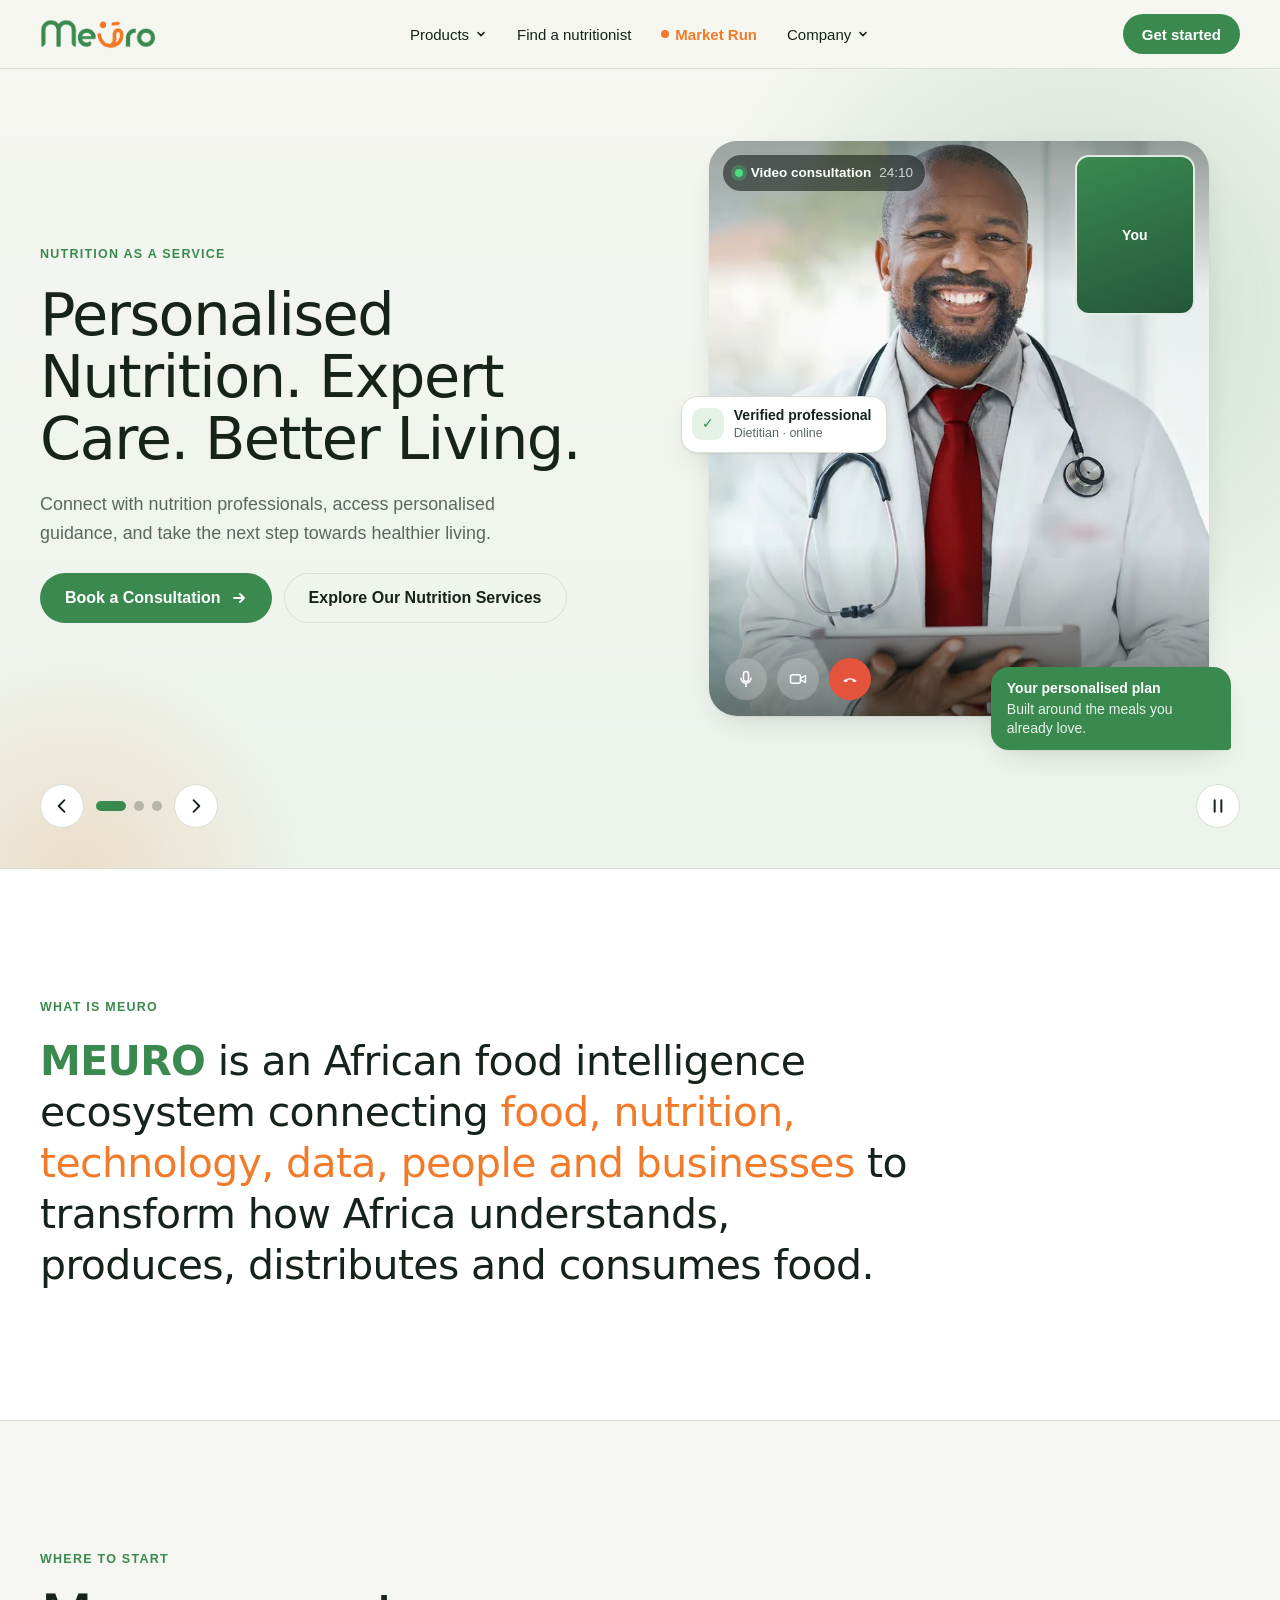
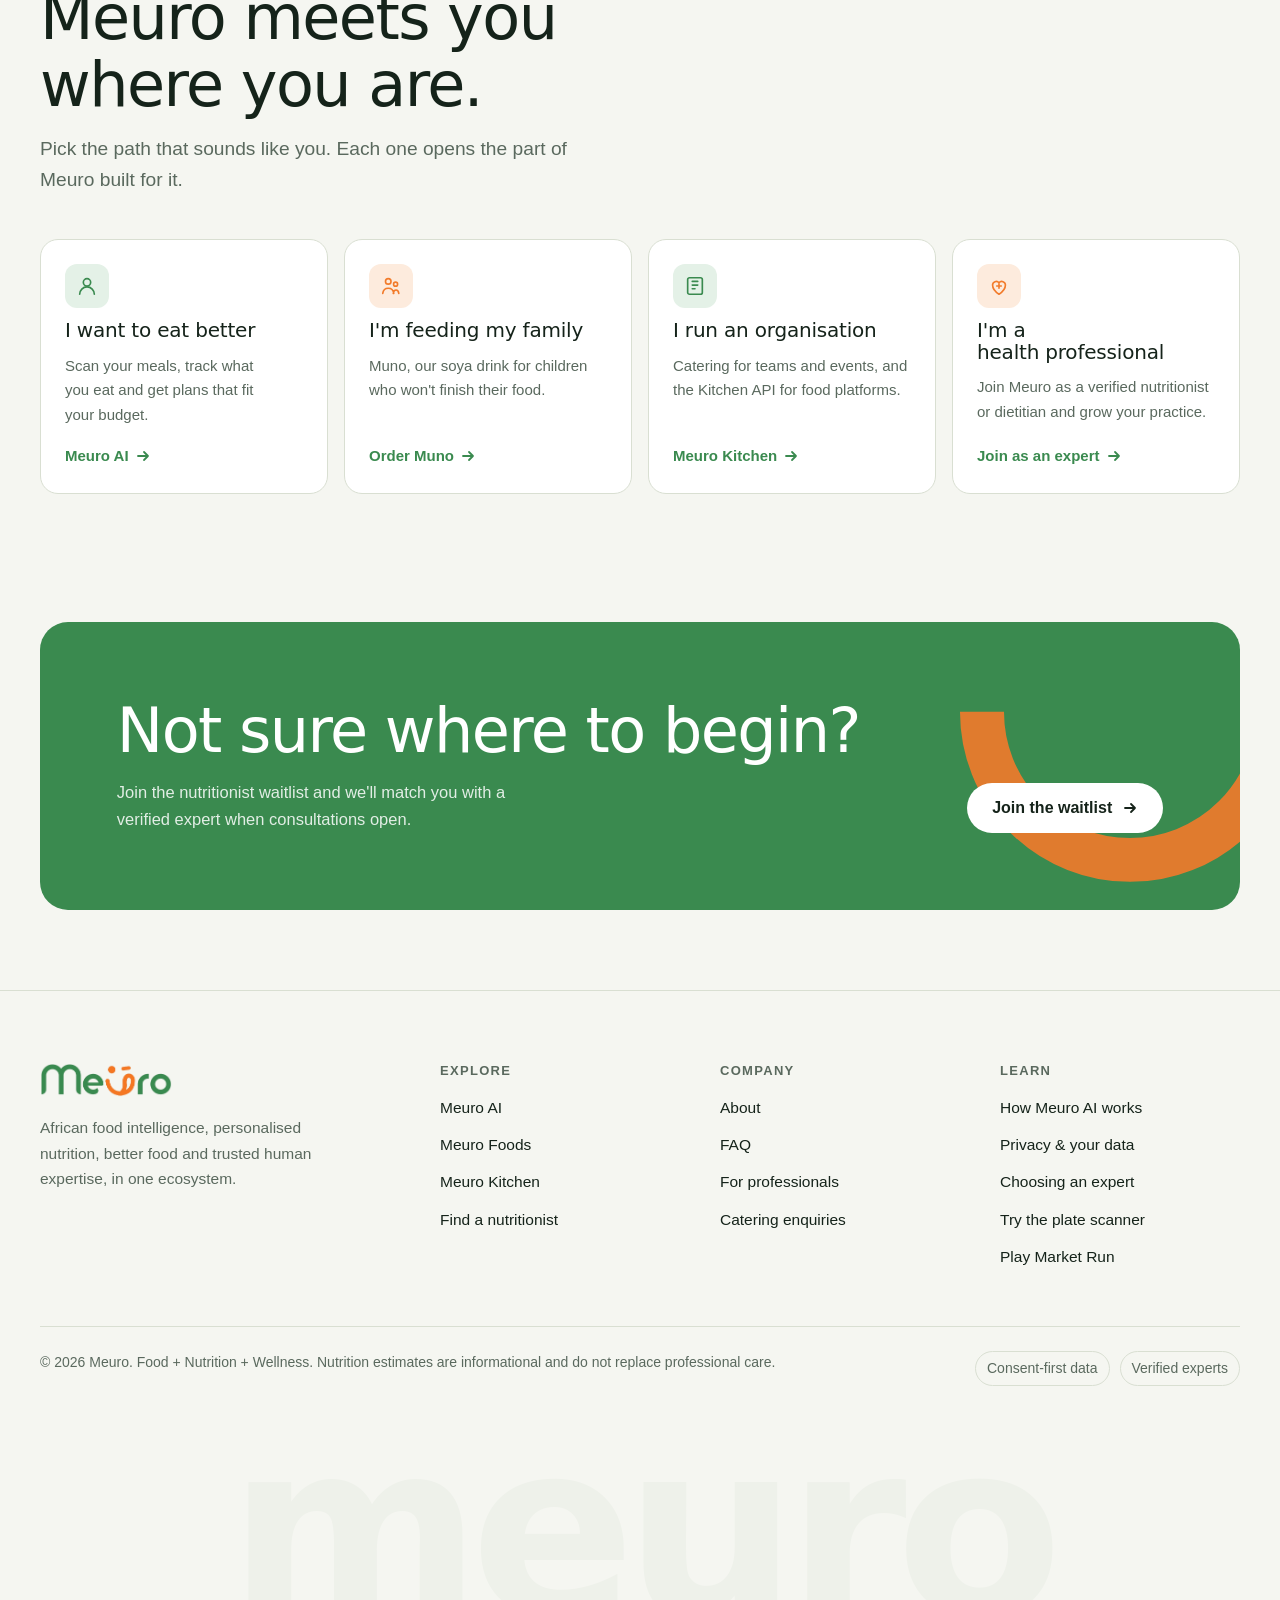
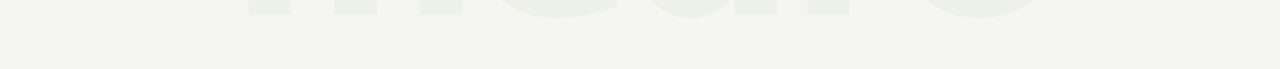
==== index.html @ d4836c03 "Find a nutritionist: replace invented expert profiles with an honest waitlist - Remove the three pla" ====
<!doctype html><html lang="en"><head><meta charset="utf-8">
<meta http-equiv="Content-Security-Policy" content="default-src 'self'; script-src 'self' https://cdnjs.cloudflare.com https://cdn.jsdelivr.net https://www.googletagmanager.com https://challenges.cloudflare.com; style-src 'self' 'unsafe-inline' https://fonts.googleapis.com; font-src 'self' https://fonts.gstatic.com; img-src 'self' data: blob: https://*.google-analytics.com https://www.googletagmanager.com; connect-src 'self' https://*.supabase.co wss://*.supabase.co https://cdn.jsdelivr.net https://*.google-analytics.com https://*.analytics.google.com https://www.googletagmanager.com https://challenges.cloudflare.com; frame-src https://challenges.cloudflare.com; worker-src 'self' blob:; object-src 'none'; base-uri 'self'; form-action 'self'; upgrade-insecure-requests">
<meta name="referrer" content="strict-origin-when-cross-origin">
<meta name="viewport" content="width=device-width,initial-scale=1,viewport-fit=cover"><title>Meuro</title>
<meta name="claude:viewport-fit-sides" content="cover">
<meta name="description" content="African food intelligence, personalised nutrition and verified experts.">
<link rel="preconnect" href="https://fonts.googleapis.com"><link rel="preconnect" href="https://fonts.gstatic.com" crossorigin><link rel="stylesheet" href="https://fonts.googleapis.com/css2?family=Montserrat:wght@400;500;600;700&display=swap">
<link rel="stylesheet" href="styles.css"><style>:root{padding-top:env(safe-area-inset-top,0px);padding-bottom:env(safe-area-inset-bottom,0px)}</style></head><body><div class="page">
<header class="site-header">
  <div class="wrap bar">
    <a class="brand" href="./" aria-label="Meuro home"><img src="img/logo.png" alt="Meuro" width="117" height="30"></a>
    <nav class="nav" aria-label="Main">
      <div class="dd">
        <button type="button" aria-expanded="false" aria-haspopup="true">Products <svg width="12" height="12" viewBox="0 0 12 12" aria-hidden="true"><path d="M3 4.5l3 3 3-3" fill="none" stroke="currentColor" stroke-width="1.6" stroke-linecap="round"/></svg></button>
        <div class="dd-panel">
          <div class="dd-label">Intelligence</div>
          <a class="dd-item" href="ai.html"><span class="dd-ic"><svg viewBox="0 0 24 24" fill="none" stroke="currentColor" stroke-width="1.8" stroke-linecap="round"><path d="M4 8V6a2 2 0 012-2h2M16 4h2a2 2 0 012 2v2M20 16v2a2 2 0 01-2 2h-2M8 20H6a2 2 0 01-2-2v-2"/><circle cx="12" cy="12" r="3.5"/></svg></span><div><b>Meuro AI <span class="tag">Beta</span></b><span>Scan African meals and plan around your budget</span></div></a>
          <div class="dd-label">Food</div>
          <a class="dd-item" href="foods.html"><span class="dd-ic o"><svg viewBox="0 0 24 24" fill="none" stroke="currentColor" stroke-width="1.8" stroke-linecap="round" stroke-linejoin="round"><path d="M12 21V9"/><path d="M12 9c-3 0-4-2-4-5 3 0 4 2 4 5zM12 9c3 0 4-2 4-5-3 0-4 2-4 5zM12 14c-3 0-4-2-4-5 3 0 4 2 4 5zM12 14c3 0 4-2 4-5-3 0-4 2-4 5z"/></svg></span><div><b>Meuro Foods</b><span>African-made foods, starting with Muno</span></div></a>
          <a class="dd-item" href="muno.html"><img src="img/muno-card.webp" alt=""><div><b>Muno <span class="tag">New</span></b><span>Functional soya drink for children</span></div></a>
          <a class="dd-item" href="kitchen.html"><span class="dd-ic"><svg viewBox="0 0 24 24" fill="none" stroke="currentColor" stroke-width="1.8" stroke-linecap="round" stroke-linejoin="round"><path d="M6 13.87A4 4 0 017.41 6a5.11 5.11 0 019.18 0A4 4 0 0118 13.87V21H6z"/><path d="M6 17h12"/></svg></span><div><b>Meuro Kitchen</b><span>Nigerian catering for teams and events</span></div></a>
        </div>
      </div>
      <a href="nutritionists.html">Find a nutritionist</a>
      <a href="play.html" class="nav-play"><span class="play-dot"></span>Market Run</a>
      <div class="dd">
        <button type="button" aria-expanded="false" aria-haspopup="true">Company <svg width="12" height="12" viewBox="0 0 12 12" aria-hidden="true"><path d="M3 4.5l3 3 3-3" fill="none" stroke="currentColor" stroke-width="1.6" stroke-linecap="round"/></svg></button>
        <div class="dd-panel" style="min-width:240px">
          <a class="dd-item" href="about.html"><div><b>About Meuro</b><span>African. Scientific. Human.</span></div></a>
          <a class="dd-item" href="faq.html"><div><b>FAQ</b><span>Answers on plans, privacy and experts</span></div></a>
          <a class="dd-item" href="nutritionists.html#join"><div><b>For professionals</b><span>Join as a verified nutritionist</span></div></a>
        </div>
      </div>
    </nav>
    <div class="head-cta">
      <a class="btn btn-primary btn-sm" href="ai.html#planner">Get started</a>
      <button class="menu-btn" type="button" data-open-menu aria-label="Open menu"><svg viewBox="0 0 20 20" aria-hidden="true"><path d="M3 6h14M3 14h14" stroke="currentColor" stroke-width="1.8" stroke-linecap="round"/></svg></button>
    </div>
  </div>
</header>
<div class="drawer" id="drawer" hidden>
  <div class="top"><img src="img/logo.png" alt="Meuro" style="height:28px;width:auto"><button class="menu-btn" style="display:grid" type="button" data-close-menu aria-label="Close menu"><svg viewBox="0 0 20 20" aria-hidden="true"><path d="M5 5l10 10M15 5L5 15" stroke="currentColor" stroke-width="1.8" stroke-linecap="round"/></svg></button></div>
  <a class="big" href="./">Home</a>
  <a class="big" href="ai.html">Meuro AI</a>
  <a class="big" href="foods.html">Meuro Foods</a>
  <a class="big" href="muno.html">Muno · order</a>
  <a class="big" href="kitchen.html">Meuro Kitchen</a>
  <a class="big" href="nutritionists.html">Find a nutritionist</a>
  <a class="big" href="play.html" style="color:var(--orange)">Play Market Run</a>
  <a class="big" href="about.html">About</a>
  <a class="big" href="faq.html">FAQ</a>
  <a class="btn btn-primary" href="ai.html#planner">Get started <svg class="arr" width="16" height="16" viewBox="0 0 16 16" fill="none" aria-hidden="true"><path d="M3 8h10M9 4l4 4-4 4" stroke="currentColor" stroke-width="1.8" stroke-linecap="round" stroke-linejoin="round"/></svg></a>
</div>
<main>
<section class="hc" data-carousel aria-roledescription="carousel" aria-label="Meuro services">
  <div class="hc-bg" aria-hidden="true"><span class="hc-blob a"></span><span class="hc-blob b"></span></div>
  <div class="wrap hc-wrap">
    <div class="hc-track" aria-live="off">

      <div class="hc-slide is-active" id="hc-s1" role="group" aria-roledescription="slide" aria-label="1 of 3: Video consultation and nutrition services">
        <div class="hc-copy">
          <span class="eyebrow">Nutrition as a service</span>
          <h1 class="hc-title">Personalised Nutrition. Expert Care. Better Living.</h1>
          <p class="hc-sub">Connect with nutrition professionals, access personalised guidance, and take the next step towards healthier living.</p>
          <div class="btn-row">
            <a class="btn btn-primary" href="nutritionists.html#find">Book a Consultation <svg class="arr" width="16" height="16" viewBox="0 0 16 16" fill="none" aria-hidden="true"><path d="M3 8h10M9 4l4 4-4 4" stroke="currentColor" stroke-width="1.8" stroke-linecap="round" stroke-linejoin="round"/></svg></a>
            <a class="btn btn-ghost" href="nutritionists.html#book">Explore Our Nutrition Services</a>
          </div>
        </div>
        <div class="hc-visual">
          <figure class="hc-call">
            <img src="img/expert.webp" width="733" height="1100" alt="A smiling nutrition professional on a video consultation, holding a tablet" fetchpriority="high">
            <figcaption class="hc-call-bar"><span class="hc-rec"></span>Video consultation <span class="hc-time">24:10</span></figcaption>
            <div class="hc-self" aria-hidden="true"><span>You</span></div>
            <div class="hc-ctrls" aria-hidden="true">
              <i><svg viewBox="0 0 24 24"><path d="M12 3a3 3 0 00-3 3v6a3 3 0 006 0V6a3 3 0 00-3-3zM6 11a6 6 0 0012 0M12 17v4" fill="none" stroke="currentColor" stroke-width="1.8" stroke-linecap="round"/></svg></i>
              <i><svg viewBox="0 0 24 24"><rect x="3" y="7" width="12" height="10" rx="2" fill="none" stroke="currentColor" stroke-width="1.8"/><path d="M15 11l6-3v8l-6-3z" fill="none" stroke="currentColor" stroke-width="1.8" stroke-linejoin="round"/></svg></i>
              <i class="end"><svg viewBox="0 0 24 24"><path d="M4 14c4-4 12-4 16 0l-2 2-3-1v-2a10 10 0 00-6 0v2l-3 1z" fill="currentColor"/></svg></i>
            </div>
          </figure>
          <div class="hc-chip hc-chip-a" aria-hidden="true"><span class="ok">✓</span><div><b>Verified professional</b><small>Dietitian · online</small></div></div>
          <div class="hc-bubble" aria-hidden="true"><b>Your personalised plan</b><span>Built around the meals you already love.</span></div>
        </div>
      </div>

      <div class="hc-slide" id="hc-s2" role="group" aria-roledescription="slide" aria-label="2 of 3: Meuro AI" aria-hidden="true" inert>
        <div class="hc-copy">
          <span class="eyebrow">Meuro AI</span>
          <h2 class="hc-title">Make Smarter Food Choices with Meuro AI.</h2>
          <p class="hc-sub">Discover African foods, explore estimated nutritional values, and make informed choices that support your wellness goals.</p>
          <div class="btn-row">
            <a class="btn btn-primary" href="ai.html">Explore Meuro AI <svg class="arr" width="16" height="16" viewBox="0 0 16 16" fill="none" aria-hidden="true"><path d="M3 8h10M9 4l4 4-4 4" stroke="currentColor" stroke-width="1.8" stroke-linecap="round" stroke-linejoin="round"/></svg></a>
          </div>
        </div>
        <div class="hc-visual">
          <figure class="hc-scan">
            <img data-src="img/app-home.webp" width="620" height="1128" alt="The Meuro AI app home screen: calories left, protein, carbs, fat and water">
            <span class="hc-corners" aria-hidden="true"></span>
          </figure>
          <div class="hc-chip hc-chip-a" aria-hidden="true"><span class="ok ai">AI</span><div><b>Jollof rice</b><small>Nigerian · rice dish</small></div></div>
          <div class="hc-bubble hc-nut" aria-hidden="true"><b>Estimated per plate</b><span>Energy, protein, carbs and fat, with tips for your goal.</span></div>
        </div>
      </div>

      <div class="hc-slide" id="hc-s3" role="group" aria-roledescription="slide" aria-label="3 of 3: Meuro Market Run" aria-hidden="true" inert>
        <div class="hc-copy">
          <span class="eyebrow hc-orange">Meuro Market Run</span>
          <h2 class="hc-title">Play the Market. Discover Food. Shop Smarter.</h2>
          <p class="hc-sub">Explore an interactive African market experience, discover ingredients, and learn to make smarter food-budget decisions.</p>
          <div class="btn-row">
            <a class="btn btn-orange" href="play.html">Play Market Run <svg class="arr" width="16" height="16" viewBox="0 0 16 16" fill="none" aria-hidden="true"><path d="M3 8h10M9 4l4 4-4 4" stroke="currentColor" stroke-width="1.8" stroke-linecap="round" stroke-linejoin="round"/></svg></a>
          </div>
        </div>
        <div class="hc-visual">
          <figure class="hc-game">
            <img data-src="img/market-run.webp" width="900" height="760" alt="Meuro Market Run: a keke rides through a 3D African market lined with food stalls">
          </figure>
          <div class="hc-chip hc-chip-a" aria-hidden="true"><span class="ok play">▶</span><div><b>50 African dishes</b><small>13 countries · real market prices</small></div></div>
        </div>
      </div>

    </div>

    <div class="hc-controls">
      <button type="button" class="hc-arrow" data-prev aria-label="Previous slide"><svg viewBox="0 0 24 24" aria-hidden="true"><path d="M15 5l-7 7 7 7" fill="none" stroke="currentColor" stroke-width="2.2" stroke-linecap="round" stroke-linejoin="round"/></svg></button>
      <div class="hc-dots" role="group" aria-label="Choose a slide">
        <button type="button" aria-label="Slide 1: Nutrition consultations" aria-current="true" data-go="0"></button>
        <button type="button" aria-label="Slide 2: Meuro AI" data-go="1"></button>
        <button type="button" aria-label="Slide 3: Meuro Market Run" data-go="2"></button>
      </div>
      <button type="button" class="hc-arrow" data-next aria-label="Next slide"><svg viewBox="0 0 24 24" aria-hidden="true"><path d="M9 5l7 7-7 7" fill="none" stroke="currentColor" stroke-width="2.2" stroke-linecap="round" stroke-linejoin="round"/></svg></button>
      <button type="button" class="hc-pause" data-pause aria-label="Pause automatic slides"><svg class="i-pause" viewBox="0 0 24 24" aria-hidden="true"><path d="M8 5v14M16 5v14" stroke="currentColor" stroke-width="2.4" stroke-linecap="round"/></svg><svg class="i-play" viewBox="0 0 24 24" aria-hidden="true"><path d="M8 5l11 7-11 7z" fill="currentColor"/></svg></button>
    </div>
  </div>
</section>

<section class="section statement"><div class="wrap reveal">
  <span class="eyebrow">What is Meuro</span>
  <p class="statement-text"><b>MEURO</b> is an African food intelligence ecosystem connecting <em>food, nutrition, technology, data, people and businesses</em> to transform how Africa understands, produces, distributes and consumes food.</p>
</div></section>

<section class="section"><div class="wrap reveal">
  <div class="sec-head"><div><span class="eyebrow">Where to start</span><h2 class="h-lg">Meuro meets you where you are.</h2><p class="lede">Pick the path that sounds like you. Each one opens the part of Meuro built for it.</p></div></div>
  <div class="paths">
    <a href="ai.html"><span class="ic"><svg viewBox="0 0 24 24" fill="none" stroke="currentColor" stroke-width="1.8" stroke-linecap="round" stroke-linejoin="round"><circle cx="12" cy="8" r="4"/><path d="M4 21a8 8 0 0116 0"/></svg></span><h3>I want to eat better</h3><p>Scan your meals, track what you eat and get plans that fit your budget.</p><span class="go">Meuro AI <svg class="arr" width="16" height="16" viewBox="0 0 16 16" fill="none" aria-hidden="true"><path d="M3 8h10M9 4l4 4-4 4" stroke="currentColor" stroke-width="1.8" stroke-linecap="round" stroke-linejoin="round"/></svg></span></a>
    <a href="muno.html"><span class="ic"><svg viewBox="0 0 24 24" fill="none" stroke="currentColor" stroke-width="1.8" stroke-linecap="round" stroke-linejoin="round"><circle cx="9" cy="7" r="3"/><circle cx="17" cy="10" r="2.2"/><path d="M3 20c.5-3.5 3-5.5 6-5.5s5.5 2 6 5.5M14.5 20c.3-2.3 1.4-3.6 3-3.6s2.7 1.3 3 3.6"/></svg></span><h3>I'm feeding my family</h3><p>Muno, our soya drink for children who won't finish their food.</p><span class="go">Order Muno <svg class="arr" width="16" height="16" viewBox="0 0 16 16" fill="none" aria-hidden="true"><path d="M3 8h10M9 4l4 4-4 4" stroke="currentColor" stroke-width="1.8" stroke-linecap="round" stroke-linejoin="round"/></svg></span></a>
    <a href="kitchen.html"><span class="ic"><svg viewBox="0 0 24 24" fill="none" stroke="currentColor" stroke-width="1.8" stroke-linecap="round" stroke-linejoin="round"><rect x="4" y="3" width="16" height="18" rx="2"/><path d="M9 7h6M9 11h6M9 15h3"/></svg></span><h3>I run an organisation</h3><p>Catering for teams and events, and the Kitchen API for food platforms.</p><span class="go">Meuro Kitchen <svg class="arr" width="16" height="16" viewBox="0 0 16 16" fill="none" aria-hidden="true"><path d="M3 8h10M9 4l4 4-4 4" stroke="currentColor" stroke-width="1.8" stroke-linecap="round" stroke-linejoin="round"/></svg></span></a>
    <a href="nutritionists.html#join"><span class="ic"><svg viewBox="0 0 24 24" fill="none" stroke="currentColor" stroke-width="1.8" stroke-linecap="round" stroke-linejoin="round"><path d="M12 21s-7-4.4-7-10a4 4 0 017-2.6A4 4 0 0119 11c0 5.6-7 10-7 10z"/><path d="M9.5 12h5M12 9.5v5"/></svg></span><h3>I'm a health professional</h3><p>Join Meuro as a verified nutritionist or dietitian and grow your practice.</p><span class="go">Join as an expert <svg class="arr" width="16" height="16" viewBox="0 0 16 16" fill="none" aria-hidden="true"><path d="M3 8h10M9 4l4 4-4 4" stroke="currentColor" stroke-width="1.8" stroke-linecap="round" stroke-linejoin="round"/></svg></span></a>
  </div>
</div></section>

<section style="padding-bottom:40px"><div class="wrap reveal">
  <div class="cta-band"><span class="swirl" aria-hidden="true"></span><div><h2 class="h-lg">Not sure where to begin?</h2><p>Join the nutritionist waitlist and we'll match you with a verified expert when consultations open.</p></div><div class="btn-row"><a class="btn btn-light" href="nutritionists.html#find">Join the waitlist <svg class="arr" width="16" height="16" viewBox="0 0 16 16" fill="none" aria-hidden="true"><path d="M3 8h10M9 4l4 4-4 4" stroke="currentColor" stroke-width="1.8" stroke-linecap="round" stroke-linejoin="round"/></svg></a></div></div>
</div></section>
</main>
<footer class="site-footer">
  <div class="wrap">
    <div class="foot-grid">
      <div class="foot-brand"><img src="img/logo.png" alt="Meuro" width="132" height="34"><p>African food intelligence, personalised nutrition, better food and trusted human expertise, in one ecosystem.</p></div>
      <div><h6>Explore</h6><ul><li><a href="ai.html">Meuro AI</a></li><li><a href="foods.html">Meuro Foods</a></li><li><a href="kitchen.html">Meuro Kitchen</a></li><li><a href="nutritionists.html">Find a nutritionist</a></li></ul></div>
      <div><h6>Company</h6><ul><li><a href="about.html">About</a></li><li><a href="faq.html">FAQ</a></li><li><a href="nutritionists.html#join">For professionals</a></li><li><a href="kitchen.html#quote">Catering enquiries</a></li></ul></div>
      <div><h6>Learn</h6><ul><li><a href="faq.html#ai">How Meuro AI works</a></li><li><a href="faq.html#privacy">Privacy &amp; your data</a></li><li><a href="faq.html#experts">Choosing an expert</a></li><li><a href="ai.html#scanner">Try the plate scanner</a></li><li><a href="play.html">Play Market Run</a></li></ul></div>
    </div>
    <div class="foot-bottom">
      <span>© <span data-year>2026</span> Meuro. Food + Nutrition + Wellness. Nutrition estimates are informational and do not replace professional care.</span>
      <div class="seals"><span>Consent-first data</span><span>Verified experts</span></div>
    </div>
    <div class="wordmark" aria-hidden="true">meuro</div>
  </div>
</footer></div>
<script src="app.js"></script><script type="module" src="analytics.js"></script><script defer src="/_vercel/insights/script.js"></script></body></html>
---- styles.css ----
/* Layout: Nolla-style calm product site — full-bleed photo hero, alternating product "scenes" with live phone UI, horizontal plate rail, status grid, expert band, FAQ. */
:root{
  --green:#3A8A4F; --green-ink:#24563A; --green-soft:#E4F1E7;
  --orange:#F27B2B; --orange-soft:#FDEBDD;
  --bg:#F5F6F1; --surface:#FFFFFF; --surface-2:#EEF1EA;
  --ink:#15231A; --muted:#5A695E; --line:#D9DFD2;
  --on-photo:#FFFFFF;
  --shadow:0 1px 2px rgba(21,35,26,.06),0 12px 32px -12px rgba(21,35,26,.18);
  --f-display:"Montserrat","Avenir Next","Segoe UI",system-ui,sans-serif;
  --f-body:"Montserrat","Helvetica Neue",Arial,system-ui,sans-serif;
  --r-sm:10px; --r-md:18px; --r-lg:28px;
  --max:1240px;
}
:root{color-scheme:light}

*,*::before,*::after{box-sizing:border-box}
[hidden]{display:none!important}
html{scroll-behavior:smooth}
body{margin:0;background:var(--bg);color:var(--ink);font-family:var(--f-body);font-size:16.5px;line-height:1.65;-webkit-font-smoothing:antialiased;overflow-x:hidden}
body::before{content:"";position:fixed;inset:0 0 auto;height:env(safe-area-inset-top,0px);z-index:60;background:var(--bg)}
img{max-width:100%;display:block}
a{color:inherit}
h1,h2,h3,h4{font-family:var(--f-display);font-weight:500;letter-spacing:-.02em;line-height:1.07;margin:0;text-wrap:balance}
p{margin:0;text-wrap:pretty}
:focus-visible{outline:3px solid var(--orange);outline-offset:3px;border-radius:6px}

.wrap{max-width:var(--max);margin:0 auto;padding-left:max(20px,env(safe-area-inset-left,0px));padding-right:max(20px,env(safe-area-inset-right,0px))}
.section{padding-block:clamp(72px,10vw,128px)}
.eyebrow{font-size:12.5px;font-weight:600;letter-spacing:.1em;text-transform:uppercase;color:var(--green)}
.h-xl{font-size:clamp(44px,7.6vw,104px);letter-spacing:-.03em;line-height:1.04}
.h-lg{font-size:clamp(34px,5vw,62px);letter-spacing:-.025em}
.h-md{font-size:clamp(27px,3.2vw,40px);letter-spacing:-.02em}
.lede{font-size:clamp(17px,1.5vw,19.5px);line-height:1.6;color:var(--muted);max-width:54ch}
.muted{color:var(--muted)}
.small{font-size:14px}
.tnum{font-variant-numeric:tabular-nums}

/* buttons */
.btn{display:inline-flex;align-items:center;gap:10px;height:50px;padding:0 24px;border-radius:999px;font:600 16px/1 var(--f-body);text-decoration:none;border:1px solid transparent;cursor:pointer;transition:transform .2s,background .2s,color .2s,border-color .2s}
.btn:hover{transform:translateY(-1px)}
.btn-primary{background:var(--green);color:#fff}
.btn-primary:hover{background:var(--green-ink);color:var(--bg)}
.btn-ghost{background:transparent;color:var(--ink);border-color:var(--line)}
.btn-ghost:hover{border-color:var(--ink)}
.btn-orange{background:var(--orange);color:#fff}
.btn-light{background:#fff;color:#15231A}
.btn-sm{height:40px;padding:0 18px;font-size:15px}
.btn .arr{transition:transform .2s}.btn:hover .arr{transform:translateX(3px)}
.btn-row{display:flex;flex-wrap:wrap;gap:12px;align-items:center}

/* header */
.site-header{position:sticky;top:env(safe-area-inset-top,0px);z-index:50;background:color-mix(in srgb,var(--bg) 88%,transparent);backdrop-filter:saturate(1.4) blur(14px);-webkit-backdrop-filter:saturate(1.4) blur(14px);border-bottom:1px solid var(--line);transition:background .3s,border-color .3s}
.site-header .bar{display:flex;align-items:center;justify-content:space-between;height:68px;gap:20px}
.brand{display:flex;align-items:center;text-decoration:none}
.brand img{height:30px;width:auto}
.nav{display:flex;align-items:center;gap:4px}
.nav>a,.nav .dd>button{font:500 15px var(--f-body);color:var(--ink);text-decoration:none;padding:9px 13px;border-radius:999px;background:none;border:0;cursor:pointer;display:inline-flex;align-items:center;gap:6px}
.nav>a:hover,.nav .dd>button:hover,.nav>a[aria-current="page"]{background:var(--surface-2)}
.dd{position:relative}
.dd-panel{position:absolute;top:calc(100% + 10px);left:-12px;min-width:330px;background:var(--surface);border:1px solid var(--line);border-radius:var(--r-md);box-shadow:var(--shadow);padding:10px;display:grid;gap:2px;opacity:0;visibility:hidden;transform:translateY(-6px);transition:.2s}
.dd:hover .dd-panel,.dd:focus-within .dd-panel,.dd.open .dd-panel{opacity:1;visibility:visible;transform:none}
.dd-label{font-size:12px;font-weight:600;letter-spacing:.1em;text-transform:uppercase;color:var(--muted);padding:8px 12px 4px}
.dd-item{display:flex;gap:14px;align-items:center;padding:10px 12px;border-radius:12px;text-decoration:none}
.dd-item:hover{background:var(--surface-2)}
.dd-item img{width:46px;height:46px;border-radius:12px;object-fit:cover}
.dd-ic{width:46px;height:46px;border-radius:12px;display:grid;place-items:center;flex:none;background:var(--green-soft);color:var(--green)}
.dd-ic.o{background:var(--orange-soft);color:var(--orange)}
.dd-ic svg{width:22px;height:22px}
.dd-item b{display:block;font-weight:600;font-size:15.5px}
.dd-item span{font-size:13.5px;color:var(--muted);line-height:1.35}
.tag{display:inline-block;font-size:11px;font-weight:600;letter-spacing:.04em;padding:2px 8px;border-radius:999px;background:var(--orange-soft);color:var(--orange);vertical-align:2px;margin-left:6px}
.head-cta{display:flex;gap:8px;align-items:center}
.menu-btn{display:none;width:44px;height:44px;border-radius:50%;border:1px solid var(--line);background:var(--surface);cursor:pointer;color:var(--ink)}
.menu-btn svg{width:20px;height:20px}

/* transparent header over the old photo hero (unused pages only) */
.over-hero .site-header{position:fixed;left:0;right:0;background:transparent;border-color:transparent;backdrop-filter:none;-webkit-backdrop-filter:none}
.over-hero .site-header .nav>a,.over-hero .site-header .nav .dd>button{color:#fff}
.over-hero .site-header .nav>a:hover,.over-hero .site-header .nav .dd>button:hover{background:rgba(255,255,255,.14)}
.over-hero .site-header .brand img{filter:brightness(0) invert(1)}
.over-hero .site-header .menu-btn{background:rgba(255,255,255,.12);border-color:rgba(255,255,255,.3);color:#fff}
.over-hero.scrolled .site-header{background:color-mix(in srgb,var(--bg) 88%,transparent);border-color:var(--line);backdrop-filter:saturate(1.4) blur(14px);-webkit-backdrop-filter:saturate(1.4) blur(14px)}
.over-hero.scrolled .site-header .nav>a,.over-hero.scrolled .site-header .nav .dd>button{color:var(--ink)}
.over-hero.scrolled .site-header .brand img{filter:none}
.over-hero.scrolled .site-header .menu-btn{background:var(--surface);border-color:var(--line);color:var(--ink)}

/* mobile drawer */
.drawer{position:fixed;inset:0;z-index:80;background:var(--bg);padding:calc(env(safe-area-inset-top,0px) + 16px) max(20px,env(safe-area-inset-right,0px)) 32px max(20px,env(safe-area-inset-left,0px));overflow-y:auto;display:flex;flex-direction:column;gap:6px}
.drawer .top{display:flex;justify-content:space-between;align-items:center;margin-bottom:18px}
.drawer a.big{font-family:var(--f-display);font-size:30px;font-weight:600;text-decoration:none;padding:8px 0;border-bottom:1px solid var(--line);letter-spacing:-.02em}
.drawer .btn{margin-top:20px;justify-content:center}

@media (max-width:980px){.nav,.head-cta .btn{display:none}.menu-btn{display:grid;place-items:center}}

/* HOME HERO */
.hero{position:relative;min-height:min(92vh,880px);display:flex;align-items:flex-end;color:var(--on-photo);overflow:hidden;isolation:isolate}
.hero>img{position:absolute;inset:0;width:100%;height:100%;object-fit:cover;z-index:-2;transform:scale(1.04);animation:heroZoom 14s ease-out forwards}
.hero::after{content:"";position:absolute;inset:0;z-index:-1;background:linear-gradient(180deg,rgba(8,16,10,.55) 0%,rgba(8,16,10,.05) 32%,rgba(8,16,10,.25) 58%,rgba(8,16,10,.82) 100%)}
@keyframes heroZoom{to{transform:scale(1)}}
.hero .wrap{width:100%;padding-block:150px 64px}
.hero h1{color:#fff;max-width:13ch}
.hero .sub{font-size:clamp(18px,1.8vw,23px);color:rgba(255,255,255,.88);margin-top:18px;max-width:40ch}
.pill-link{display:inline-flex;align-items:center;gap:10px;padding:7px 16px 7px 8px;border-radius:999px;background:rgba(255,255,255,.14);border:1px solid rgba(255,255,255,.28);backdrop-filter:blur(10px);-webkit-backdrop-filter:blur(10px);color:#fff;text-decoration:none;font-size:14.5px;font-weight:500;margin-bottom:26px}
.pill-link b{background:var(--orange);color:#fff;font-size:12px;padding:3px 10px;border-radius:999px;font-weight:600}
.hero-foot{display:flex;justify-content:space-between;align-items:flex-end;gap:32px;flex-wrap:wrap}
.hero-meta{display:flex;gap:28px;flex-wrap:wrap;font-size:14.5px;color:rgba(255,255,255,.85)}
.hero-meta span{display:flex;align-items:center;gap:8px}
.hero-meta i{width:7px;height:7px;border-radius:50%;background:var(--orange);display:inline-block}

/* PRODUCT SCENE (Nolla Derm block) */
.product{display:grid;grid-template-columns:minmax(0,5fr) minmax(0,7fr);gap:clamp(32px,5vw,80px);align-items:center}
.product.flip{grid-template-columns:minmax(0,7fr) minmax(0,5fr)}
.product.flip .p-copy{order:2}
.p-copy{display:flex;flex-direction:column;gap:22px;min-width:0}
.p-copy .brandline{display:flex;align-items:center;gap:12px}
.p-copy .brandline .dot{width:40px;height:40px;border-radius:12px;display:grid;place-items:center;background:var(--green-soft);color:var(--green)}
.chips{display:flex;flex-wrap:wrap;gap:8px;padding:0;margin:0;list-style:none}
.chips li{padding:8px 15px;border-radius:999px;background:var(--surface);border:1px solid var(--line);font-size:15px;font-weight:500}
.price-note{font-size:14.5px;color:var(--muted)}
.price-note b{color:var(--ink)}
.scene{position:relative;border-radius:var(--r-lg);overflow:hidden;aspect-ratio:7/6;max-width:100%;background:var(--surface-2)}
.scene>img{position:absolute;inset:0;width:100%;height:100%;object-fit:cover;transition:transform 1.2s cubic-bezier(.2,.7,.2,1)}
.scene:hover>img{transform:scale(1.03)}
.scene::after{content:"";position:absolute;inset:0;background:linear-gradient(90deg,rgba(0,0,0,.08),rgba(0,0,0,0) 40%)}
.scene .phone{position:absolute;right:7%;top:50%;transform:translateY(-50%);z-index:2}
.product.flip .scene .phone{right:auto;left:7%}

/* phone mockup */
.phone{width:min(290px,62%);aspect-ratio:9/18.5;background:#0b0f0c;border-radius:42px;padding:9px;box-shadow:0 30px 60px -20px rgba(0,0,0,.55),0 0 0 1px rgba(255,255,255,.08) inset}
.screen{height:100%;border-radius:34px;background:#F7F8F4;color:#15231A;overflow:hidden;display:flex;flex-direction:column;font-size:12.5px;line-height:1.4;position:relative}
.screen .sb{display:flex;justify-content:space-between;align-items:center;padding:12px 20px 4px;font-weight:600;font-size:12px}
.screen .sb .island{width:70px;height:20px;border-radius:12px;background:#0b0f0c}
.screen .app-h{display:flex;align-items:center;gap:6px;padding:8px 16px 4px;font-weight:600;color:#3B8C50;font-size:13px}
.screen .app-h img{height:13px;width:auto}
.screen h5{font-family:var(--f-display);font-size:21px;letter-spacing:-.02em;margin:4px 16px 10px;line-height:1.1;font-weight:600}
.s-card{margin:0 12px 8px;background:#fff;border-radius:16px;padding:11px 12px;box-shadow:0 1px 2px rgba(0,0,0,.05);border:1px solid #E6EAE2}
.s-card .k{font-size:10.5px;text-transform:uppercase;letter-spacing:.08em;color:#6B786E;font-weight:600}
.s-card .v{font-weight:600;font-size:13.5px}
.s-row{display:flex;justify-content:space-between;align-items:center;gap:8px}
.s-opt{display:flex;gap:10px;align-items:center}
.s-opt .ck{width:18px;height:18px;border-radius:6px;border:1.5px solid #3B8C50;display:grid;place-items:center;flex:none}
.s-opt .ck.on{background:#3B8C50}
.s-opt .ck.on::after{content:"";width:8px;height:4px;border:2px solid #fff;border-top:0;border-right:0;transform:rotate(-45deg) translateY(-1px)}
.s-bar{height:6px;border-radius:6px;background:#E7ECE4;overflow:hidden;margin-top:6px}
.s-bar i{display:block;height:100%;border-radius:6px;background:#3B8C50}
.s-btn{margin:auto 12px 14px;background:#15231A;color:#fff;text-align:center;border-radius:999px;padding:11px;font-weight:600;font-size:13px}
.s-badge{font-size:10.5px;font-weight:600;padding:2px 8px;border-radius:999px;background:#E3F0E5;color:#2C7040}
.s-badge.or{background:#FDEBDD;color:#C25A14}
.s-thumb{width:38px;height:38px;border-radius:10px;object-fit:cover;flex:none}

/* PLATE RAIL (testimonial rail) */
.rail-head{display:flex;justify-content:space-between;align-items:flex-end;gap:24px;flex-wrap:wrap;margin-bottom:36px}
.rail-ctrl{display:flex;gap:8px}
.rail-ctrl button{width:48px;height:48px;border-radius:50%;border:1px solid var(--line);background:var(--surface);color:var(--ink);cursor:pointer;display:grid;place-items:center}
.rail-ctrl button:hover{border-color:var(--ink)}
.rail{display:flex;gap:16px;overflow-x:auto;scroll-snap-type:x mandatory;padding:4px max(20px,calc((100vw - var(--max))/2 + 20px)) 24px;scrollbar-width:none}
.rail::-webkit-scrollbar{display:none}
.plate{flex:0 0 clamp(240px,24vw,300px);aspect-ratio:3/4.3;border-radius:var(--r-md);overflow:hidden;position:relative;scroll-snap-align:start;color:#fff;isolation:isolate}
.plate img{position:absolute;inset:0;width:100%;height:100%;object-fit:cover;z-index:-2;transition:transform .8s}
.plate:hover img{transform:scale(1.05)}
.plate::after{content:"";position:absolute;inset:0;z-index:-1;background:linear-gradient(180deg,transparent 45%,rgba(6,12,8,.85))}
.plate .meta{position:absolute;left:16px;right:16px;bottom:16px;display:grid;gap:8px}
.plate h4{font-size:22px;color:#fff}
.plate .nums{display:flex;gap:6px;flex-wrap:wrap}
.plate .nums span{font-size:12.5px;font-weight:600;padding:4px 10px;border-radius:999px;background:rgba(255,255,255,.18);backdrop-filter:blur(8px);-webkit-backdrop-filter:blur(8px)}
.plate .verdict{position:absolute;top:14px;left:14px;font-size:12.5px;font-weight:600;padding:5px 11px;border-radius:999px;background:#fff;color:#15231A}
.plate .verdict.ok::before{content:"";display:inline-block;width:7px;height:7px;border-radius:50%;background:#3B8C50;margin-right:6px}
.plate .verdict.swap::before{content:"";display:inline-block;width:7px;height:7px;border-radius:50%;background:#F27B2B;margin-right:6px}
.rail-note{font-size:13.5px;color:var(--muted);margin-top:4px}

/* KITCHEN / assistant feature */
.feature-photo{position:relative;border-radius:var(--r-lg);overflow:hidden;min-height:620px;display:flex;align-items:flex-end;color:#fff;isolation:isolate}
.feature-photo>img{position:absolute;inset:0;width:100%;height:100%;object-fit:cover;z-index:-2}
.feature-photo::after{content:"";position:absolute;inset:0;z-index:-1;background:linear-gradient(90deg,rgba(8,14,10,.86) 0%,rgba(8,14,10,.55) 45%,rgba(8,14,10,.05) 80%)}
.feature-photo .inner{padding:clamp(28px,5vw,64px);display:grid;gap:22px;max-width:620px}
.feature-photo h2{color:#fff}
.feature-photo p{color:rgba(255,255,255,.85)}
.ask{background:rgba(255,255,255,.12);border:1px solid rgba(255,255,255,.25);backdrop-filter:blur(14px);-webkit-backdrop-filter:blur(14px);border-radius:22px;padding:16px;display:grid;gap:12px;max-width:440px}
.ask .q{font-family:var(--f-display);font-size:22px;font-weight:600;letter-spacing:-.01em}
.ask .opts{display:flex;gap:8px;flex-wrap:wrap}
.ask .opts span{font-size:14px;padding:7px 13px;border-radius:999px;background:rgba(255,255,255,.16)}
.ticks{list-style:none;padding:0;margin:0;display:grid;gap:10px}
.ticks li{display:flex;gap:12px;align-items:flex-start}
.ticks li::before{content:"";flex:none;width:20px;height:20px;margin-top:3px;border-radius:50%;background:var(--green) url("data:image/svg+xml,%3Csvg xmlns='http://www.w3.org/2000/svg' viewBox='0 0 20 20'%3E%3Cpath d='M6 10.5l2.6 2.5L14 7.5' fill='none' stroke='white' stroke-width='2' stroke-linecap='round' stroke-linejoin='round'/%3E%3C/svg%3E") center/100% no-repeat}

/* ECOSYSTEM status grid (End-to-End Care) */
.eco{display:grid;grid-template-columns:repeat(3,minmax(0,1fr));gap:1px;background:var(--line);border:1px solid var(--line);border-radius:var(--r-lg);overflow:hidden}
.eco .cell{background:var(--surface);padding:26px 26px 24px;display:flex;flex-direction:column;gap:14px;min-height:150px;text-decoration:none;transition:background .2s}
.eco a.cell:hover{background:var(--surface-2)}
.eco .cell h4{font-size:21px;letter-spacing:-.015em}
.eco .cell p{font-size:15px;color:var(--muted)}
.status{align-self:flex-start;display:inline-flex;align-items:center;gap:7px;font-size:12.5px;font-weight:600;padding:4px 11px;border-radius:999px;margin-top:auto}
.status::before{content:"";width:7px;height:7px;border-radius:50%;background:currentColor}
.st-live{background:var(--green-soft);color:var(--green)}
.st-live::before{animation:pulse 1.8s infinite}
.st-dev{background:var(--orange-soft);color:var(--orange)}
.st-road{background:var(--surface-2);color:var(--muted)}
@keyframes pulse{50%{opacity:.3}}

/* EXPERT band (Guided by Doctors) */
.expert{display:grid;grid-template-columns:minmax(0,1fr) minmax(0,1fr);gap:clamp(32px,6vw,96px);align-items:center}
.expert-photo{border-radius:var(--r-lg);overflow:hidden;aspect-ratio:4/5;position:relative;max-width:100%}
.expert-photo img{width:100%;height:100%;object-fit:cover;object-position:center 20%}
.expert-photo .badge{position:absolute;left:18px;bottom:18px;background:var(--surface);color:var(--ink);border-radius:16px;padding:12px 16px;display:flex;gap:12px;align-items:center;box-shadow:var(--shadow);font-size:14px}
.expert-photo .badge .ic{width:36px;height:36px;border-radius:50%;background:var(--green);color:#fff;display:grid;place-items:center;flex:none}
.stats{display:grid;grid-template-columns:repeat(3,minmax(0,1fr));gap:20px;border-top:1px solid var(--line);padding-top:28px}
.stats b{display:block;font-family:var(--f-display);font-size:clamp(28px,3vw,40px);font-weight:500;letter-spacing:-.025em;color:var(--green)}
.stats span{font-size:14px;color:var(--muted)}

/* journey */
.journey{display:grid;grid-template-columns:repeat(6,minmax(0,1fr));gap:12px;counter-reset:j}
.journey li{list-style:none;background:var(--surface);border:1px solid var(--line);border-radius:var(--r-md);padding:20px 18px;display:flex;flex-direction:column;gap:30px;min-height:170px}
.journey li .n{font-family:var(--f-display);font-size:15px;font-weight:600;color:var(--orange)}
.journey li b{font-family:var(--f-display);font-size:20px;font-weight:600;letter-spacing:-.015em;line-height:1.15;margin-top:auto}
.journey li:last-child{background:var(--green);border-color:var(--green);color:#fff}
.journey li:last-child .n{color:#fff;opacity:.8}

/* FAQ */
.faq-wrap{display:grid;grid-template-columns:minmax(0,4fr) minmax(0,7fr);gap:clamp(32px,6vw,96px);align-items:start}
.faq{border-top:1px solid var(--line)}
.faq details{border-bottom:1px solid var(--line)}
.faq summary{list-style:none;cursor:pointer;display:flex;justify-content:space-between;align-items:center;gap:20px;padding:24px 0;font-family:var(--f-display);font-size:clamp(19px,1.8vw,23px);font-weight:500;letter-spacing:-.01em}
.faq summary::-webkit-details-marker{display:none}
.faq summary .pm{flex:none;width:34px;height:34px;border-radius:50%;border:1px solid var(--line);position:relative;transition:transform .3s,background .3s}
.faq summary .pm::before,.faq summary .pm::after{content:"";position:absolute;left:50%;top:50%;width:12px;height:1.6px;background:var(--ink);transform:translate(-50%,-50%)}
.faq summary .pm::after{transform:translate(-50%,-50%) rotate(90deg);transition:transform .3s}
.faq details[open] summary .pm{background:var(--green);border-color:var(--green)}
.faq details[open] summary .pm::before,.faq details[open] summary .pm::after{background:#fff}
.faq details[open] summary .pm::after{transform:translate(-50%,-50%) rotate(0)}
.faq .ans{padding:0 56px 26px 0;color:var(--muted);max-width:68ch}

/* CTA band */
.cta-band{background:var(--green);color:#fff;border-radius:var(--r-lg);padding:clamp(36px,6vw,80px);display:grid;grid-template-columns:minmax(0,1.4fr) auto;gap:32px;align-items:end;position:relative;overflow:hidden}
.cta-band h2{color:#fff}
.cta-band p{color:rgba(255,255,255,.85);margin-top:14px;max-width:46ch}
.cta-band .swirl{position:absolute;right:-60px;top:-80px;width:340px;height:340px;border-radius:50%;border:44px solid var(--orange);opacity:.9;clip-path:inset(50% 0 0 0)}
.cta-band>*{position:relative}

/* footer */
.site-footer{border-top:1px solid var(--line);padding-block:72px 40px;margin-top:40px}
.foot-grid{display:grid;grid-template-columns:minmax(0,1.5fr) repeat(3,minmax(0,1fr));gap:40px}
.foot-grid h6{font:600 13px var(--f-body);letter-spacing:.1em;text-transform:uppercase;color:var(--muted);margin:0 0 16px}
.foot-grid ul{list-style:none;margin:0;padding:0;display:grid;gap:10px}
.foot-grid a{text-decoration:none;color:var(--ink);font-size:15.5px}
.foot-grid a:hover{color:var(--green)}
.foot-brand img{height:34px;width:auto;margin-bottom:18px}
.foot-brand p{color:var(--muted);max-width:34ch;font-size:15.5px}
.foot-bottom{display:flex;justify-content:space-between;gap:20px;flex-wrap:wrap;margin-top:56px;padding-top:24px;border-top:1px solid var(--line);font-size:14px;color:var(--muted)}
.foot-bottom .seals{display:flex;gap:10px;flex-wrap:wrap}
.foot-bottom .seals span{border:1px solid var(--line);padding:5px 11px;border-radius:999px;font-weight:500}
.wordmark{font-family:var(--f-display);font-weight:600;font-size:clamp(80px,19vw,280px);letter-spacing:-.045em;line-height:.8;color:var(--surface-2);margin-top:48px;user-select:none;text-align:center;overflow:hidden}

/* INNER PAGES */
.page-hero{padding-block:clamp(48px,7vw,96px) clamp(40px,5vw,72px)}
.page-hero .grid{display:grid;grid-template-columns:minmax(0,1.1fr) minmax(0,.9fr);gap:clamp(32px,5vw,72px);align-items:center}
.page-hero h1{margin:18px 0 22px}
.hero-img{border-radius:var(--r-lg);overflow:hidden;aspect-ratio:5/6;position:relative;max-width:100%}
.hero-img>img{width:100%;height:100%;object-fit:cover}
.hero-img .float{position:absolute;left:18px;right:18px;bottom:18px;background:var(--surface);color:var(--ink);border-radius:18px;padding:14px 16px;box-shadow:var(--shadow);display:flex;gap:14px;align-items:center;justify-content:space-between}
.crumbs{font-size:14px;color:var(--muted)}
.crumbs a{text-decoration:none}

.cards{display:grid;grid-template-columns:repeat(3,minmax(0,1fr));gap:16px}
.card{background:var(--surface);border:1px solid var(--line);border-radius:var(--r-md);padding:24px;display:flex;flex-direction:column;gap:10px;min-width:0}
.card h3{font-size:20px;letter-spacing:-.01em}
.card p{color:var(--muted);font-size:15px;line-height:1.55}
.card .ic{width:44px;height:44px;border-radius:12px;background:var(--green-soft);color:var(--green);display:grid;place-items:center;margin-bottom:4px}
.card .ic svg{width:22px;height:22px}
.sec-head{display:flex;justify-content:space-between;align-items:flex-end;gap:24px;flex-wrap:wrap;margin-bottom:44px}
.sec-head>div{display:grid;gap:16px;max-width:700px}

.steps{display:grid;grid-template-columns:repeat(4,minmax(0,1fr));gap:0;border-top:1px solid var(--line)}
.steps li{list-style:none;padding:26px 24px 0 0;display:grid;gap:12px;align-content:start}
.steps li .n{font-family:var(--f-display);font-weight:600;color:var(--orange);font-size:15px}
.steps li b{font-family:var(--f-display);font-weight:600;font-size:22px;letter-spacing:-.015em;line-height:1.15}
.steps li p{color:var(--muted);font-size:15.5px}

/* AI tools */
.tool{background:var(--surface);border:1px solid var(--line);border-radius:var(--r-lg);overflow:hidden;display:grid;grid-template-columns:minmax(0,1fr) minmax(0,1fr)}
.tool .pane{padding:clamp(22px,3.5vw,40px);display:flex;flex-direction:column;gap:18px;min-width:0}
.tool .pane+.pane{border-left:1px solid var(--line);background:var(--surface-2)}
.picker{display:grid;grid-template-columns:repeat(5,minmax(0,1fr));gap:8px}
.picker button{padding:0;border:2px solid transparent;border-radius:14px;overflow:hidden;aspect-ratio:1;cursor:pointer;background:none;transition:border-color .2s,transform .2s}
.picker button img{width:100%;height:100%;object-fit:cover}
.picker button[aria-pressed="true"]{border-color:var(--orange);transform:translateY(-2px)}
.scan-view{position:relative;border-radius:18px;overflow:hidden;aspect-ratio:16/10;background:var(--surface-2)}
.scan-view img{width:100%;height:100%;object-fit:cover}
.scan-view .beam{position:absolute;left:0;right:0;height:2px;background:var(--orange);box-shadow:0 0 18px 4px var(--orange);top:0;opacity:0}
.scan-view.scanning .beam{animation:beam 1.1s ease-in-out 1;opacity:1}
@keyframes beam{0%{top:0}100%{top:100%}}
.scan-view .corner{position:absolute;width:28px;height:28px;border:3px solid #fff}
.scan-view .c1{top:12px;left:12px;border-right:0;border-bottom:0;border-radius:8px 0 0 0}
.scan-view .c2{top:12px;right:12px;border-left:0;border-bottom:0;border-radius:0 8px 0 0}
.scan-view .c3{bottom:12px;left:12px;border-right:0;border-top:0;border-radius:0 0 0 8px}
.scan-view .c4{bottom:12px;right:12px;border-left:0;border-top:0;border-radius:0 0 8px 0}
.result-head{display:flex;justify-content:space-between;align-items:flex-start;gap:16px}
.kcal{font-family:var(--f-display);font-size:52px;font-weight:500;letter-spacing:-.03em;line-height:1}
.macros{display:grid;gap:14px}
.macro .row{display:flex;justify-content:space-between;font-size:15px;font-weight:500}
.macro .track{height:10px;border-radius:10px;background:var(--line);overflow:hidden;margin-top:6px}
.macro .track i{display:block;height:100%;border-radius:10px;transition:width .7s cubic-bezier(.2,.7,.2,1)}
.swap{display:flex;gap:12px;align-items:flex-start;padding:14px;border-radius:14px;background:var(--orange-soft)}
.swap b{color:var(--orange)}
.disclaimer{font-size:13.5px;color:var(--muted)}

.form{display:grid;gap:14px}
.field{display:grid;gap:6px}
.field label,.field .lab{font-size:14px;font-weight:600}
.input,select.input,textarea.input{width:100%;height:50px;border-radius:14px;border:1px solid var(--line);background:var(--surface);color:var(--ink);padding:0 16px;font:16px var(--f-body)}
textarea.input{height:auto;min-height:96px;padding:12px 16px;resize:vertical}
.input:focus{outline:none;border-color:var(--green);box-shadow:0 0 0 4px var(--green-soft)}
.seg{display:flex;flex-wrap:wrap;gap:8px}
.seg button{border:1px solid var(--line);background:var(--surface);color:var(--ink);border-radius:999px;padding:9px 15px;font:500 15px var(--f-body);cursor:pointer}
.seg button[aria-pressed="true"]{background:var(--ink);color:var(--bg);border-color:var(--ink)}
.two{display:grid;grid-template-columns:minmax(0,1fr) minmax(0,1fr);gap:14px}
.plan-day{background:var(--surface);border:1px solid var(--line);border-radius:16px;padding:16px 18px;display:grid;gap:8px}
.plan-day h4{font-size:18px;display:flex;justify-content:space-between;gap:10px}
.plan-day dl{margin:0;display:grid;grid-template-columns:86px minmax(0,1fr);gap:4px 12px;font-size:15px}
.plan-day dt{color:var(--muted)}
.plan-day dd{margin:0}
.plan-sum{display:grid;grid-template-columns:repeat(3,minmax(0,1fr));gap:10px}
.plan-sum div{background:var(--surface);border:1px solid var(--line);border-radius:14px;padding:12px 14px}
.plan-sum b{display:block;font-family:var(--f-display);font-size:24px;letter-spacing:-.02em}
.plan-sum span{font-size:13px;color:var(--muted)}
.notice{font-size:14px;padding:12px 14px;border-radius:12px;background:var(--green-soft);color:var(--green-ink)}

/* nutritionists */
.filters{display:flex;gap:8px;overflow-x:auto;padding-bottom:6px;scrollbar-width:thin}
.filters button{flex:none;border:1px solid var(--line);background:var(--surface);color:var(--ink);border-radius:999px;padding:9px 16px;font:500 15px var(--f-body);cursor:pointer}
.filters button[aria-pressed="true"]{background:var(--green);border-color:var(--green);color:#fff}
.pros{display:grid;grid-template-columns:repeat(3,minmax(0,1fr));gap:16px}
.pro{background:var(--surface);border:1px solid var(--line);border-radius:var(--r-md);padding:24px;display:flex;flex-direction:column;gap:14px}
.pro .top{display:flex;gap:14px;align-items:center}
.avatar{width:58px;height:58px;border-radius:50%;display:grid;place-items:center;font-family:var(--f-display);font-weight:600;font-size:20px;color:#fff;flex:none}
.pro h3{font-size:20px;letter-spacing:-.01em}
.pro>.muted{margin-top:auto}
.pro .role{font-size:14.5px;color:var(--muted)}
.pro .facts{display:flex;justify-content:space-between;border-block:1px solid var(--line);padding-block:12px;font-size:14px}
.pro .facts b{display:block;font-size:17px;font-family:var(--f-display);font-weight:600}
.pro .tags{display:flex;flex-wrap:wrap;gap:6px}
.pro .tags span{font-size:13px;padding:4px 10px;border-radius:999px;background:var(--surface-2)}
.verified{display:inline-flex;align-items:center;gap:5px;font-size:12.5px;font-weight:600;color:var(--green)}
.empty{padding:40px;text-align:center;border:1px dashed var(--line);border-radius:var(--r-md);color:var(--muted)}

/* kitchen menu */
.menu-grid{display:grid;grid-template-columns:repeat(3,minmax(0,1fr));gap:16px}
.dish{border-radius:var(--r-md);overflow:hidden;background:var(--surface);border:1px solid var(--line)}
.dish .ph{aspect-ratio:4/3;overflow:hidden}
.dish .ph img{width:100%;height:100%;object-fit:cover;transition:transform .8s}
.dish:hover .ph img{transform:scale(1.05)}
.dish .body{padding:18px 20px 20px;display:grid;gap:6px}
.dish h3{font-size:20px;letter-spacing:-.01em}
.dish p{font-size:15px;color:var(--muted)}

.values{display:grid;grid-template-columns:repeat(3,minmax(0,1fr));gap:0;border-top:1px solid var(--line)}
.values>div{padding:32px 32px 8px 0;display:grid;gap:12px;align-content:start}
.values .big{font-family:var(--f-display);font-size:clamp(38px,4.6vw,58px);font-weight:500;letter-spacing:-.03em;line-height:1}
.values .big.g{color:var(--green)}.values .big.o{color:var(--orange)}

.mosaic{display:grid;grid-template-columns:repeat(4,minmax(0,1fr));grid-auto-rows:200px;gap:12px}
.mosaic img{width:100%;height:100%;object-fit:cover;border-radius:var(--r-md)}
.mosaic .tall{grid-row:span 2}
.mosaic .wide{grid-column:span 2}

.faq-cats{display:flex;flex-direction:column;gap:6px;position:sticky;top:100px}
.faq-cats a{text-decoration:none;padding:10px 14px;border-radius:12px;font-weight:500;color:var(--muted)}
.faq-cats a:hover{background:var(--surface-2);color:var(--ink)}
.faq-group+.faq-group{margin-top:56px}
.faq-group h2{margin-bottom:12px}

/* reveal */
.reveal{opacity:1;transform:none}
.js .reveal.pre{transform:translateY(28px)}
.js .reveal{transition:opacity .8s cubic-bezier(.2,.7,.2,1),transform .8s cubic-bezier(.2,.7,.2,1)}
@media (prefers-reduced-motion:reduce){*,*::before,*::after{animation:none!important;transition:none!important;scroll-behavior:auto!important}.js .reveal.pre{opacity:1;transform:none}}

/* responsive */
@media (max-width:1080px){
  .journey{grid-template-columns:repeat(3,minmax(0,1fr))}
}
@media (max-width:900px){
  .product,.product.flip,.expert,.faq-wrap,.page-hero .grid,.tool,.cta-band{grid-template-columns:minmax(0,1fr)}
  .product.flip .p-copy{order:0}
  .eco,.cards,.pros,.menu-grid,.values{grid-template-columns:repeat(2,minmax(0,1fr))}
  .steps{grid-template-columns:repeat(2,minmax(0,1fr))}
  .foot-grid{grid-template-columns:repeat(3,minmax(0,1fr))}
  .foot-brand{grid-column:1/-1}
  .tool .pane+.pane{border-left:0;border-top:1px solid var(--line)}
  .faq-cats{position:static;flex-direction:row;flex-wrap:wrap}
  .mosaic{grid-template-columns:repeat(2,minmax(0,1fr))}
  .feature-photo{min-height:560px}
  .feature-photo::after{background:linear-gradient(180deg,rgba(8,14,10,.15) 0%,rgba(8,14,10,.88) 62%)}
}
@media (max-width:600px){
  body{font-size:16px}
  .btn-row>.btn{flex:1 1 100%;justify-content:center}
  .eco,.cards,.pros,.menu-grid,.values,.steps,.two,.journey{grid-template-columns:minmax(0,1fr)}
  .journey li{min-height:0;gap:10px}
  .foot-grid{grid-template-columns:repeat(2,minmax(0,1fr))}
  .scene{aspect-ratio:4/5}
  .scene .phone{right:50%!important;left:auto!important;transform:translate(50%,-50%);width:min(260px,72%)}
  .hero{min-height:88vh}
  .hero .wrap{padding-block:130px 40px}
  .stats{grid-template-columns:minmax(0,1fr) minmax(0,1fr) minmax(0,1fr);gap:10px}
  .picker{grid-template-columns:repeat(5,minmax(0,1fr));gap:6px}
  .plan-sum b{font-size:19px}
  .faq .ans{padding-right:0}
  .hero-img{aspect-ratio:4/4.4}
  .mosaic{grid-auto-rows:150px}
}

.nav .nav-play{color:var(--orange);font-weight:600}
.play-dot{width:8px;height:8px;border-radius:50%;background:var(--orange);display:inline-block;animation:pulse 1.6s infinite}
.over-hero .site-header .nav .nav-play{color:#FFD2AE}
.over-hero.scrolled .site-header .nav .nav-play{color:var(--orange)}
.play-band{display:grid;grid-template-columns:minmax(0,1fr) minmax(0,1fr);border-radius:var(--r-lg);overflow:hidden;background:#101912;color:#fff;text-decoration:none;min-height:420px}
.play-band img{width:100%;height:100%;object-fit:cover;transition:transform 1s}
.play-band:hover img{transform:scale(1.04)}
.play-band .pb-copy{padding:clamp(28px,5vw,64px);display:flex;flex-direction:column;justify-content:center;gap:20px}
.play-band h2{color:#fff}.play-band p{color:rgba(255,255,255,.8);max-width:44ch}
.play-band .btn{align-self:flex-start}
@media (max-width:900px){.play-band{grid-template-columns:minmax(0,1fr)}.play-band img{aspect-ratio:16/9;height:auto}}

/* ---------- Home hero carousel (consultations · Meuro AI · Market Run) ---------- */
.hc{position:relative;overflow:hidden;isolation:isolate;padding:clamp(24px,4vw,48px) 0 clamp(24px,3.5vw,40px);background:linear-gradient(180deg,var(--bg),color-mix(in srgb,var(--green-soft) 55%,var(--bg)))}
.hc-bg{position:absolute;inset:0;z-index:-1;pointer-events:none}
.hc-blob{position:absolute;border-radius:50%;filter:blur(2px)}
.hc-blob.a{width:min(62vw,760px);aspect-ratio:1;right:-14vw;top:-18%;background:radial-gradient(closest-side,color-mix(in srgb,var(--green) 22%,transparent),transparent)}
.hc-blob.b{width:min(40vw,460px);aspect-ratio:1;left:-12vw;bottom:-30%;background:radial-gradient(closest-side,color-mix(in srgb,var(--orange) 18%,transparent),transparent)}
.hc-track{display:grid}
.hc-slide{grid-area:1/1;display:grid;grid-template-columns:minmax(0,1.02fr) minmax(0,1fr);gap:clamp(28px,5vw,72px);align-items:center;opacity:0;visibility:hidden;transform:translateY(10px);transition:opacity .6s ease,transform .6s ease,visibility 0s linear .6s}
.hc-slide.is-active{opacity:1;visibility:visible;transform:none;transition:opacity .6s ease,transform .6s ease,visibility 0s}
.hc-copy{display:grid;gap:20px;align-content:center;max-width:620px}
.hc-title{font-size:clamp(34px,4.6vw,60px);letter-spacing:-.025em;line-height:1.05}
.hc-sub{font-size:clamp(16.5px,1.4vw,19px);line-height:1.6;color:var(--muted);max-width:46ch}
.hc-copy .btn-row{margin-top:6px}
.hc-orange{color:var(--orange)}
.hc-visual{position:relative;justify-self:center;width:min(100%,500px);padding:24px 0 34px}
.hc-call,.hc-scan,.hc-game{position:relative;margin:0;border-radius:var(--r-lg);overflow:hidden;box-shadow:var(--shadow);background:var(--surface-2)}
.hc-call{aspect-ratio:4/4.6}
.hc-call img{width:100%;height:100%;object-fit:cover;object-position:center 18%}
.hc-call::after{content:"";position:absolute;inset:0;background:linear-gradient(180deg,rgba(8,16,10,.35),transparent 26%,transparent 70%,rgba(8,16,10,.55))}
.hc-call-bar{position:absolute;z-index:1;top:14px;left:14px;display:flex;align-items:center;gap:8px;padding:7px 12px;border-radius:999px;background:rgba(10,18,13,.55);backdrop-filter:blur(8px);-webkit-backdrop-filter:blur(8px);color:#fff;font-size:13.5px;font-weight:600}
.hc-rec{width:8px;height:8px;border-radius:50%;background:#4ADE80;box-shadow:0 0 0 4px rgba(74,222,128,.25)}
.hc-time{opacity:.75;font-weight:500;font-variant-numeric:tabular-nums}
.hc-self{position:absolute;z-index:1;right:14px;top:14px;width:24%;aspect-ratio:3/4;border-radius:14px;border:2px solid rgba(255,255,255,.85);background:linear-gradient(160deg,var(--green),var(--green-ink));display:grid;place-items:center;color:#fff;font:600 14px var(--f-body)}
.hc-ctrls{position:absolute;z-index:1;left:16px;bottom:16px;display:flex;gap:10px}
.hc-ctrls i{width:42px;height:42px;border-radius:50%;display:grid;place-items:center;background:rgba(255,255,255,.2);backdrop-filter:blur(8px);-webkit-backdrop-filter:blur(8px);color:#fff}
.hc-ctrls i.end{background:#E5533D}
.hc-ctrls svg{width:20px;height:20px}
.hc-scan{aspect-ratio:1}
.hc-scan img,.hc-game img{width:100%;height:100%;object-fit:cover}
.hc-corners{position:absolute;inset:16%;border-radius:22px;background:
  linear-gradient(#fff,#fff) left top/34px 4px no-repeat,linear-gradient(#fff,#fff) left top/4px 34px no-repeat,
  linear-gradient(#fff,#fff) right top/34px 4px no-repeat,linear-gradient(#fff,#fff) right top/4px 34px no-repeat,
  linear-gradient(#fff,#fff) left bottom/34px 4px no-repeat,linear-gradient(#fff,#fff) left bottom/4px 34px no-repeat,
  linear-gradient(#fff,#fff) right bottom/34px 4px no-repeat,linear-gradient(#fff,#fff) right bottom/4px 34px no-repeat;filter:drop-shadow(0 2px 6px rgba(0,0,0,.4))}
.hc-game{aspect-ratio:900/760;border:3px solid var(--orange)}
.hc-chip{position:absolute;display:flex;align-items:center;gap:10px;padding:10px 14px 10px 10px;border-radius:16px;background:var(--surface);color:var(--ink);box-shadow:var(--shadow);border:1px solid var(--line);font-size:14px;line-height:1.25}
.hc-chip b{display:block;font-weight:600}.hc-chip small{color:var(--muted);font-size:12.5px}
.hc-chip .ok{width:32px;height:32px;border-radius:10px;display:grid;place-items:center;background:var(--green-soft);color:var(--green);font-weight:700;flex:none}
.hc-chip .ok.ai{background:var(--green);color:#fff;font-size:12px}
.hc-chip .ok.play{background:var(--orange);color:#fff;font-size:12px}
.hc-chip-a{left:-28px;top:44%}
.hc-game~.hc-chip-a,.hc-scan~.hc-chip-a{top:auto;bottom:58px}
.hc-bubble{position:absolute;right:-22px;bottom:0;max-width:240px;padding:12px 16px;border-radius:18px 18px 4px 18px;background:var(--green);color:#fff;box-shadow:var(--shadow);font-size:14px;line-height:1.35;display:grid;gap:2px}
.hc-bubble span{opacity:.88}
.hc-nut{background:var(--orange);border-radius:18px 18px 18px 4px}
.hc-controls{display:flex;align-items:center;gap:12px;margin-top:clamp(18px,3vw,34px)}
.hc-arrow,.hc-pause{width:44px;height:44px;border-radius:50%;display:grid;place-items:center;border:1px solid var(--line);background:var(--surface);color:var(--ink);cursor:pointer;transition:border-color .2s,transform .2s}
.hc-arrow:hover,.hc-pause:hover{border-color:var(--ink)}
.hc-arrow svg,.hc-pause svg{width:20px;height:20px}
.hc-pause{margin-left:auto}
.hc-pause .i-play{display:none}.hc.is-paused .hc-pause .i-play{display:block}.hc.is-paused .hc-pause .i-pause{display:none}
.hc-dots{display:flex;gap:8px;align-items:center}
.hc-dots button{width:10px;height:10px;padding:0;border-radius:999px;border:0;background:color-mix(in srgb,var(--ink) 25%,transparent);cursor:pointer;transition:width .3s,background .3s}
.hc-dots button[aria-current="true"]{width:30px;background:var(--green)}
.hc-dots button:nth-child(3)[aria-current="true"]{background:var(--orange)}
@media (max-width:860px){
  .hc-slide{grid-template-columns:1fr;gap:6px}
  .hc-visual{order:-1;width:min(100%,420px)}
  .hc-copy{text-align:left}
  .hc-chip-a{left:4px;top:40%}
  .hc-game~.hc-chip-a,.hc-scan~.hc-chip-a{top:auto;bottom:46px}
  .hc-bubble{display:none}
  .hc-visual{padding-bottom:18px}
  .hc-call{aspect-ratio:4/3.6}
}
@media (max-width:480px){
  .hc-visual{width:100%}
  .hc .btn-row{flex-direction:column;align-items:stretch}
  .hc .btn-row .btn{justify-content:center}
}
@media (prefers-reduced-motion:reduce){
  .hc-slide,.hc-slide.is-active{transition:none;transform:none}
}

/* Meuro Foods: Muno product feature */
.muno{display:grid;grid-template-columns:minmax(0,1fr) minmax(0,1.1fr);gap:clamp(24px,5vw,64px);align-items:center;background:#F3EDE4;border-radius:28px;padding:clamp(18px,3vw,36px);overflow:hidden}
.muno{color:#15231A}.muno .lede{color:#4E5B52}.muno .eyebrow{color:#2F7A46}
.muno-img img{display:block;width:100%;height:auto;border-radius:20px}
.muno-copy{display:grid;gap:16px}
.muno-copy .h-lg{color:#E8661A}
.muno-facts{list-style:none;margin:6px 0 0;padding:0;display:grid;grid-template-columns:repeat(2,minmax(0,1fr));gap:10px}
.muno-facts li{background:#fff;border-radius:16px;padding:12px 14px;display:grid;gap:2px}
.muno-facts b{font-size:15.5px}
.muno-facts span{font-size:13.5px;color:#5B6A60}
@media (max-width:760px){.muno{grid-template-columns:1fr}.muno-img{max-width:420px;margin:0 auto}}
/* Muno landing page */
.muno-hero .hl{font-style:normal;color:var(--orange)}
.muno-hero .eyebrow{display:block;margin-top:14px}
.muno-shot{background:#F3EDE4;border-radius:var(--r-lg,28px);padding:clamp(12px,2vw,24px)}
.muno-shot img{display:block;width:100%;height:auto;border-radius:20px}
.muno-cards{grid-template-columns:repeat(3,minmax(0,1fr))}
.muno-cards .ic{font-family:var(--f-display);font-weight:600;font-size:15px;color:var(--orange);background:var(--orange-soft)}
.muno-care{margin-top:32px;display:grid;gap:10px;padding:20px 22px;border-radius:18px;background:var(--orange-soft);font-size:15.5px;line-height:1.55}
.muno-care b{color:var(--ink)}
.muno-care a{color:var(--green);font-weight:600}
.order{display:grid;grid-template-columns:minmax(0,1fr) minmax(0,1fr);gap:clamp(28px,5vw,64px);align-items:start}
.order-copy{display:grid;gap:16px;position:sticky;top:100px}
.order-copy a{color:var(--green);font-weight:600}
.order-steps{list-style:none;margin:6px 0;padding:0;display:grid;gap:10px}
.order-steps li{display:flex;align-items:center;gap:12px;font-weight:600;font-size:16px}
.order-steps b{width:32px;height:32px;border-radius:50%;background:var(--green);color:#fff;display:grid;place-items:center;font-size:14px;flex:none}
.order-form{display:grid;gap:16px;background:var(--surface);border:1px solid var(--line);border-radius:24px;padding:clamp(18px,3vw,30px);box-shadow:var(--shadow)}
.order-form .flabel{font-size:14px;font-weight:600}
.qty{display:flex;align-items:center;gap:8px}
.qty button{width:50px;height:50px;border-radius:14px;border:1px solid var(--line);background:var(--surface-2);color:var(--ink);font-size:22px;font-weight:600;cursor:pointer}
.qty output{min-width:64px;text-align:center;font-family:var(--f-display);font-size:26px;font-weight:600}
.qty-chips{display:flex;flex-wrap:wrap;gap:8px}
.qty-chips button{padding:8px 14px;border-radius:999px;border:1px solid var(--line);background:var(--surface);color:var(--ink);font:500 14px var(--f-body);cursor:pointer}
.qty-chips button[aria-pressed="true"]{background:var(--green);border-color:var(--green);color:#fff}
.order-form .err{color:#C2412B;font-size:14px;margin:0;min-height:0}
.order-form .err:empty{display:none}
/* Kitchen API */
.kapi{display:grid;grid-template-columns:minmax(0,1.15fr) minmax(0,.85fr);gap:clamp(24px,4vw,56px);align-items:center}
.kapi img{display:block;width:100%;height:auto;border-radius:22px;border:1px solid var(--line);background:#fff}
.kapi-copy{display:grid;gap:16px}
@media (max-width:860px){.muno-cards,.order,.kapi{grid-template-columns:minmax(0,1fr)}.order-copy{position:static}}
.muno-hero h1{font-size:clamp(40px,5.4vw,74px)}

/* refresh: plain feature panel, text menu, story, team, paths */
.feature-photo.plain{background:radial-gradient(90% 70% at 100% 0%,rgba(242,123,43,.45),rgba(242,123,43,0) 60%),linear-gradient(150deg,#3A8A4F,#2E7342)}
.feature-photo.plain::after{display:none}
.menu-list{display:grid;grid-template-columns:repeat(3,minmax(0,1fr));gap:0 32px;border-top:1px solid var(--line)}
.menu-list div{padding:18px 0;border-bottom:1px solid var(--line);display:grid;gap:4px}
.menu-list b{font-family:var(--f-display);font-weight:600;font-size:18px}
.menu-list span{color:var(--muted);font-size:15px}
.app-shot{background:linear-gradient(160deg,#E4F1E7,#FDEBDD);display:grid;place-items:center;padding:28px}
.app-shot>img{width:min(300px,78%)!important;height:auto!important;object-fit:contain!important;border-radius:30px;box-shadow:0 30px 60px -24px rgba(21,35,26,.45);border:6px solid #15231A}
.story{display:grid;grid-template-columns:minmax(0,1fr) minmax(0,1fr);gap:clamp(28px,5vw,72px);align-items:start}
.story .quote{font-family:var(--f-display);font-size:clamp(28px,3.2vw,42px);line-height:1.15;letter-spacing:-.02em;font-weight:600;color:var(--green)}
.story .quote em{font-style:normal;color:var(--orange)}
.story p{color:var(--muted);font-size:17px;line-height:1.65}
.values4{display:grid;grid-template-columns:repeat(4,minmax(0,1fr));gap:16px}
.values4 div{background:var(--surface);border:1px solid var(--line);border-radius:var(--r-md);padding:24px;display:grid;gap:14px;align-content:start}
.values4 .n{font-family:var(--f-display);font-weight:600;color:var(--orange);font-size:15px}
.values4 h3{font-size:20px;letter-spacing:-.01em}
.values4 p{color:var(--muted);font-size:15px}
.team{display:grid;grid-template-columns:repeat(3,minmax(0,1fr));gap:16px}
.team>div{background:var(--surface);border:1px solid var(--line);border-radius:var(--r-md);padding:24px;display:flex;gap:16px;align-items:center}
.team .av{width:60px;height:60px;border-radius:50%;display:grid;place-items:center;font-family:var(--f-display);font-weight:600;font-size:21px;color:#fff;background:var(--green);flex:none}
.team>div:nth-child(2) .av{background:var(--orange)}
.team b{display:block;font-size:17px}
.team span{color:var(--muted);font-size:14.5px}
.paths{display:grid;grid-template-columns:repeat(4,minmax(0,1fr));gap:16px}
.paths a{background:var(--surface);border:1px solid var(--line);border-radius:var(--r-md);padding:24px;display:flex;flex-direction:column;gap:12px;text-decoration:none;color:var(--ink);transition:border-color .2s,transform .2s}
.paths a:hover{border-color:var(--green);transform:translateY(-3px)}
.paths .ic{width:44px;height:44px;border-radius:12px;display:grid;place-items:center;background:var(--green-soft);color:var(--green)}
.paths a:nth-child(even) .ic{background:var(--orange-soft);color:var(--orange)}
.paths .ic svg{width:22px;height:22px}
.paths h3{font-size:20px;letter-spacing:-.01em}
.paths p{color:var(--muted);font-size:15px}
.paths .go{font-weight:600;color:var(--green);font-size:15px;display:inline-flex;gap:6px;align-items:center;align-self:flex-start;margin-top:auto;padding-top:4px}
.muno-band{display:grid;grid-template-columns:minmax(0,1fr) auto;gap:20px;align-items:center;background:#F3EDE4;border-radius:var(--r-lg);padding:clamp(22px,3vw,36px);color:#15231A}
.muno-band h2{color:#E8661A}
.muno-band p{color:#4E5B52}
@media (max-width:980px){.values4,.paths{grid-template-columns:repeat(2,minmax(0,1fr))}.team{grid-template-columns:minmax(0,1fr)}.menu-list{grid-template-columns:repeat(2,minmax(0,1fr))}}
@media (max-width:640px){.values4,.paths,.story,.menu-list,.muno-band{grid-template-columns:minmax(0,1fr)}}

/* Home: what is Meuro statement */
.statement{background:var(--surface);border-block:1px solid var(--line)}
.statement .wrap{display:grid;gap:18px}
.statement-text{margin:0;font-family:var(--f-display);font-weight:500;font-size:clamp(25px,3.2vw,42px);line-height:1.25;letter-spacing:-.015em;color:var(--ink);max-width:34ch}
.statement-text b{font-weight:700;color:var(--green)}
.statement-text em{font-style:normal;color:var(--orange)}
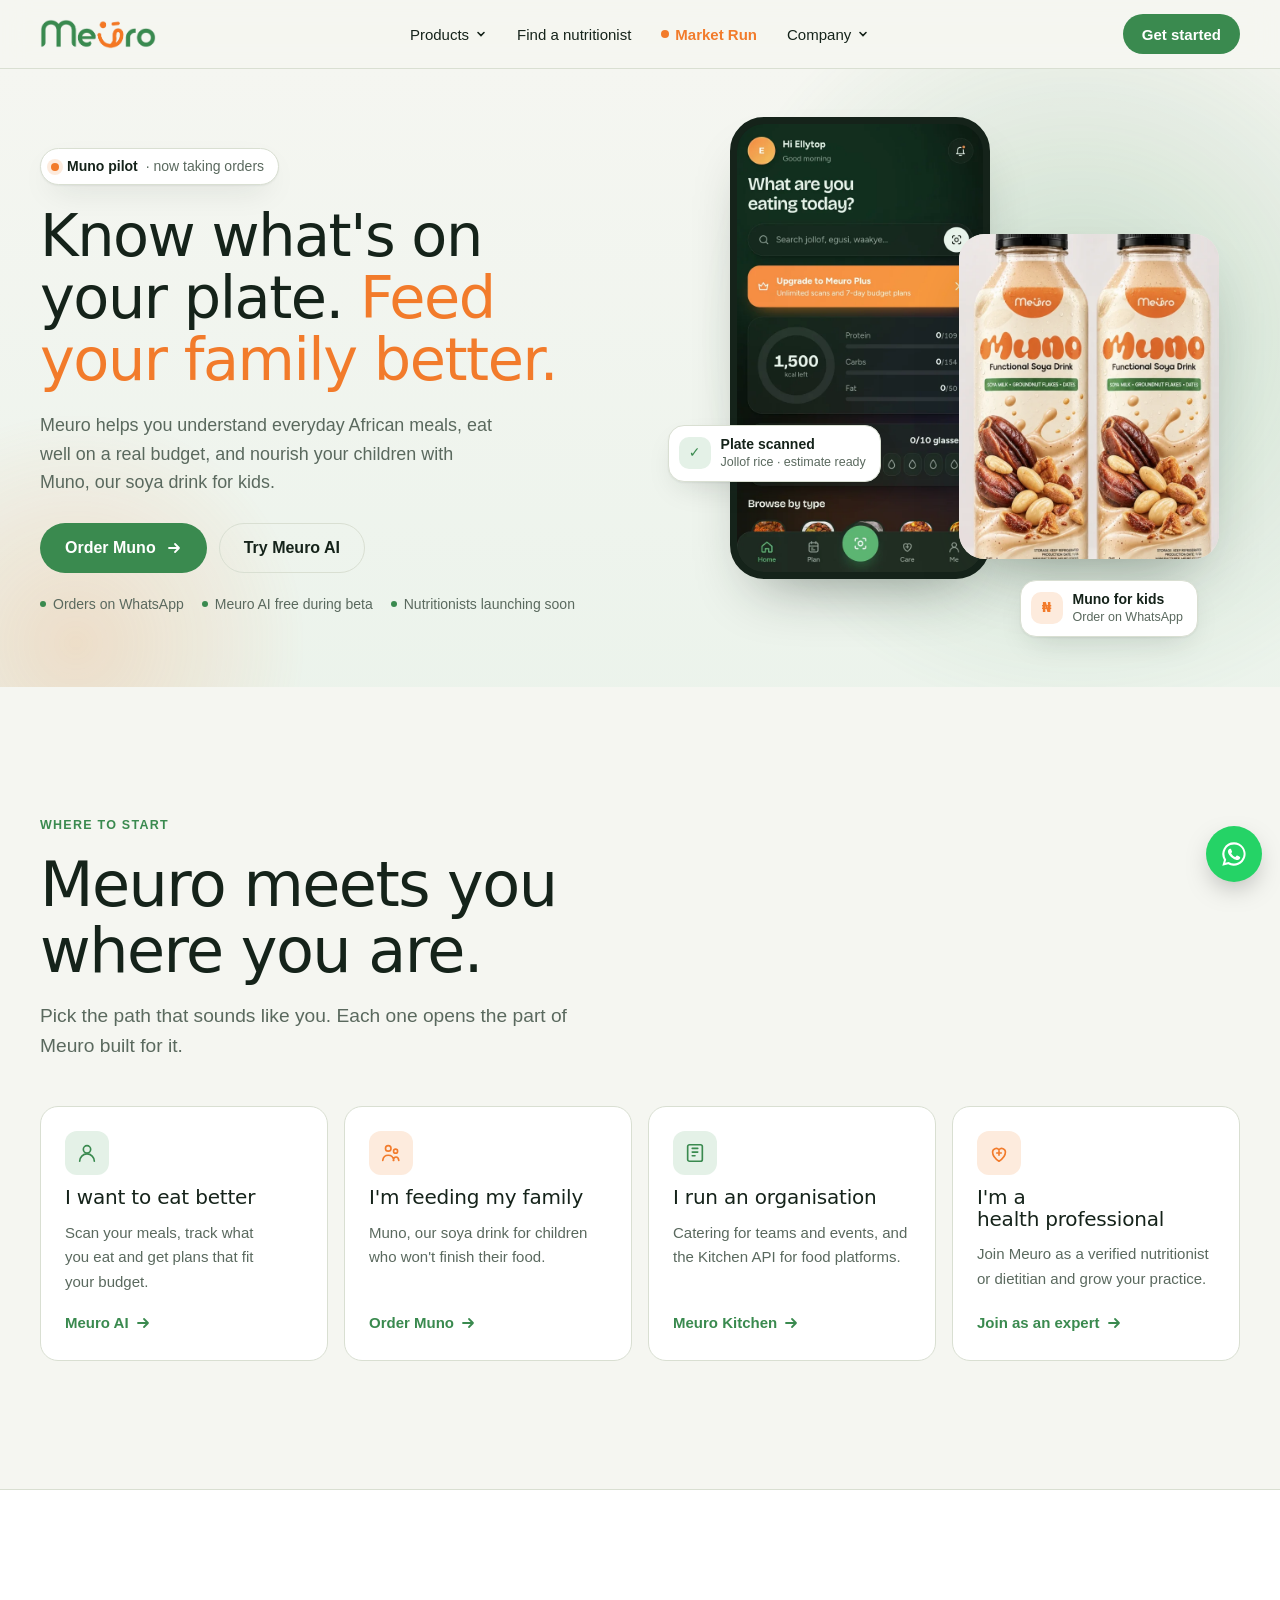
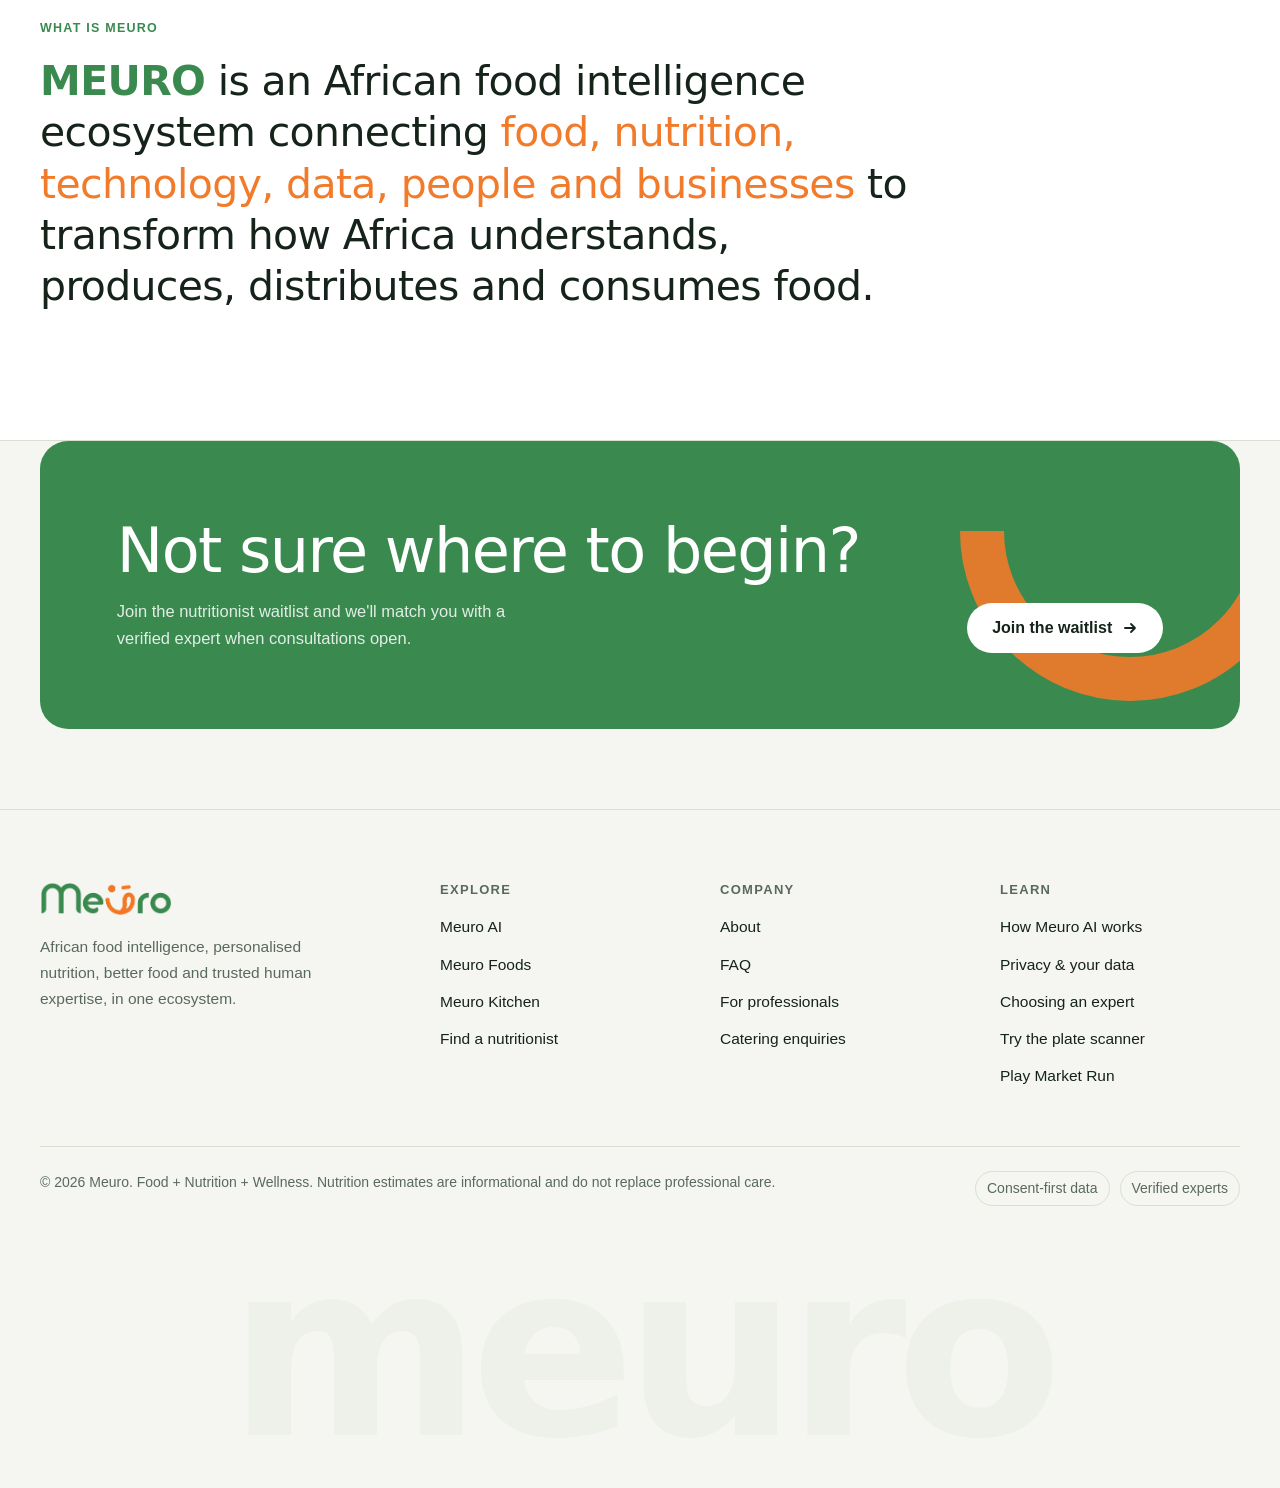
==== commit ff441a1a: "Home: one clear hero led by what's real today (Muno + Meuro AI), proof pill, WhatsApp button - Repla" ====
--- a/index.html
+++ b/index.html
@@ -1,7 +1,7 @@
 <!doctype html><html lang="en"><head><meta charset="utf-8">
 <meta http-equiv="Content-Security-Policy" content="default-src 'self'; script-src 'self' https://cdnjs.cloudflare.com https://cdn.jsdelivr.net https://www.googletagmanager.com https://challenges.cloudflare.com; style-src 'self' 'unsafe-inline' https://fonts.googleapis.com; font-src 'self' https://fonts.gstatic.com; img-src 'self' data: blob: https://*.google-analytics.com https://www.googletagmanager.com; connect-src 'self' https://*.supabase.co wss://*.supabase.co https://cdn.jsdelivr.net https://*.google-analytics.com https://*.analytics.google.com https://www.googletagmanager.com https://challenges.cloudflare.com; frame-src https://challenges.cloudflare.com; worker-src 'self' blob:; object-src 'none'; base-uri 'self'; form-action 'self'; upgrade-insecure-requests">
 <meta name="referrer" content="strict-origin-when-cross-origin">
-<meta name="viewport" content="width=device-width,initial-scale=1,viewport-fit=cover"><title>Meuro</title>
+<meta name="viewport" content="width=device-width,initial-scale=1,viewport-fit=cover"><title>Meuro | Know what's on your plate. Feed your family better.</title>
 <meta name="claude:viewport-fit-sides" content="cover">
 <meta name="description" content="African food intelligence, personalised nutrition and verified experts.">
 <link rel="preconnect" href="https://fonts.googleapis.com"><link rel="preconnect" href="https://fonts.gstatic.com" crossorigin><link rel="stylesheet" href="https://fonts.googleapis.com/css2?family=Montserrat:wght@400;500;600;700&display=swap">
@@ -52,92 +52,31 @@
   <a class="btn btn-primary" href="ai.html#planner">Get started <svg class="arr" width="16" height="16" viewBox="0 0 16 16" fill="none" aria-hidden="true"><path d="M3 8h10M9 4l4 4-4 4" stroke="currentColor" stroke-width="1.8" stroke-linecap="round" stroke-linejoin="round"/></svg></a>
 </div>
 <main>
-<section class="hc" data-carousel aria-roledescription="carousel" aria-label="Meuro services">
+<section class="hc hero-one" aria-label="Meuro">
   <div class="hc-bg" aria-hidden="true"><span class="hc-blob a"></span><span class="hc-blob b"></span></div>
   <div class="wrap hc-wrap">
-    <div class="hc-track" aria-live="off">
-
-      <div class="hc-slide is-active" id="hc-s1" role="group" aria-roledescription="slide" aria-label="1 of 3: Video consultation and nutrition services">
-        <div class="hc-copy">
-          <span class="eyebrow">Nutrition as a service</span>
-          <h1 class="hc-title">Personalised Nutrition. Expert Care. Better Living.</h1>
-          <p class="hc-sub">Connect with nutrition professionals, access personalised guidance, and take the next step towards healthier living.</p>
-          <div class="btn-row">
-            <a class="btn btn-primary" href="nutritionists.html#find">Book a Consultation <svg class="arr" width="16" height="16" viewBox="0 0 16 16" fill="none" aria-hidden="true"><path d="M3 8h10M9 4l4 4-4 4" stroke="currentColor" stroke-width="1.8" stroke-linecap="round" stroke-linejoin="round"/></svg></a>
-            <a class="btn btn-ghost" href="nutritionists.html#book">Explore Our Nutrition Services</a>
-          </div>
+    <div class="hc-slide is-active">
+      <div class="hc-copy">
+        <a class="proof-pill" href="muno.html"><span class="dot"></span><b>Muno pilot</b> · now taking orders</a>
+        <h1 class="hc-title">Know what's on your plate. <span class="hc-orange">Feed your family better.</span></h1>
+        <p class="hc-sub">Meuro helps you understand everyday African meals, eat well on a real budget, and nourish your children with Muno, our soya drink for kids.</p>
+        <div class="btn-row">
+          <a class="btn btn-primary" href="muno.html#order">Order Muno <svg class="arr" width="16" height="16" viewBox="0 0 16 16" fill="none" aria-hidden="true"><path d="M3 8h10M9 4l4 4-4 4" stroke="currentColor" stroke-width="1.8" stroke-linecap="round" stroke-linejoin="round"/></svg></a>
+          <a class="btn btn-ghost" href="ai.html">Try Meuro AI</a>
         </div>
-        <div class="hc-visual">
-          <figure class="hc-call">
-            <img src="img/expert.webp" width="733" height="1100" alt="A smiling nutrition professional on a video consultation, holding a tablet" fetchpriority="high">
-            <figcaption class="hc-call-bar"><span class="hc-rec"></span>Video consultation <span class="hc-time">24:10</span></figcaption>
-            <div class="hc-self" aria-hidden="true"><span>You</span></div>
-            <div class="hc-ctrls" aria-hidden="true">
-              <i><svg viewBox="0 0 24 24"><path d="M12 3a3 3 0 00-3 3v6a3 3 0 006 0V6a3 3 0 00-3-3zM6 11a6 6 0 0012 0M12 17v4" fill="none" stroke="currentColor" stroke-width="1.8" stroke-linecap="round"/></svg></i>
-              <i><svg viewBox="0 0 24 24"><rect x="3" y="7" width="12" height="10" rx="2" fill="none" stroke="currentColor" stroke-width="1.8"/><path d="M15 11l6-3v8l-6-3z" fill="none" stroke="currentColor" stroke-width="1.8" stroke-linejoin="round"/></svg></i>
-              <i class="end"><svg viewBox="0 0 24 24"><path d="M4 14c4-4 12-4 16 0l-2 2-3-1v-2a10 10 0 00-6 0v2l-3 1z" fill="currentColor"/></svg></i>
-            </div>
-          </figure>
-          <div class="hc-chip hc-chip-a" aria-hidden="true"><span class="ok">✓</span><div><b>Verified professional</b><small>Dietitian · online</small></div></div>
-          <div class="hc-bubble" aria-hidden="true"><b>Your personalised plan</b><span>Built around the meals you already love.</span></div>
-        </div>
+        <p class="reassure"><span>Orders on WhatsApp</span><span>Meuro AI free during beta</span><span>Nutritionists launching soon</span></p>
       </div>
-
-      <div class="hc-slide" id="hc-s2" role="group" aria-roledescription="slide" aria-label="2 of 3: Meuro AI" aria-hidden="true" inert>
-        <div class="hc-copy">
-          <span class="eyebrow">Meuro AI</span>
-          <h2 class="hc-title">Make Smarter Food Choices with Meuro AI.</h2>
-          <p class="hc-sub">Discover African foods, explore estimated nutritional values, and make informed choices that support your wellness goals.</p>
-          <div class="btn-row">
-            <a class="btn btn-primary" href="ai.html">Explore Meuro AI <svg class="arr" width="16" height="16" viewBox="0 0 16 16" fill="none" aria-hidden="true"><path d="M3 8h10M9 4l4 4-4 4" stroke="currentColor" stroke-width="1.8" stroke-linecap="round" stroke-linejoin="round"/></svg></a>
-          </div>
-        </div>
-        <div class="hc-visual">
-          <figure class="hc-scan">
-            <img data-src="img/app-home.webp" width="620" height="1128" alt="The Meuro AI app home screen: calories left, protein, carbs, fat and water">
-            <span class="hc-corners" aria-hidden="true"></span>
-          </figure>
-          <div class="hc-chip hc-chip-a" aria-hidden="true"><span class="ok ai">AI</span><div><b>Jollof rice</b><small>Nigerian · rice dish</small></div></div>
-          <div class="hc-bubble hc-nut" aria-hidden="true"><b>Estimated per plate</b><span>Energy, protein, carbs and fat, with tips for your goal.</span></div>
-        </div>
+      <div class="hc-visual duo">
+        <figure class="duo-phone"><img src="img/app-home.webp" width="620" height="1128" alt="The Meuro AI app: calories left, protein, carbs, fat and water tracking" fetchpriority="high"></figure>
+        <figure class="duo-muno"><img src="img/muno-card.webp" width="620" height="971" alt="Two bottles of Muno functional soya drink by Meuro"></figure>
+        <a class="hc-chip duo-chip-a" href="ai.html"><span class="ok">✓</span><div><b>Plate scanned</b><small>Jollof rice · estimate ready</small></div></a>
+        <a class="hc-chip duo-chip-b" href="muno.html"><span class="ok or">₦</span><div><b>Muno for kids</b><small>Order on WhatsApp</small></div></a>
       </div>
-
-      <div class="hc-slide" id="hc-s3" role="group" aria-roledescription="slide" aria-label="3 of 3: Meuro Market Run" aria-hidden="true" inert>
-        <div class="hc-copy">
-          <span class="eyebrow hc-orange">Meuro Market Run</span>
-          <h2 class="hc-title">Play the Market. Discover Food. Shop Smarter.</h2>
-          <p class="hc-sub">Explore an interactive African market experience, discover ingredients, and learn to make smarter food-budget decisions.</p>
-          <div class="btn-row">
-            <a class="btn btn-orange" href="play.html">Play Market Run <svg class="arr" width="16" height="16" viewBox="0 0 16 16" fill="none" aria-hidden="true"><path d="M3 8h10M9 4l4 4-4 4" stroke="currentColor" stroke-width="1.8" stroke-linecap="round" stroke-linejoin="round"/></svg></a>
-          </div>
-        </div>
-        <div class="hc-visual">
-          <figure class="hc-game">
-            <img data-src="img/market-run.webp" width="900" height="760" alt="Meuro Market Run: a keke rides through a 3D African market lined with food stalls">
-          </figure>
-          <div class="hc-chip hc-chip-a" aria-hidden="true"><span class="ok play">▶</span><div><b>50 African dishes</b><small>13 countries · real market prices</small></div></div>
-        </div>
-      </div>
-
-    </div>
-
-    <div class="hc-controls">
-      <button type="button" class="hc-arrow" data-prev aria-label="Previous slide"><svg viewBox="0 0 24 24" aria-hidden="true"><path d="M15 5l-7 7 7 7" fill="none" stroke="currentColor" stroke-width="2.2" stroke-linecap="round" stroke-linejoin="round"/></svg></button>
-      <div class="hc-dots" role="group" aria-label="Choose a slide">
-        <button type="button" aria-label="Slide 1: Nutrition consultations" aria-current="true" data-go="0"></button>
-        <button type="button" aria-label="Slide 2: Meuro AI" data-go="1"></button>
-        <button type="button" aria-label="Slide 3: Meuro Market Run" data-go="2"></button>
-      </div>
-      <button type="button" class="hc-arrow" data-next aria-label="Next slide"><svg viewBox="0 0 24 24" aria-hidden="true"><path d="M9 5l7 7-7 7" fill="none" stroke="currentColor" stroke-width="2.2" stroke-linecap="round" stroke-linejoin="round"/></svg></button>
-      <button type="button" class="hc-pause" data-pause aria-label="Pause automatic slides"><svg class="i-pause" viewBox="0 0 24 24" aria-hidden="true"><path d="M8 5v14M16 5v14" stroke="currentColor" stroke-width="2.4" stroke-linecap="round"/></svg><svg class="i-play" viewBox="0 0 24 24" aria-hidden="true"><path d="M8 5l11 7-11 7z" fill="currentColor"/></svg></button>
     </div>
   </div>
 </section>
 
-<section class="section statement"><div class="wrap reveal">
-  <span class="eyebrow">What is Meuro</span>
-  <p class="statement-text"><b>MEURO</b> is an African food intelligence ecosystem connecting <em>food, nutrition, technology, data, people and businesses</em> to transform how Africa understands, produces, distributes and consumes food.</p>
-</div></section>
+
 
 <section class="section"><div class="wrap reveal">
   <div class="sec-head"><div><span class="eyebrow">Where to start</span><h2 class="h-lg">Meuro meets you where you are.</h2><p class="lede">Pick the path that sounds like you. Each one opens the part of Meuro built for it.</p></div></div>
@@ -147,6 +86,11 @@
     <a href="kitchen.html"><span class="ic"><svg viewBox="0 0 24 24" fill="none" stroke="currentColor" stroke-width="1.8" stroke-linecap="round" stroke-linejoin="round"><rect x="4" y="3" width="16" height="18" rx="2"/><path d="M9 7h6M9 11h6M9 15h3"/></svg></span><h3>I run an organisation</h3><p>Catering for teams and events, and the Kitchen API for food platforms.</p><span class="go">Meuro Kitchen <svg class="arr" width="16" height="16" viewBox="0 0 16 16" fill="none" aria-hidden="true"><path d="M3 8h10M9 4l4 4-4 4" stroke="currentColor" stroke-width="1.8" stroke-linecap="round" stroke-linejoin="round"/></svg></span></a>
     <a href="nutritionists.html#join"><span class="ic"><svg viewBox="0 0 24 24" fill="none" stroke="currentColor" stroke-width="1.8" stroke-linecap="round" stroke-linejoin="round"><path d="M12 21s-7-4.4-7-10a4 4 0 017-2.6A4 4 0 0119 11c0 5.6-7 10-7 10z"/><path d="M9.5 12h5M12 9.5v5"/></svg></span><h3>I'm a health professional</h3><p>Join Meuro as a verified nutritionist or dietitian and grow your practice.</p><span class="go">Join as an expert <svg class="arr" width="16" height="16" viewBox="0 0 16 16" fill="none" aria-hidden="true"><path d="M3 8h10M9 4l4 4-4 4" stroke="currentColor" stroke-width="1.8" stroke-linecap="round" stroke-linejoin="round"/></svg></span></a>
   </div>
+</div></section>
+
+<section class="section statement"><div class="wrap reveal">
+  <span class="eyebrow">What is Meuro</span>
+  <p class="statement-text"><b>MEURO</b> is an African food intelligence ecosystem connecting <em>food, nutrition, technology, data, people and businesses</em> to transform how Africa understands, produces, distributes and consumes food.</p>
 </div></section>
 
 <section style="padding-bottom:40px"><div class="wrap reveal">
--- a/styles.css
+++ b/styles.css
@@ -584,3 +584,28 @@
 .statement-text{margin:0;font-family:var(--f-display);font-weight:500;font-size:clamp(25px,3.2vw,42px);line-height:1.25;letter-spacing:-.015em;color:var(--ink);max-width:34ch}
 .statement-text b{font-weight:700;color:var(--green)}
 .statement-text em{font-style:normal;color:var(--orange)}
+
+/* Home hero (single): proof pill, reassurance line, app + Muno visual. Uses the site type scale as is. */
+.hero-one .hc-slide{opacity:1;visibility:visible;transform:none}
+.proof-pill{justify-self:start;display:inline-flex;align-items:center;gap:8px;padding:6px 14px 6px 10px;border-radius:999px;background:var(--surface);border:1px solid var(--line);font-size:14px;color:var(--muted);text-decoration:none;box-shadow:var(--shadow)}
+.proof-pill b{color:var(--ink);font-weight:600}
+.proof-pill .dot{width:8px;height:8px;border-radius:50%;background:var(--orange);box-shadow:0 0 0 4px var(--orange-soft)}
+.reassure{display:flex;flex-wrap:wrap;gap:6px 18px;font-size:14px;color:var(--muted);margin:0}
+.reassure span{display:inline-flex;align-items:center;gap:7px}
+.reassure span::before{content:"";width:6px;height:6px;border-radius:50%;background:var(--green)}
+.duo{width:min(100%,520px);aspect-ratio:1/1.02;padding:0}
+.duo figure{position:absolute;margin:0;overflow:hidden;box-shadow:0 30px 60px -28px rgba(21,35,26,.45)}
+.duo-phone{left:6%;top:0;width:50%;border-radius:34px;border:7px solid #15231A;background:#15231A}
+.duo-phone img{width:100%;height:auto;display:block;border-radius:27px}
+.duo-muno{right:0;top:22%;width:50%;aspect-ratio:4/5;border-radius:26px;background:#F3EDE4}
+.duo-muno img{width:100%;height:100%;object-fit:cover;object-position:50% 35%}
+.duo .hc-chip{text-decoration:none}
+.duo-chip-a{left:-6%;top:58%}
+.duo-chip-b{right:4%;bottom:2%}
+.hc-chip .ok.or{background:var(--orange-soft);color:var(--orange)}
+@media (max-width:860px){.hero-one .hc-copy{order:1}.hero-one .hc-visual{order:2}.duo{width:min(100%,380px);margin-top:8px}.duo-chip-a{left:0}.duo-chip-b{right:0}}
+
+/* WhatsApp chat button on every website page */
+.wa-fab{position:fixed;right:max(18px,env(safe-area-inset-right,0px));bottom:max(18px,env(safe-area-inset-bottom,0px));z-index:70;width:56px;height:56px;border-radius:50%;background:#25D366;color:#fff;display:grid;place-items:center;box-shadow:0 10px 28px -8px rgba(0,0,0,.35);transition:transform .2s}
+.wa-fab:hover{transform:translateY(-2px)}
+.wa-fab svg{width:28px;height:28px}
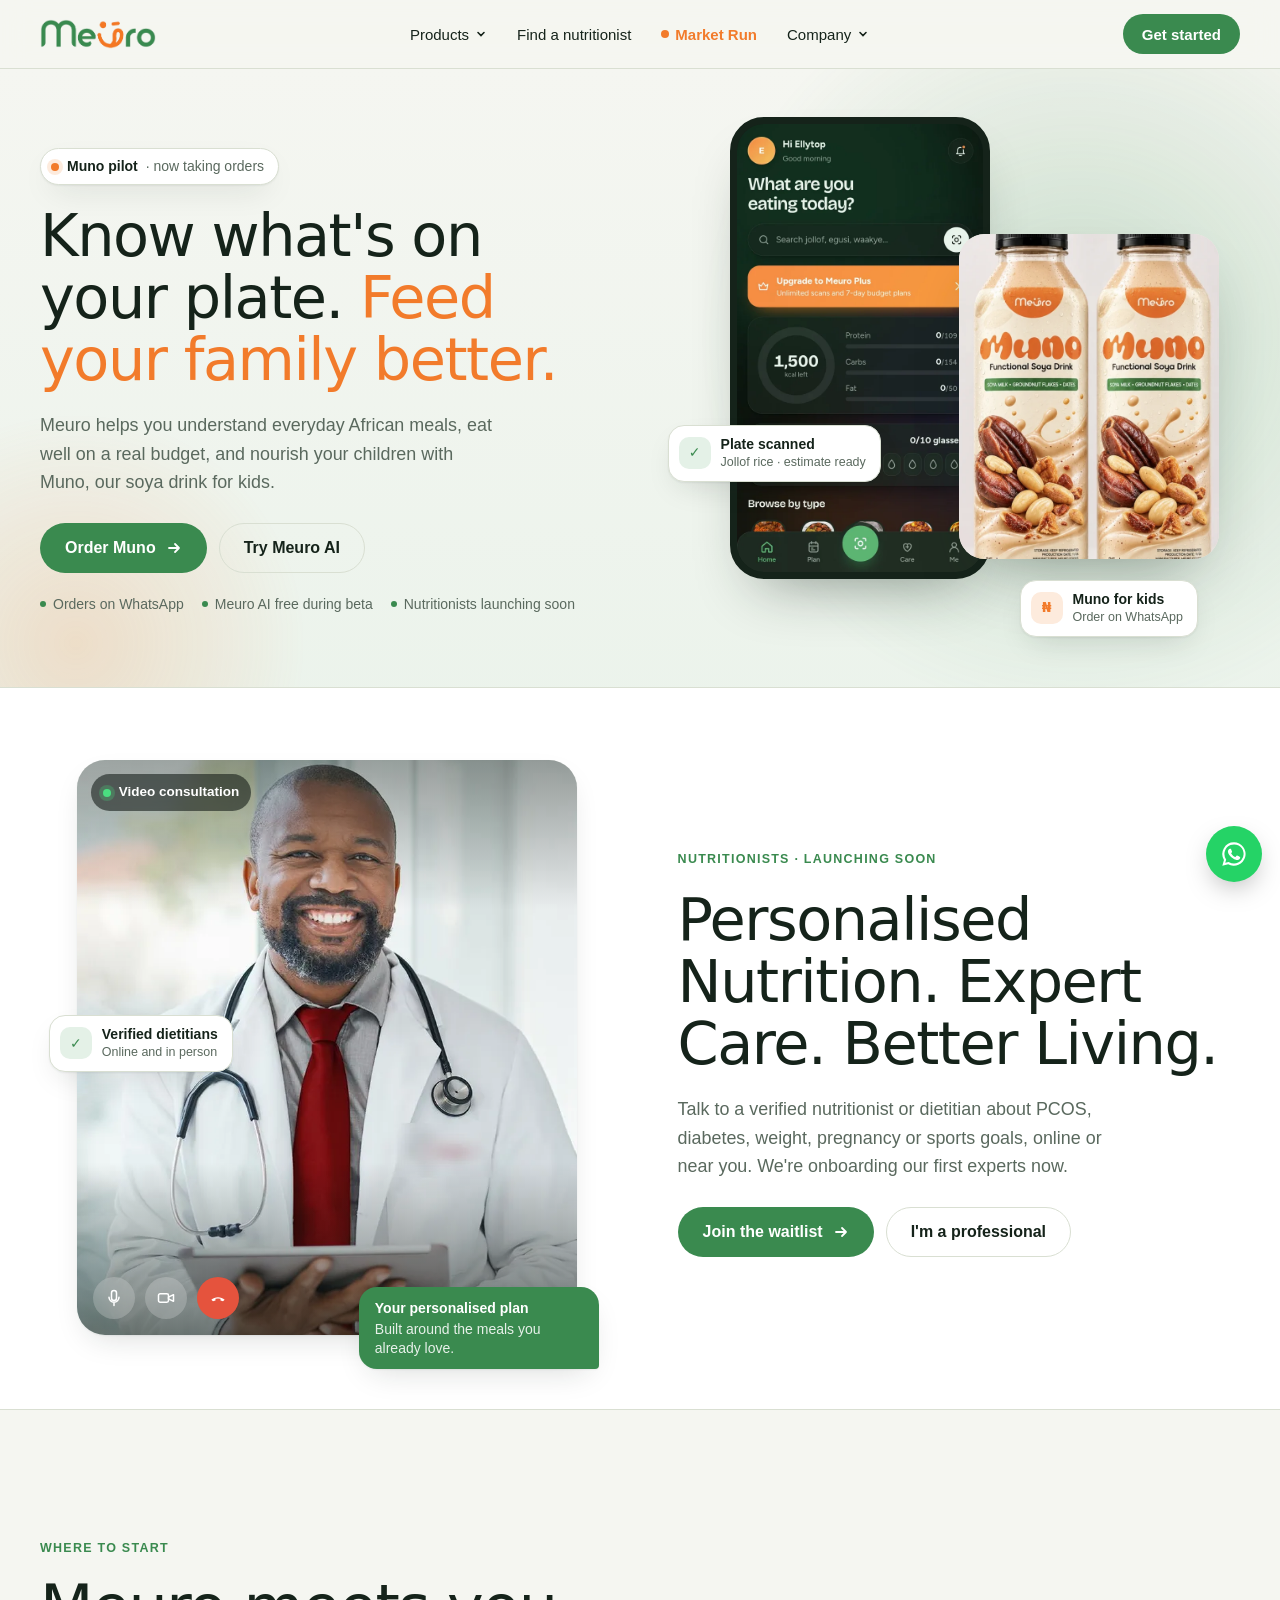
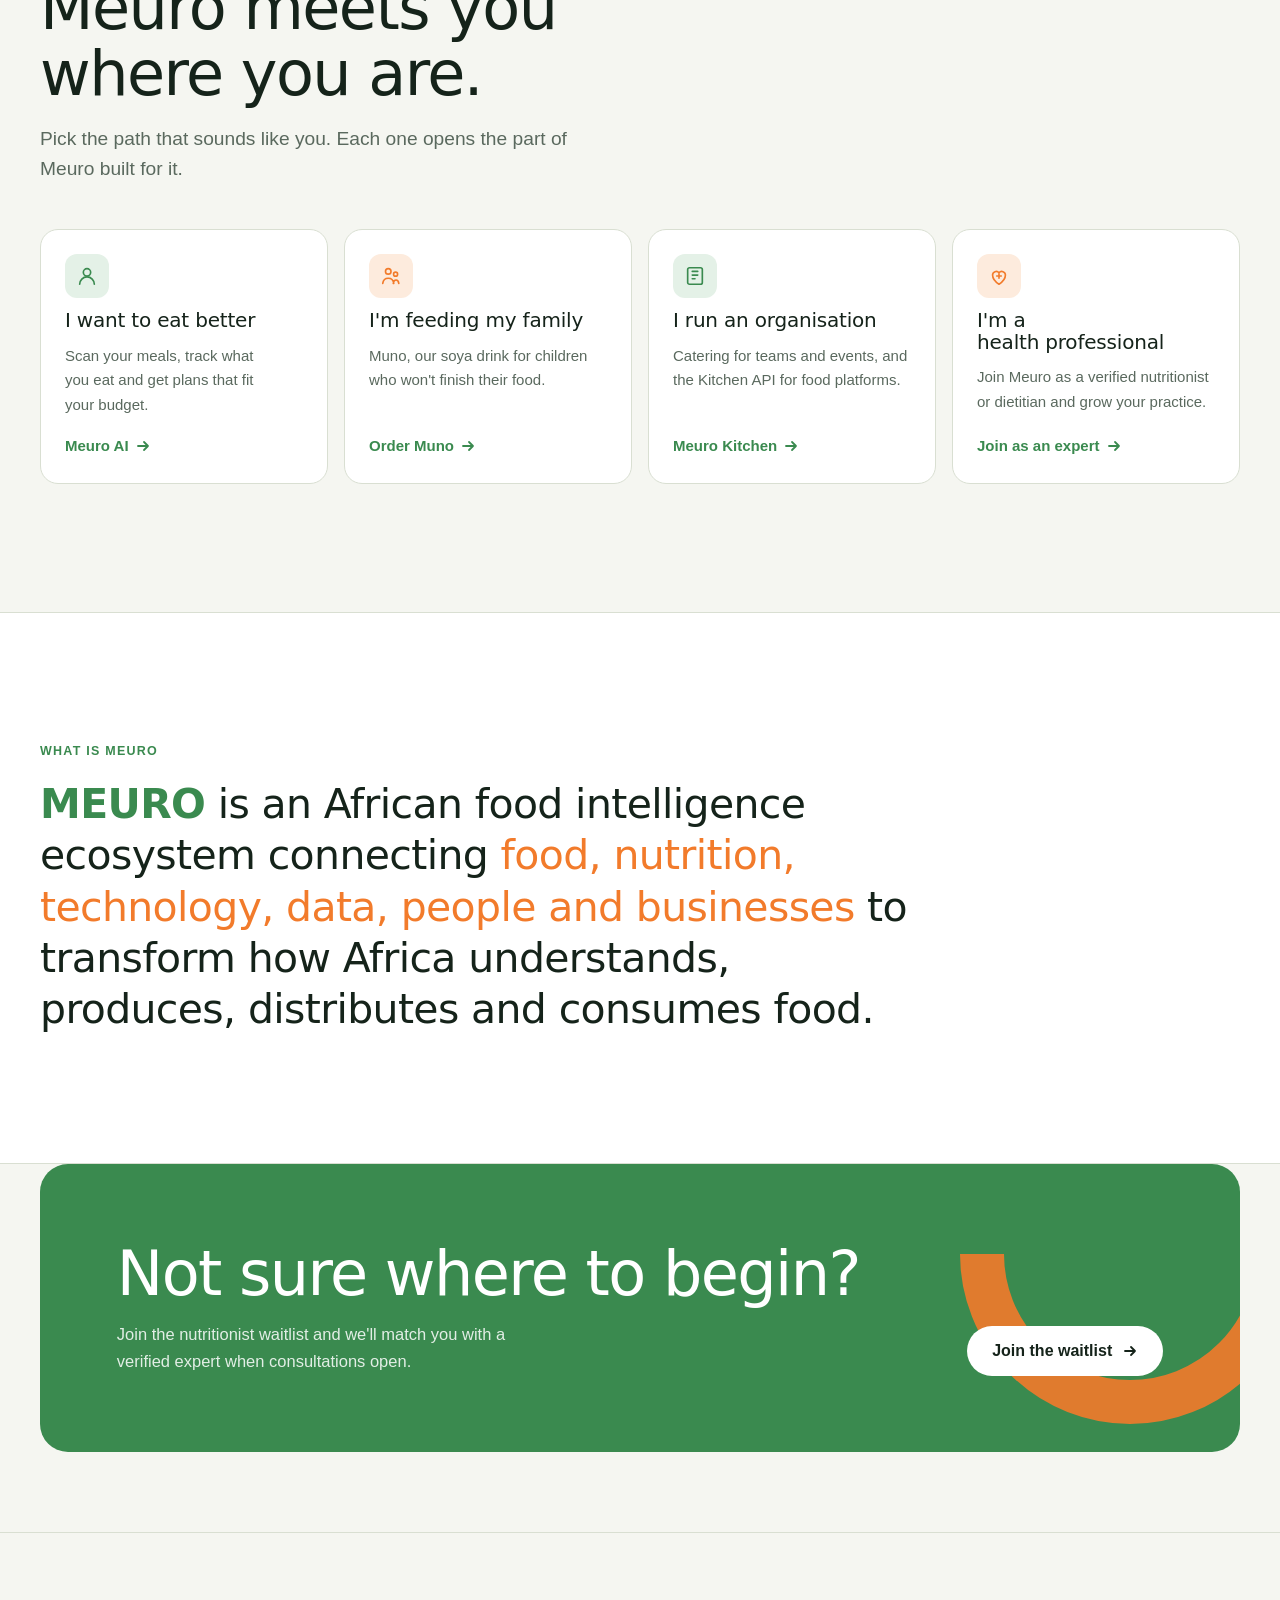
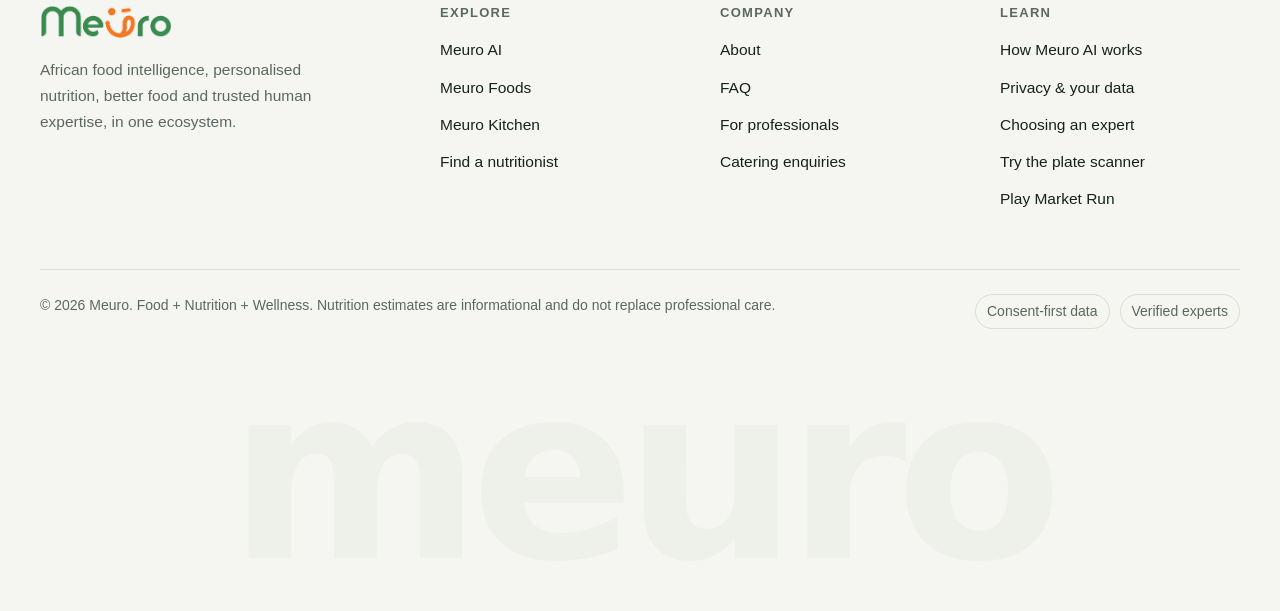
==== commit d241f712: "Home: bring back the nutritionist video consultation, as its own section under the hero Copy is hone" ====
--- a/index.html
+++ b/index.html
@@ -76,6 +76,35 @@
   </div>
 </section>
 
+<section class="hc nutri-band" aria-label="Nutritionists">
+  <div class="wrap hc-wrap">
+    <div class="hc-slide is-active">
+      <div class="hc-visual">
+        <figure class="hc-call">
+          <img src="img/expert.webp" width="733" height="1100" alt="A smiling nutrition professional on a video consultation, holding a tablet" loading="lazy">
+          <figcaption class="hc-call-bar"><span class="hc-rec"></span>Video consultation</figcaption>
+          <div class="hc-ctrls" aria-hidden="true">
+            <i><svg viewBox="0 0 24 24"><path d="M12 3a3 3 0 00-3 3v6a3 3 0 006 0V6a3 3 0 00-3-3zM6 11a6 6 0 0012 0M12 17v4" fill="none" stroke="currentColor" stroke-width="1.8" stroke-linecap="round"/></svg></i>
+            <i><svg viewBox="0 0 24 24"><rect x="3" y="7" width="12" height="10" rx="2" fill="none" stroke="currentColor" stroke-width="1.8"/><path d="M15 11l6-3v8l-6-3z" fill="none" stroke="currentColor" stroke-width="1.8" stroke-linejoin="round"/></svg></i>
+            <i class="end"><svg viewBox="0 0 24 24"><path d="M4 14c4-4 12-4 16 0l-2 2-3-1v-2a10 10 0 00-6 0v2l-3 1z" fill="currentColor"/></svg></i>
+          </div>
+        </figure>
+        <div class="hc-chip hc-chip-a" aria-hidden="true"><span class="ok">✓</span><div><b>Verified dietitians</b><small>Online and in person</small></div></div>
+        <div class="hc-bubble" aria-hidden="true"><b>Your personalised plan</b><span>Built around the meals you already love.</span></div>
+      </div>
+      <div class="hc-copy">
+        <span class="eyebrow">Nutritionists · launching soon</span>
+        <h2 class="hc-title">Personalised Nutrition. Expert Care. Better Living.</h2>
+        <p class="hc-sub">Talk to a verified nutritionist or dietitian about PCOS, diabetes, weight, pregnancy or sports goals, online or near you. We're onboarding our first experts now.</p>
+        <div class="btn-row">
+          <a class="btn btn-primary" href="nutritionists.html#find">Join the waitlist <svg class="arr" width="16" height="16" viewBox="0 0 16 16" fill="none" aria-hidden="true"><path d="M3 8h10M9 4l4 4-4 4" stroke="currentColor" stroke-width="1.8" stroke-linecap="round" stroke-linejoin="round"/></svg></a>
+          <a class="btn btn-ghost" href="nutritionists.html#join">I'm a professional</a>
+        </div>
+      </div>
+    </div>
+  </div>
+</section>
+
 
 
 <section class="section"><div class="wrap reveal">
--- a/styles.css
+++ b/styles.css
@@ -609,3 +609,9 @@
 .wa-fab{position:fixed;right:max(18px,env(safe-area-inset-right,0px));bottom:max(18px,env(safe-area-inset-bottom,0px));z-index:70;width:56px;height:56px;border-radius:50%;background:#25D366;color:#fff;display:grid;place-items:center;box-shadow:0 10px 28px -8px rgba(0,0,0,.35);transition:transform .2s}
 .wa-fab:hover{transform:translateY(-2px)}
 .wa-fab svg{width:28px;height:28px}
+
+/* Home: nutritionist band (image left, copy right on desktop) */
+.nutri-band{background:var(--surface);border-block:1px solid var(--line)}
+.nutri-band .hc-slide{opacity:1;visibility:visible;transform:none}
+@media (max-width:860px){.nutri-band .hc-copy{order:1}.nutri-band .hc-visual{order:2}}
+@media (max-width:480px){.hero-one .btn-row,.nutri-band .btn-row{flex-wrap:nowrap}.hero-one .btn-row>.btn,.nutri-band .btn-row>.btn{flex:0 0 auto}}
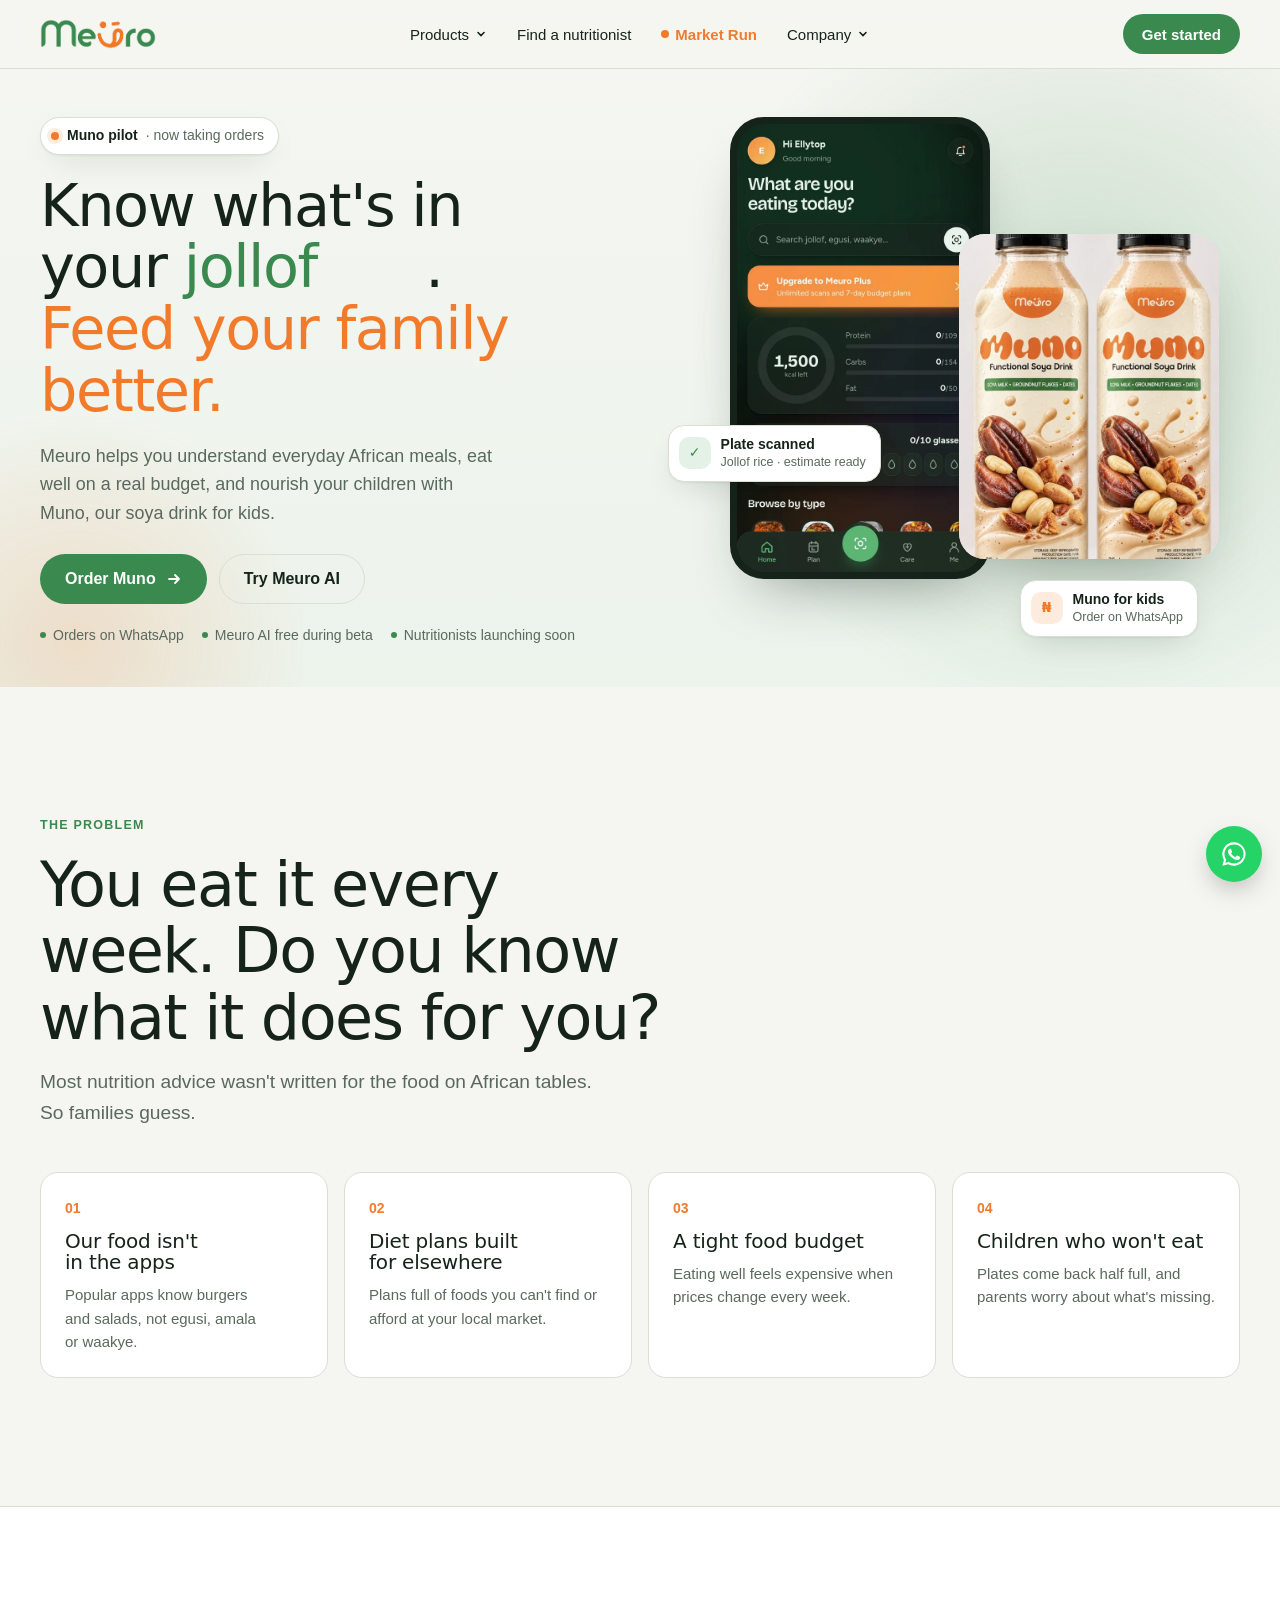
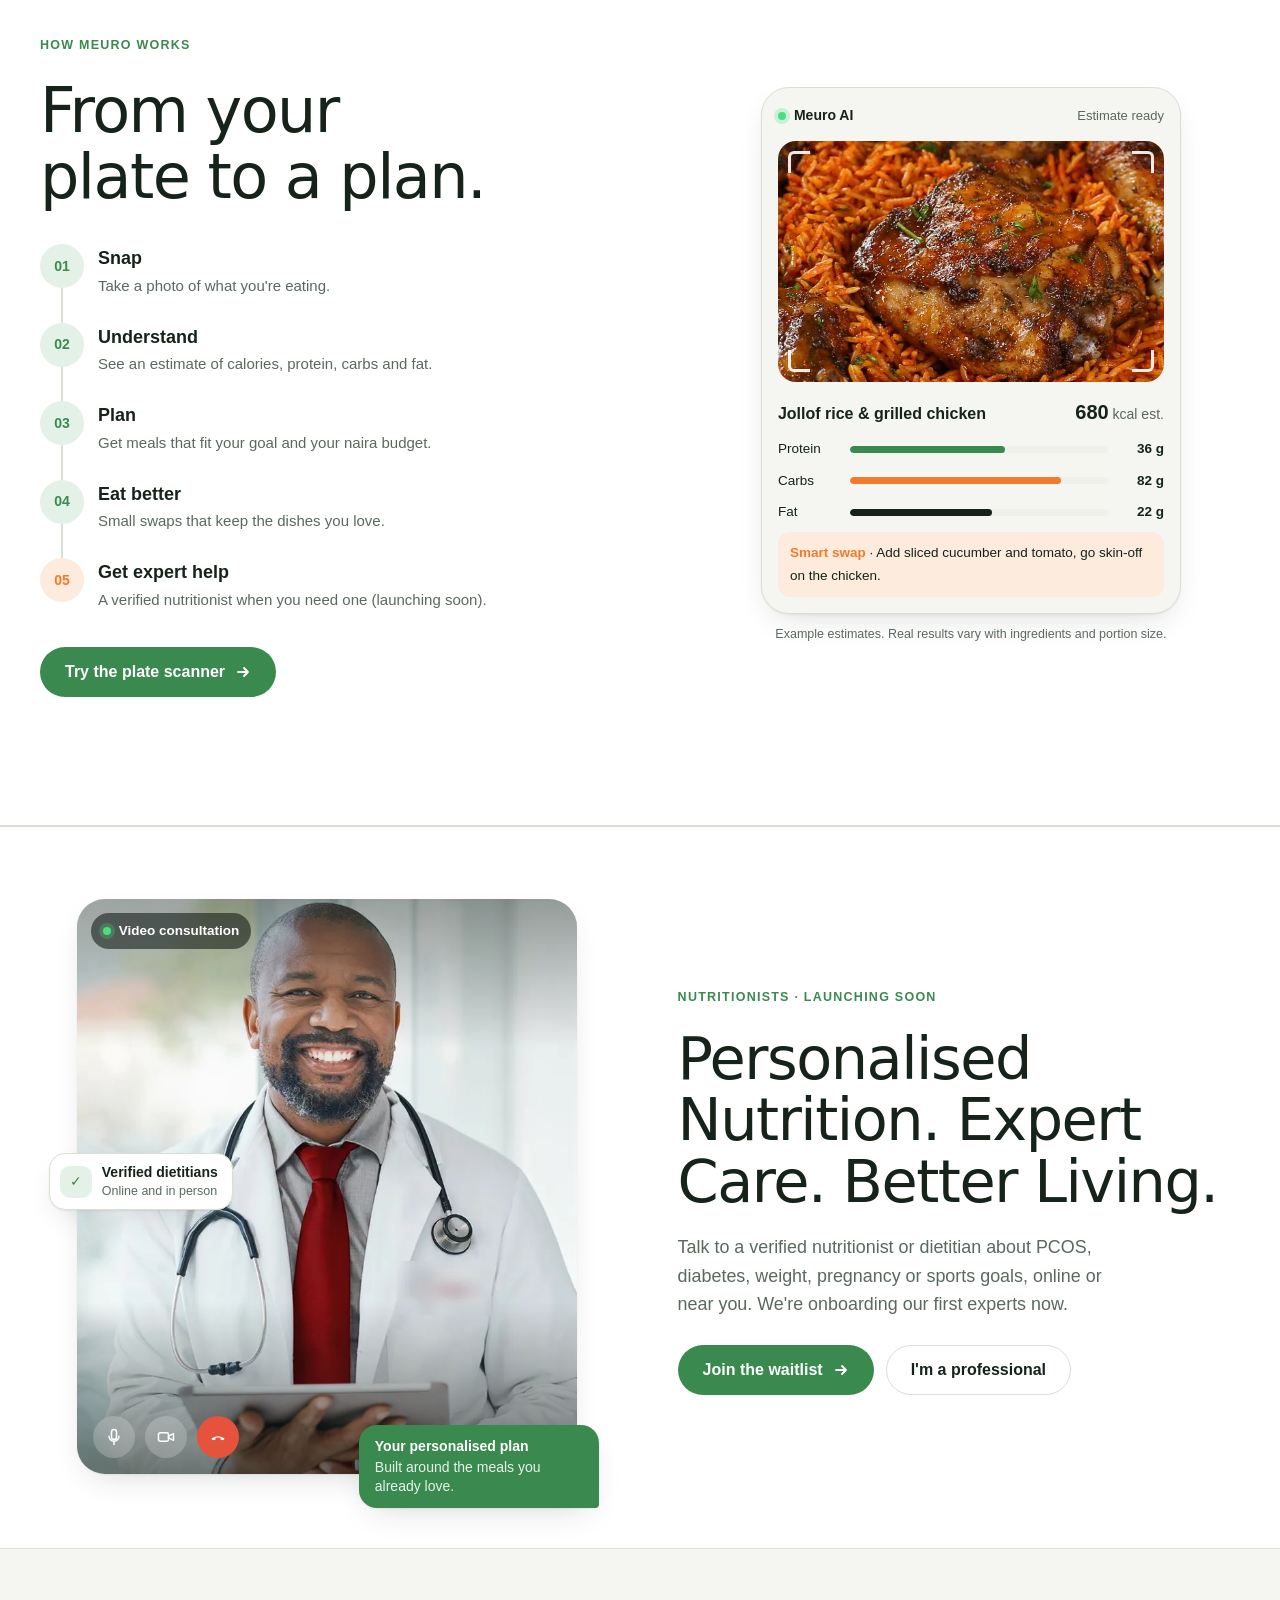
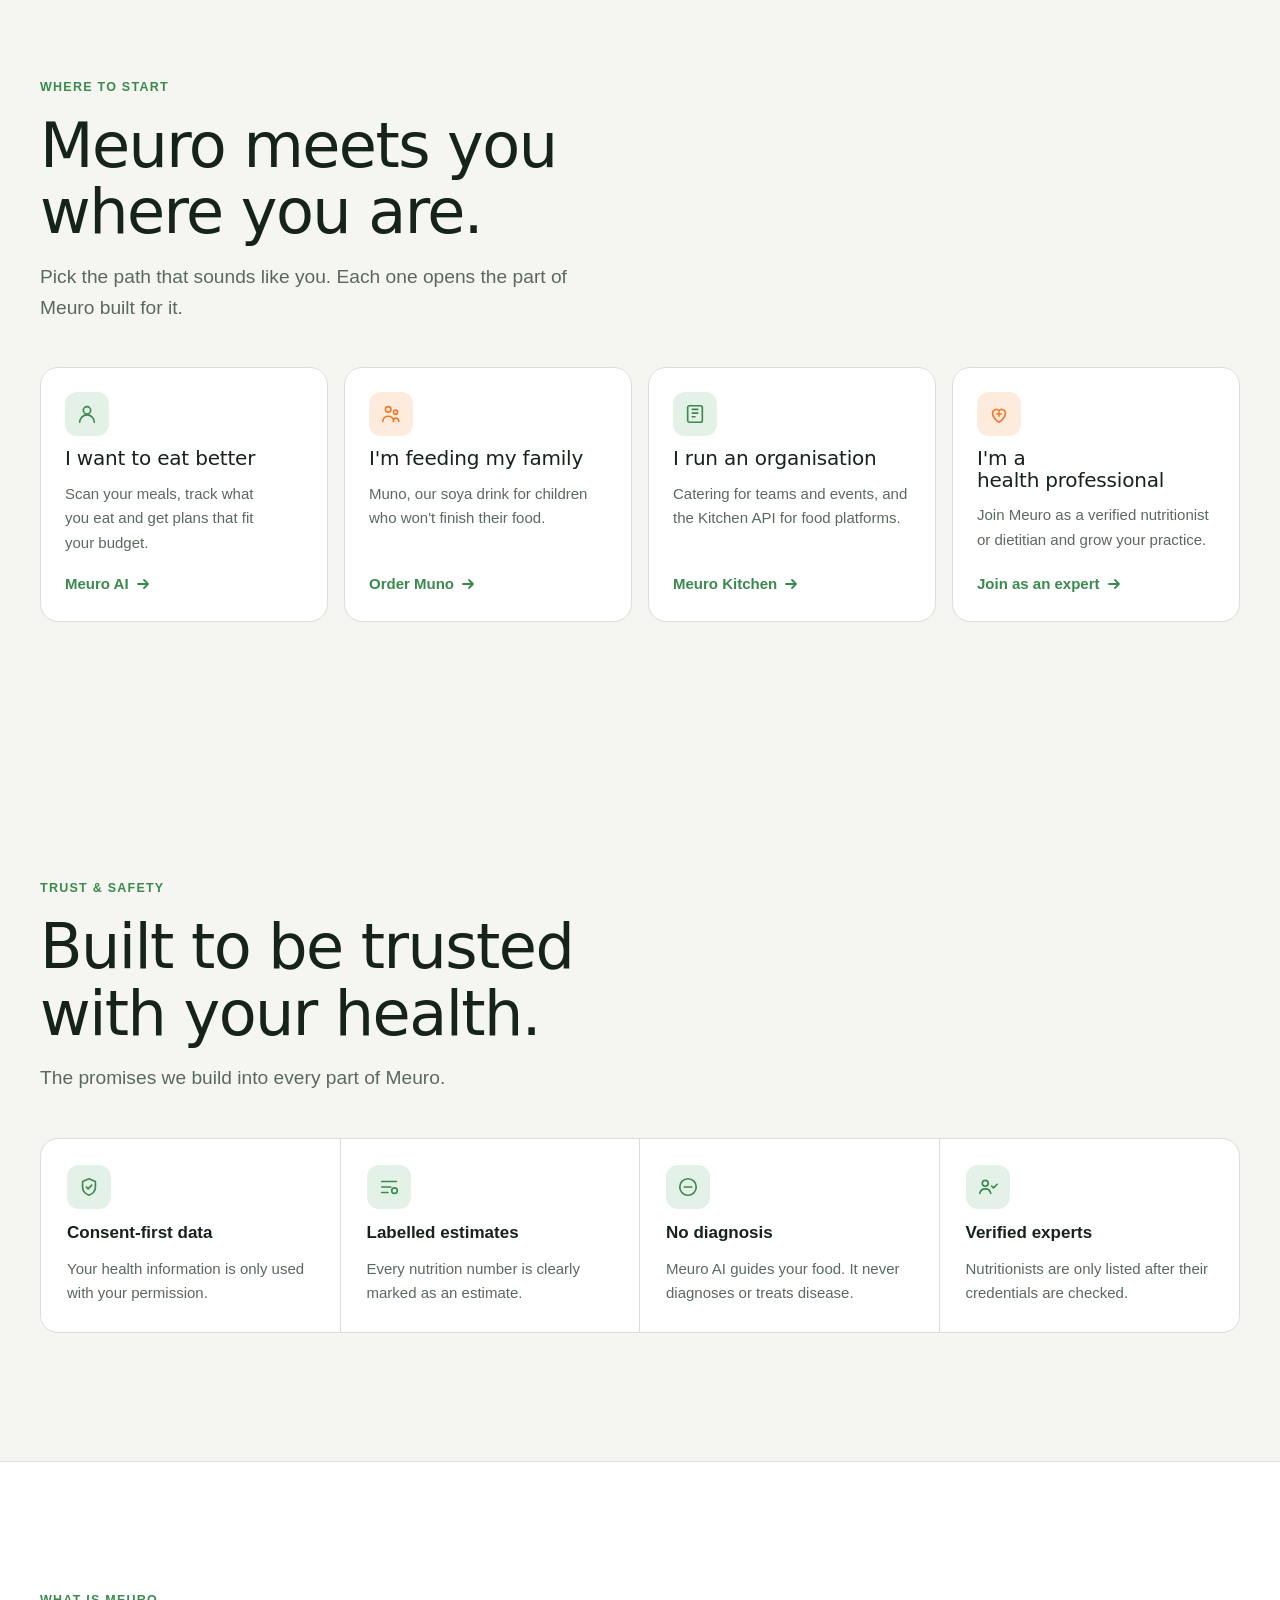
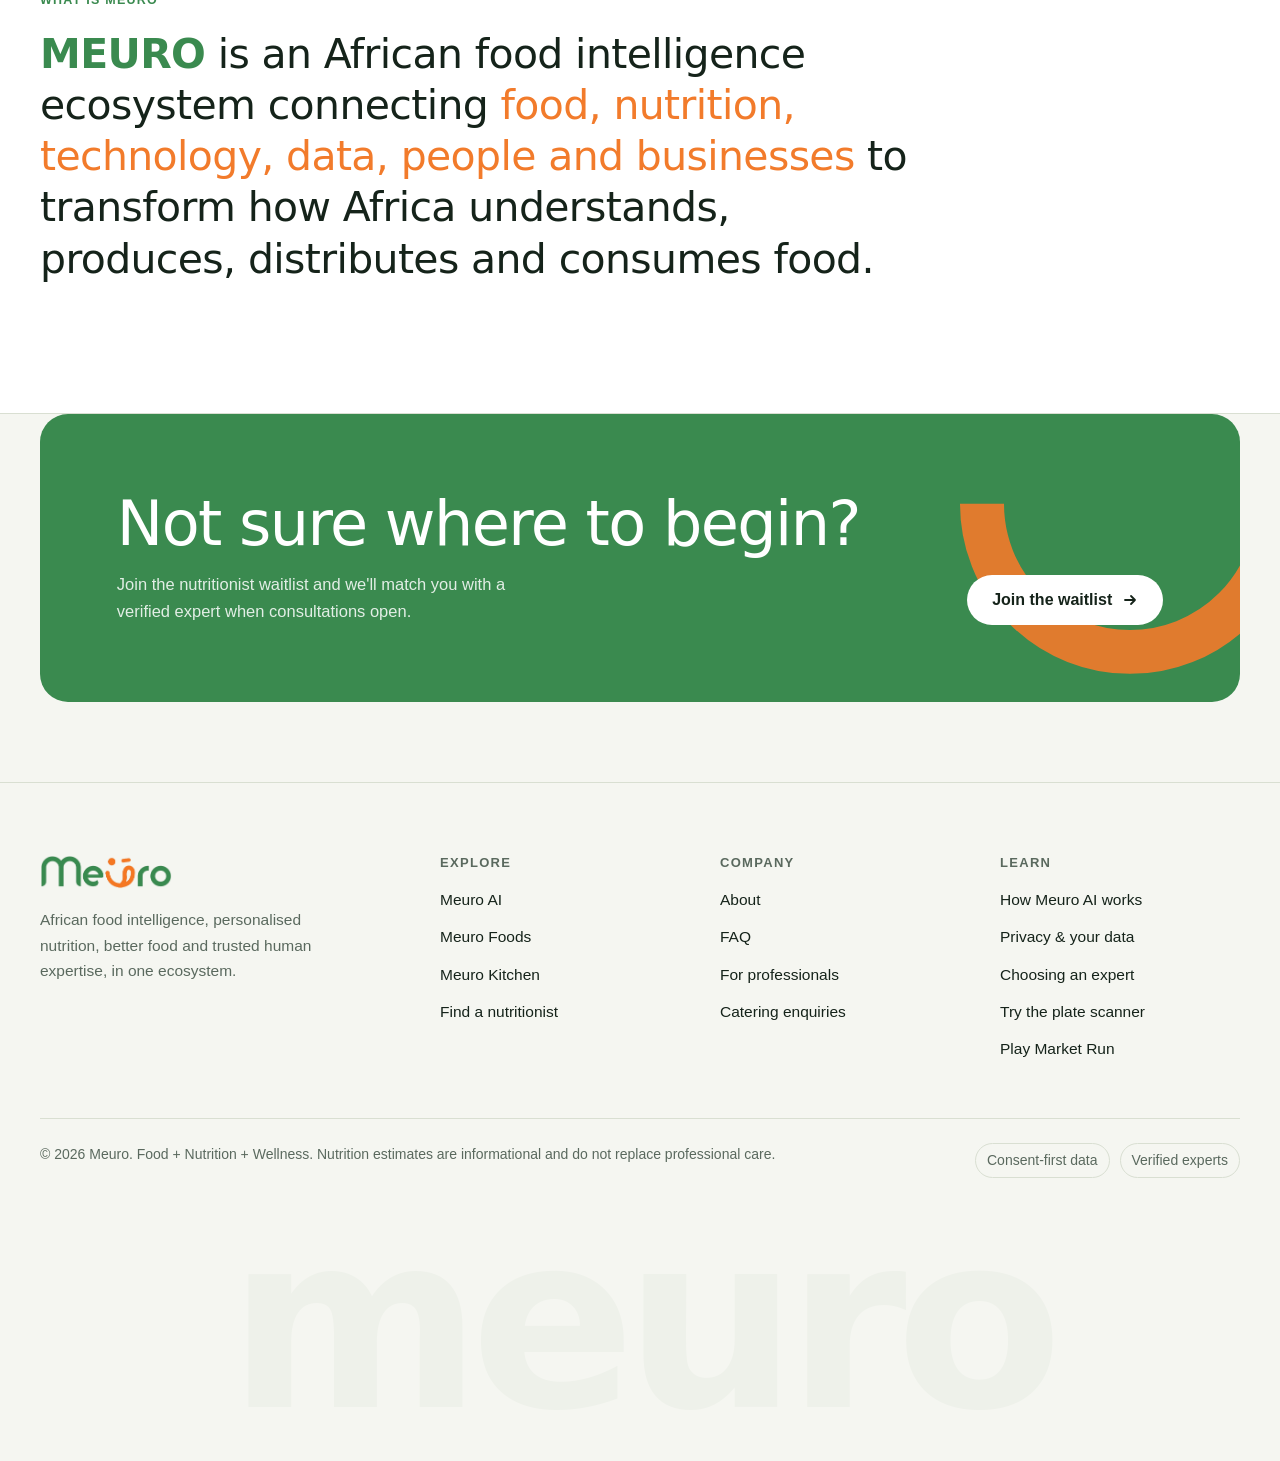
==== commit 0c3f65c7: "Home: Termii-inspired polish - rotating dish word, the problem, how it works with a live scan demo, " ====
--- a/index.html
+++ b/index.html
@@ -58,7 +58,7 @@
     <div class="hc-slide is-active">
       <div class="hc-copy">
         <a class="proof-pill" href="muno.html"><span class="dot"></span><b>Muno pilot</b> · now taking orders</a>
-        <h1 class="hc-title">Know what's on your plate. <span class="hc-orange">Feed your family better.</span></h1>
+        <h1 class="hc-title">Know what's in your <span class="rot" data-rotate="jollof,egusi,amala,waakye,suya,efo riro" aria-live="off">jollof</span>.<br><span class="hc-orange">Feed your family better.</span></h1>
         <p class="hc-sub">Meuro helps you understand everyday African meals, eat well on a real budget, and nourish your children with Muno, our soya drink for kids.</p>
         <div class="btn-row">
           <a class="btn btn-primary" href="muno.html#order">Order Muno <svg class="arr" width="16" height="16" viewBox="0 0 16 16" fill="none" aria-hidden="true"><path d="M3 8h10M9 4l4 4-4 4" stroke="currentColor" stroke-width="1.8" stroke-linecap="round" stroke-linejoin="round"/></svg></a>
@@ -75,6 +75,47 @@
     </div>
   </div>
 </section>
+
+<section class="section pain"><div class="wrap reveal">
+  <div class="sec-head"><div><span class="eyebrow">The problem</span><h2 class="h-lg">You eat it every week. Do you know what it does for you?</h2><p class="lede">Most nutrition advice wasn't written for the food on African tables. So families guess.</p></div></div>
+  <div class="cards pain-cards">
+    <div class="card"><span class="n">01</span><h3>Our food isn't in the apps</h3><p>Popular apps know burgers and salads, not egusi, amala or waakye.</p></div>
+    <div class="card"><span class="n">02</span><h3>Diet plans built for elsewhere</h3><p>Plans full of foods you can't find or afford at your local market.</p></div>
+    <div class="card"><span class="n">03</span><h3>A tight food budget</h3><p>Eating well feels expensive when prices change every week.</p></div>
+    <div class="card"><span class="n">04</span><h3>Children who won't eat</h3><p>Plates come back half full, and parents worry about what's missing.</p></div>
+  </div>
+</div></section>
+
+<section class="section how"><div class="wrap reveal">
+  <div class="how-grid">
+    <div class="how-copy">
+      <span class="eyebrow">How Meuro works</span>
+      <h2 class="h-lg">From your plate to a plan.</h2>
+      <ol class="flow">
+        <li><span class="n">01</span><div><b>Snap</b><p>Take a photo of what you're eating.</p></div></li>
+        <li><span class="n">02</span><div><b>Understand</b><p>See an estimate of calories, protein, carbs and fat.</p></div></li>
+        <li><span class="n">03</span><div><b>Plan</b><p>Get meals that fit your goal and your naira budget.</p></div></li>
+        <li><span class="n">04</span><div><b>Eat better</b><p>Small swaps that keep the dishes you love.</p></div></li>
+        <li><span class="n">05</span><div><b>Get expert help</b><p>A verified nutritionist when you need one (launching soon).</p></div></li>
+      </ol>
+      <div class="btn-row"><a class="btn btn-primary" href="ai.html#scanner">Try the plate scanner <svg class="arr" width="16" height="16" viewBox="0 0 16 16" fill="none" aria-hidden="true"><path d="M3 8h10M9 4l4 4-4 4" stroke="currentColor" stroke-width="1.8" stroke-linecap="round" stroke-linejoin="round"/></svg></a></div>
+    </div>
+    <div class="live" aria-label="Example: Meuro AI scanning a plate">
+      <div class="live-card">
+        <div class="live-top"><span class="live-dot"></span><span>Meuro AI</span><span class="live-state" data-live-state>Scanning…</span></div>
+        <div class="live-photo"><img data-live-img src="img/jollof.webp" alt="A plate being scanned"><span class="beam"></span><span class="c c1"></span><span class="c c2"></span><span class="c c3"></span><span class="c c4"></span></div>
+        <div class="live-res">
+          <div class="live-name"><b data-live-name>Jollof rice &amp; grilled chicken</b><span><i data-live-k>680</i> kcal est.</span></div>
+          <div class="live-bar"><span>Protein</span><em><i data-live-bar="pr" style="--g:var(--green)"></i></em><b data-live-v="pr">36 g</b></div>
+          <div class="live-bar"><span>Carbs</span><em><i data-live-bar="c" style="--g:var(--orange)"></i></em><b data-live-v="c">82 g</b></div>
+          <div class="live-bar"><span>Fat</span><em><i data-live-bar="f" style="--g:#15231A"></i></em><b data-live-v="f">22 g</b></div>
+          <p class="live-tip" data-live-tip><b>Smart swap</b> · Add sliced cucumber and tomato, go skin-off on the chicken.</p>
+        </div>
+      </div>
+      <p class="live-note">Example estimates. Real results vary with ingredients and portion size.</p>
+    </div>
+  </div>
+</div></section>
 
 <section class="hc nutri-band" aria-label="Nutritionists">
   <div class="wrap hc-wrap">
@@ -117,6 +158,16 @@
   </div>
 </div></section>
 
+<section class="section trust"><div class="wrap reveal">
+  <div class="sec-head"><div><span class="eyebrow">Trust &amp; safety</span><h2 class="h-lg">Built to be trusted with your health.</h2><p class="lede">The promises we build into every part of Meuro.</p></div></div>
+  <div class="trust-grid">
+    <div><span class="ic"><svg width="22" height="22" viewBox="0 0 24 24" fill="none" stroke="currentColor" stroke-width="1.8" stroke-linecap="round" stroke-linejoin="round"><path d="M12 3l7 3v6c0 4-3 7.5-7 9-4-1.5-7-5-7-9V6z"/><path d="M9 12l2 2 4-4"/></svg></span><b>Consent-first data</b><span>Your health information is only used with your permission.</span></div>
+    <div><span class="ic"><svg width="22" height="22" viewBox="0 0 24 24" fill="none" stroke="currentColor" stroke-width="1.8" stroke-linecap="round" stroke-linejoin="round"><path d="M4 6h16M4 12h10M4 18h7"/><circle cx="18" cy="16" r="3"/></svg></span><b>Labelled estimates</b><span>Every nutrition number is clearly marked as an estimate.</span></div>
+    <div><span class="ic"><svg width="22" height="22" viewBox="0 0 24 24" fill="none" stroke="currentColor" stroke-width="1.8" stroke-linecap="round" stroke-linejoin="round"><circle cx="12" cy="12" r="9"/><path d="M8 12h8"/></svg></span><b>No diagnosis</b><span>Meuro AI guides your food. It never diagnoses or treats disease.</span></div>
+    <div><span class="ic"><svg width="22" height="22" viewBox="0 0 24 24" fill="none" stroke="currentColor" stroke-width="1.8" stroke-linecap="round" stroke-linejoin="round"><circle cx="9" cy="8" r="3.2"/><path d="M3 19c.6-3.3 3-5 6-5s5.4 1.7 6 5"/><path d="M16 11l2 2 4-4"/></svg></span><b>Verified experts</b><span>Nutritionists are only listed after their credentials are checked.</span></div>
+  </div>
+</div></section>
+
 <section class="section statement"><div class="wrap reveal">
   <span class="eyebrow">What is Meuro</span>
   <p class="statement-text"><b>MEURO</b> is an African food intelligence ecosystem connecting <em>food, nutrition, technology, data, people and businesses</em> to transform how Africa understands, produces, distributes and consumes food.</p>
--- a/styles.css
+++ b/styles.css
@@ -615,3 +615,60 @@
 .nutri-band .hc-slide{opacity:1;visibility:visible;transform:none}
 @media (max-width:860px){.nutri-band .hc-copy{order:1}.nutri-band .hc-visual{order:2}}
 @media (max-width:480px){.hero-one .btn-row,.nutri-band .btn-row{flex-wrap:nowrap}.hero-one .btn-row>.btn,.nutri-band .btn-row>.btn{flex:0 0 auto}}
+
+/* Home: rotating dish word */
+.rot{color:var(--green);display:inline-block;min-width:4.1em;transition:opacity .35s,transform .35s}
+.rot.out{opacity:0;transform:translateY(-.25em)}
+@media (prefers-reduced-motion:reduce){.rot{transition:none}}
+/* Home: the problem */
+.pain-cards{grid-template-columns:repeat(4,minmax(0,1fr))}
+.pain-cards .n{font-weight:600;color:var(--orange);font-size:14px}
+/* Home: how it works + live scan card */
+.how{background:var(--surface);border-block:1px solid var(--line)}
+.how-grid{display:grid;grid-template-columns:minmax(0,1fr) minmax(0,.9fr);gap:clamp(32px,5vw,72px);align-items:center}
+.how-copy{display:grid;gap:22px}
+.flow{list-style:none;margin:0;padding:0;display:grid;gap:0;position:relative}
+.flow li{display:grid;grid-template-columns:44px 1fr;gap:14px;padding:12px 0;position:relative}
+.flow li:not(:last-child)::after{content:"";position:absolute;left:21px;top:52px;bottom:-12px;width:2px;background:var(--line)}
+.flow .n{width:44px;height:44px;border-radius:50%;display:grid;place-items:center;background:var(--green-soft);color:var(--green);font-weight:600;font-size:14px;position:relative;z-index:1}
+.flow li:last-child .n{background:var(--orange-soft);color:var(--orange)}
+.flow b{display:block;font-size:18px;font-weight:600}
+.flow p{color:var(--muted);font-size:15px}
+.live{display:grid;gap:10px;justify-items:center}
+.live-card{width:min(100%,420px);background:var(--bg);border:1px solid var(--line);border-radius:var(--r-lg);padding:16px;box-shadow:var(--shadow);display:grid;gap:14px}
+.live-top{display:flex;align-items:center;gap:8px;font-size:14px;font-weight:600}
+.live-dot{width:8px;height:8px;border-radius:50%;background:#4ADE80;box-shadow:0 0 0 4px rgba(74,222,128,.25)}
+.live-state{margin-left:auto;font-weight:500;color:var(--muted);font-size:13px}
+.live-photo{position:relative;aspect-ratio:16/10;border-radius:18px;overflow:hidden;background:var(--surface-2)}
+.live-photo img{width:100%;height:100%;object-fit:cover;transition:opacity .4s}
+.live-photo .beam{position:absolute;left:0;right:0;height:3px;top:0;background:linear-gradient(90deg,transparent,#7CF29C,transparent);box-shadow:0 0 18px 4px rgba(124,242,156,.6);opacity:0}
+.live.scanning .beam{opacity:1;animation:beam 1.6s ease-in-out infinite}
+@keyframes beam{0%{top:4%}50%{top:94%}100%{top:4%}}
+.live-photo .c{position:absolute;width:22px;height:22px;border:3px solid #fff;opacity:.9}
+.c1{top:10px;left:10px;border-right:0!important;border-bottom:0!important;border-radius:6px 0 0 0}
+.c2{top:10px;right:10px;border-left:0!important;border-bottom:0!important;border-radius:0 6px 0 0}
+.c3{bottom:10px;left:10px;border-right:0!important;border-top:0!important;border-radius:0 0 0 6px}
+.c4{bottom:10px;right:10px;border-left:0!important;border-top:0!important;border-radius:0 0 6px 0}
+.live-res{display:grid;gap:9px;transition:opacity .4s}
+.live.scanning .live-res{opacity:.25}
+.live-name{display:flex;justify-content:space-between;align-items:baseline;gap:10px}
+.live-name b{font-size:16px;font-weight:600}
+.live-name span{color:var(--muted);font-size:14px;white-space:nowrap}
+.live-name i{font-style:normal;font-weight:600;color:var(--ink);font-size:20px}
+.live-bar{display:grid;grid-template-columns:62px 1fr 46px;align-items:center;gap:10px;font-size:13.5px}
+.live-bar em{height:7px;border-radius:999px;background:var(--surface-2);overflow:hidden}
+.live-bar em i{display:block;height:100%;width:0;background:var(--g);border-radius:999px;transition:width .9s cubic-bezier(.3,.8,.3,1)}
+.live-bar b{text-align:right;font-weight:600}
+.live-tip{margin:0;padding:10px 12px;border-radius:12px;background:var(--orange-soft);font-size:13.5px}
+.live-tip b{color:var(--orange)}
+.live-note{font-size:12.5px;color:var(--muted);margin:0}
+@media (prefers-reduced-motion:reduce){.live.scanning .beam{animation:none}.live-bar em i{transition:none}}
+/* Home: trust & safety */
+.trust-grid{display:grid;grid-template-columns:repeat(4,minmax(0,1fr));gap:0;border:1px solid var(--line);border-radius:var(--r-md);background:var(--surface);overflow:hidden}
+.trust-grid>div{padding:26px;display:grid;gap:10px;align-content:start;border-right:1px solid var(--line)}
+.trust-grid>div:last-child{border-right:0}
+.trust-grid .ic{width:44px;height:44px;border-radius:12px;background:var(--green-soft);color:var(--green);display:grid;place-items:center}
+.trust-grid b{font-size:17px;font-weight:600}
+.trust-grid span:not(.ic){color:var(--muted);font-size:15px}
+@media (max-width:980px){.pain-cards,.trust-grid{grid-template-columns:repeat(2,minmax(0,1fr))}.trust-grid>div:nth-child(2){border-right:0}.trust-grid>div:nth-child(-n+2){border-bottom:1px solid var(--line)}.how-grid{grid-template-columns:minmax(0,1fr)}}
+@media (max-width:600px){.pain-cards,.trust-grid{grid-template-columns:minmax(0,1fr)}.trust-grid>div{border-right:0;border-bottom:1px solid var(--line)}.trust-grid>div:last-child{border-bottom:0}}
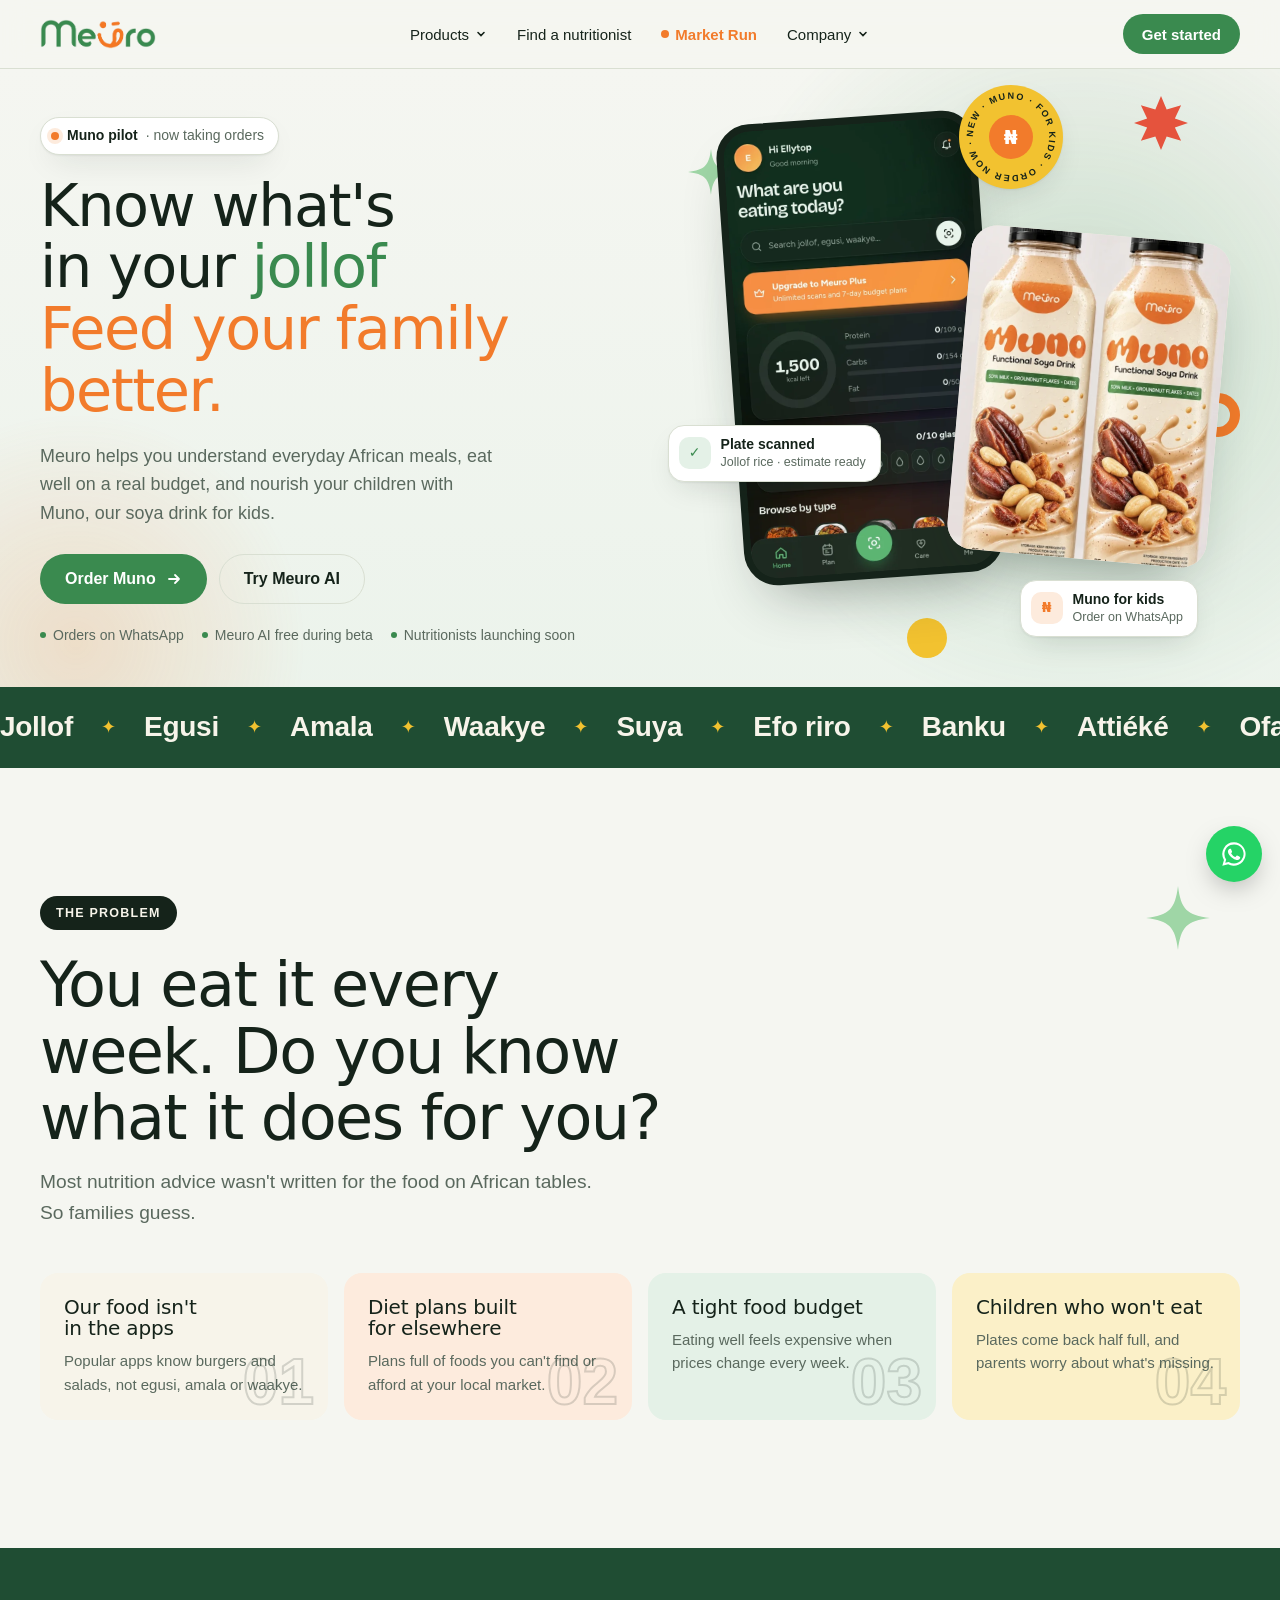
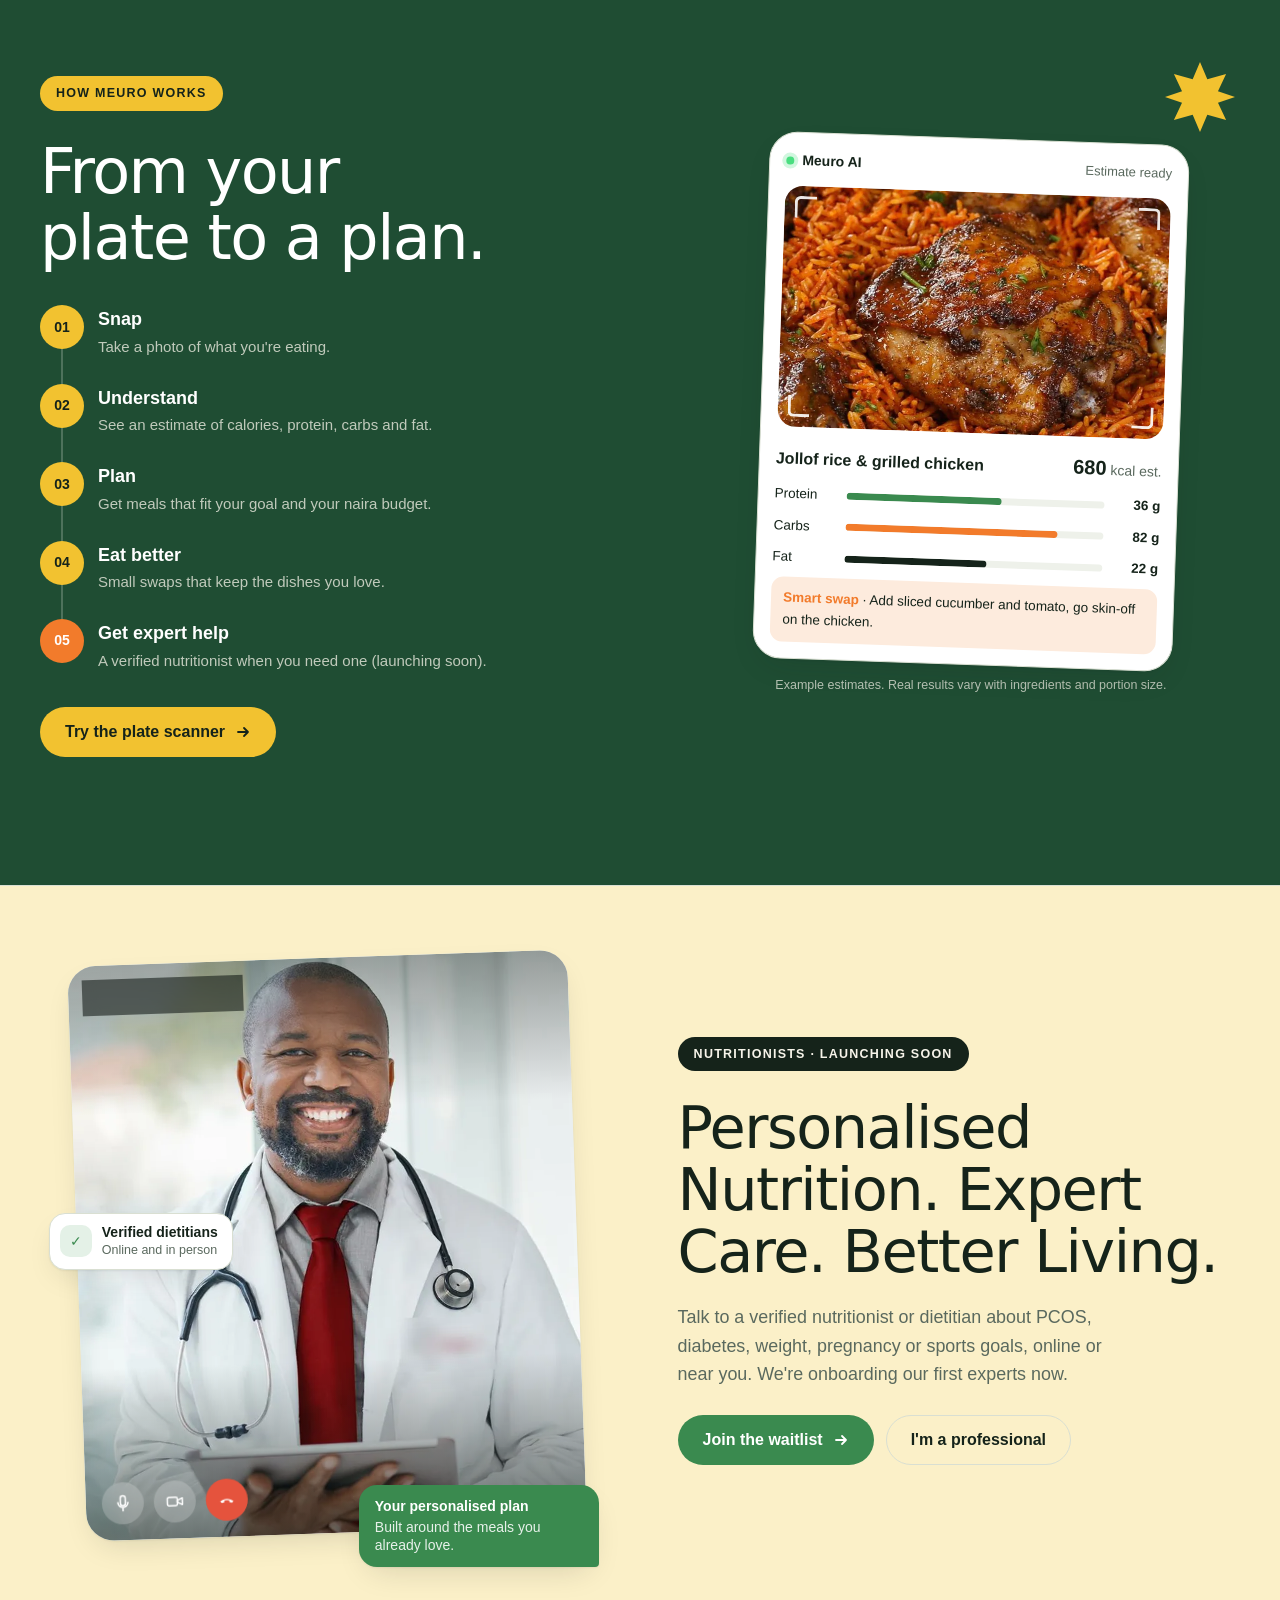
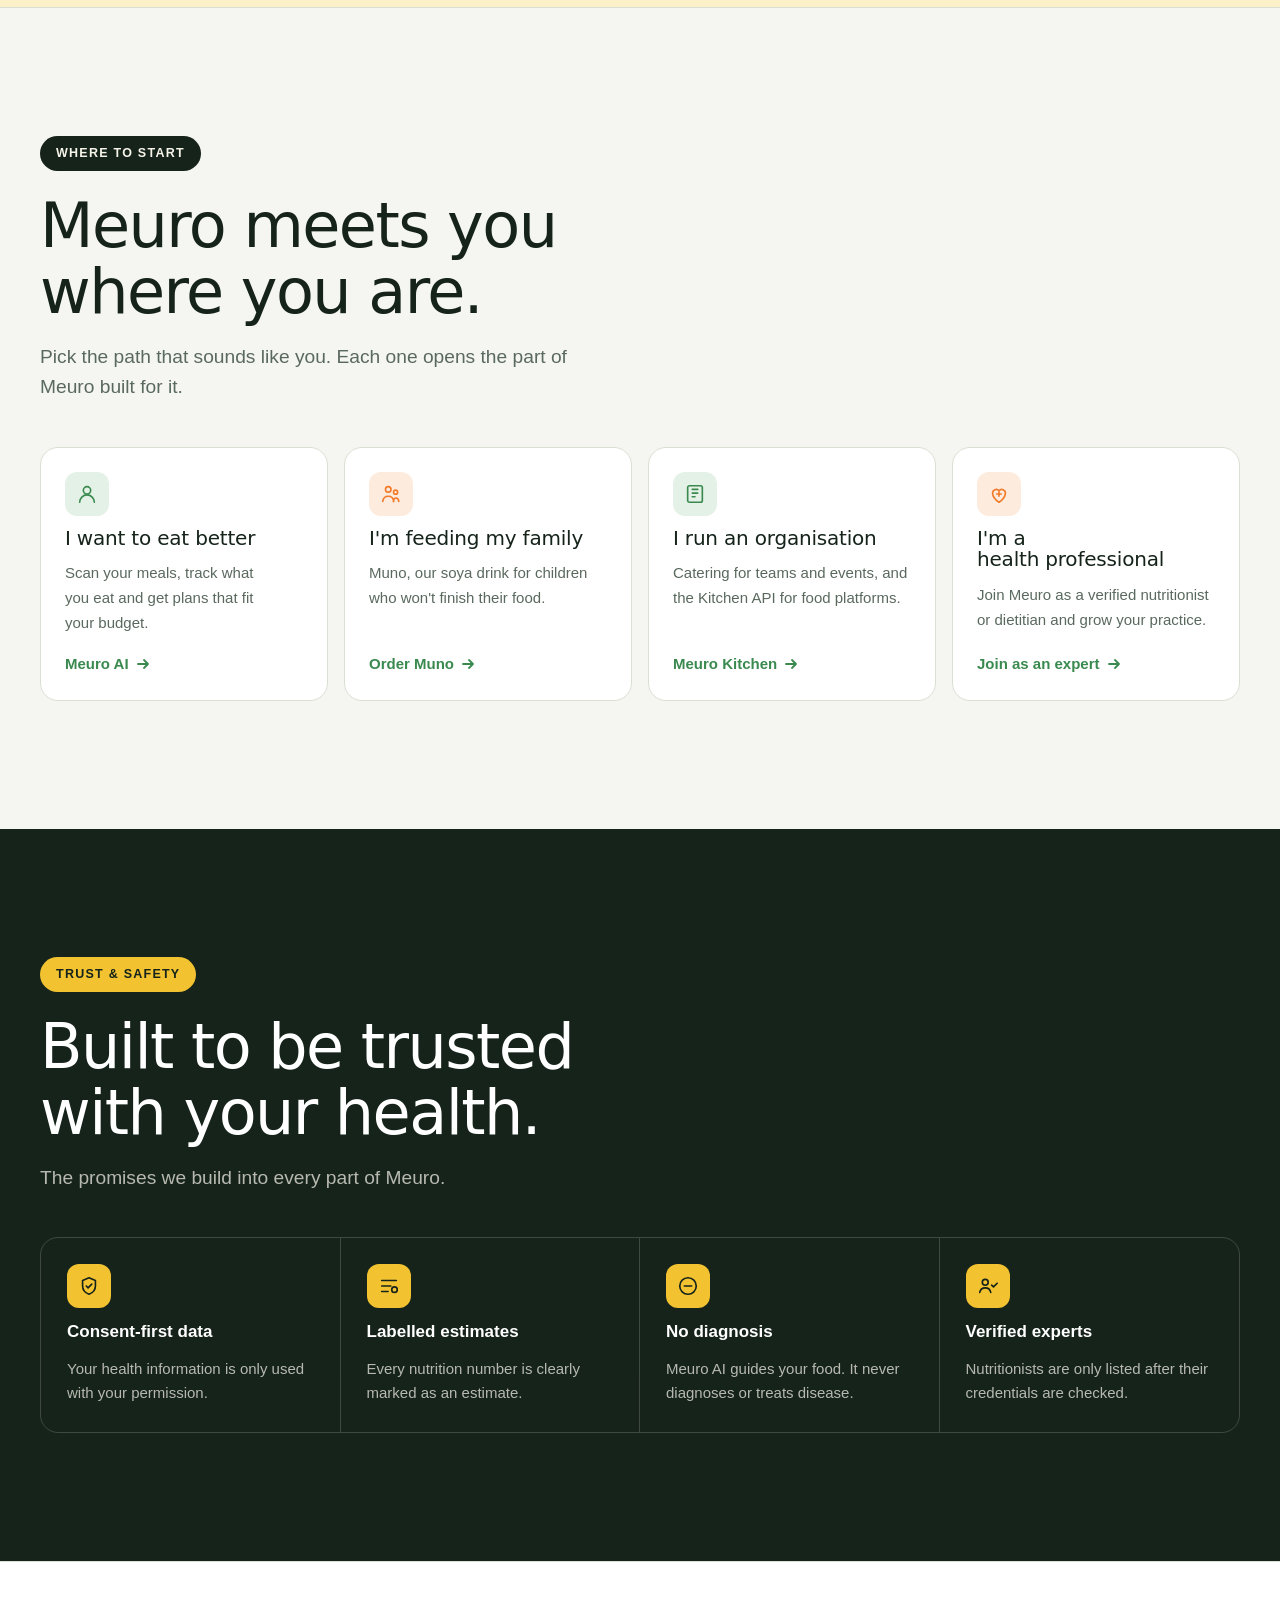
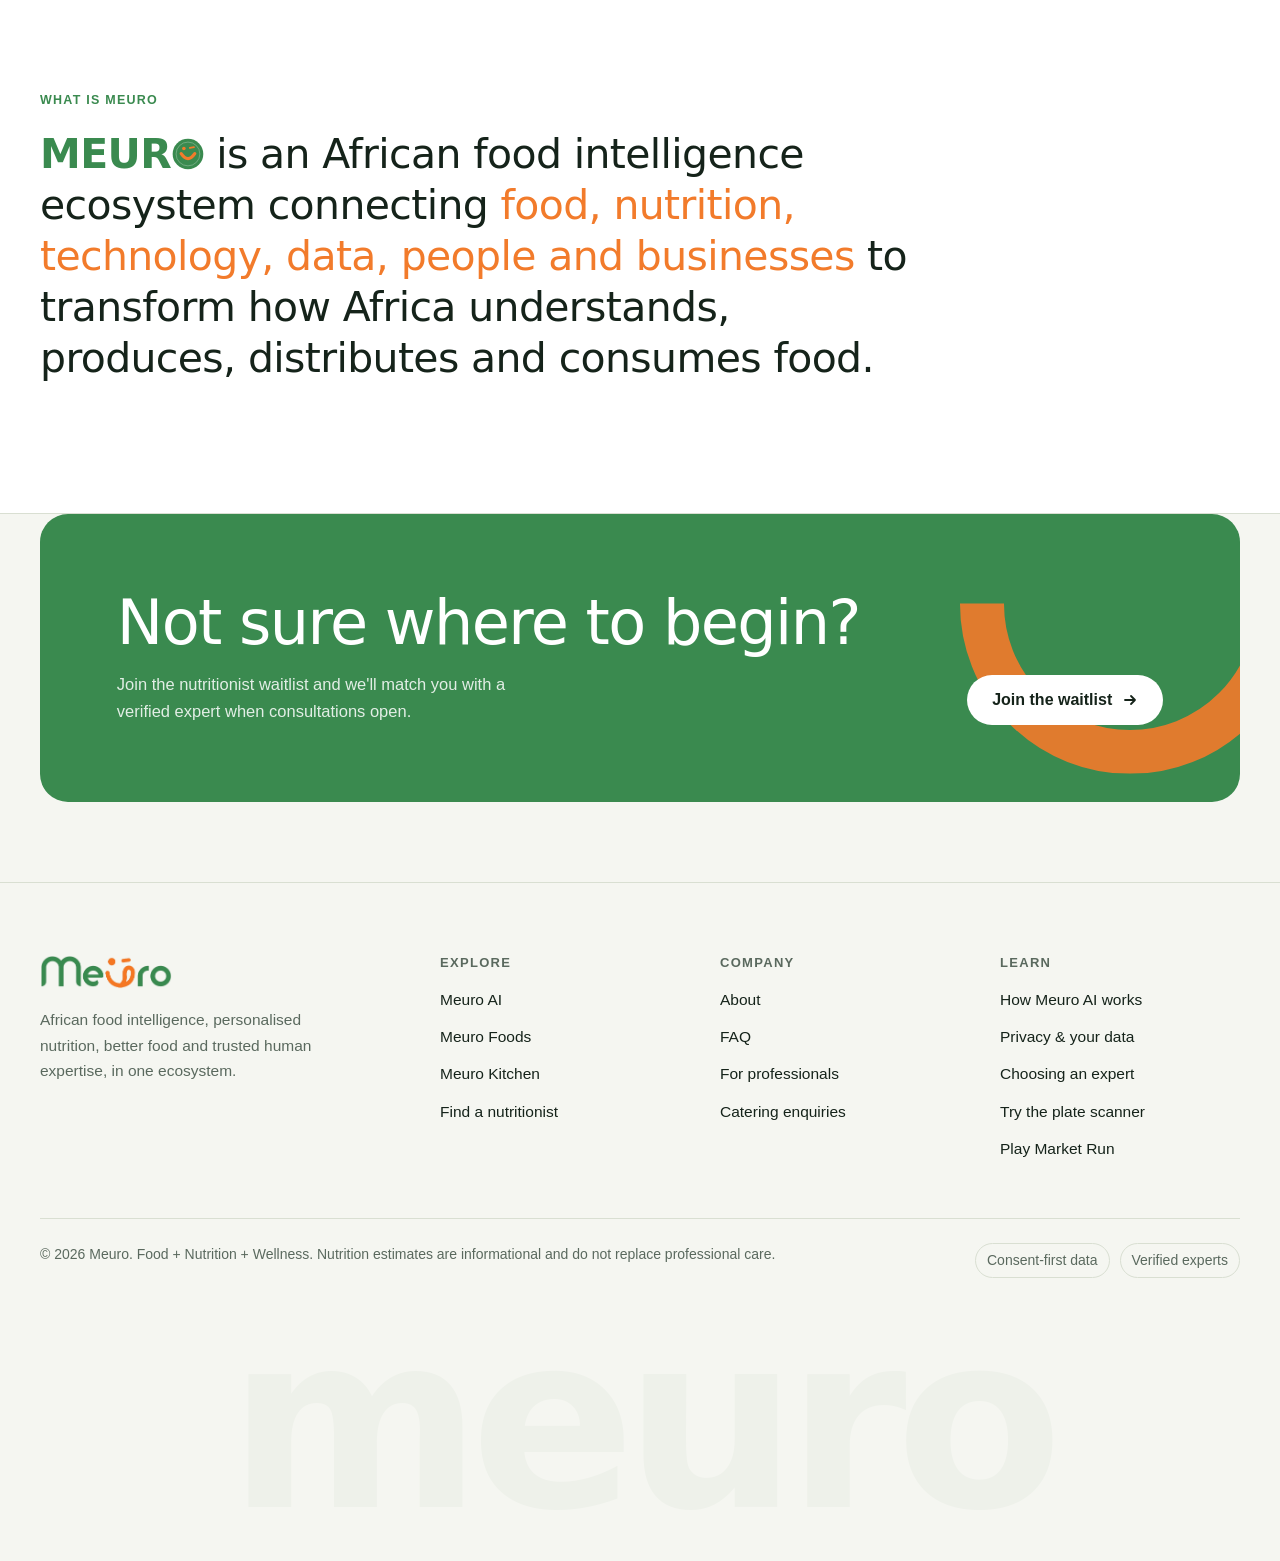
==== commit cf70c5f6: "Home: Book Hunt style - stickers, spinning Muno badge, dish ticker, colour bands, pill headers, smil" ====
--- a/index.html
+++ b/index.html
@@ -58,7 +58,7 @@
     <div class="hc-slide is-active">
       <div class="hc-copy">
         <a class="proof-pill" href="muno.html"><span class="dot"></span><b>Muno pilot</b> · now taking orders</a>
-        <h1 class="hc-title">Know what's in your <span class="rot" data-rotate="jollof,egusi,amala,waakye,suya,efo riro" aria-live="off">jollof</span>.<br><span class="hc-orange">Feed your family better.</span></h1>
+        <h1 class="hc-title">Know what's in your <span class="rot" data-rotate="jollof,egusi,amala,waakye,suya,efo riro" aria-live="off">jollof</span><br><span class="hc-orange">Feed your family better.</span></h1>
         <p class="hc-sub">Meuro helps you understand everyday African meals, eat well on a real budget, and nourish your children with Muno, our soya drink for kids.</p>
         <div class="btn-row">
           <a class="btn btn-primary" href="muno.html#order">Order Muno <svg class="arr" width="16" height="16" viewBox="0 0 16 16" fill="none" aria-hidden="true"><path d="M3 8h10M9 4l4 4-4 4" stroke="currentColor" stroke-width="1.8" stroke-linecap="round" stroke-linejoin="round"/></svg></a>
@@ -66,7 +66,7 @@
         </div>
         <p class="reassure"><span>Orders on WhatsApp</span><span>Meuro AI free during beta</span><span>Nutritionists launching soon</span></p>
       </div>
-      <div class="hc-visual duo">
+      <div class="hc-visual duo"><svg class="stk stk-star s1" viewBox="0 0 44 44" aria-hidden="true"><polygon points="22,0 26.6,10.9 38.4,7.6 33.3,18.4 44,22 33.3,25.6 38.4,36.4 26.6,33.1 22,44 17.4,33.1 5.6,36.4 10.7,25.6 0,22 10.7,18.4 5.6,7.6 17.4,10.9"/></svg><svg class="stk stk-spark s2" viewBox="0 0 44 44" aria-hidden="true"><path d="M22 0C24 16 28 20 44 22 28 24 24 28 22 44 20 28 16 24 0 22 16 20 20 16 22 0Z"/></svg><span class="stk stk-dot s3" aria-hidden="true"></span><span class="stk stk-ring s4" aria-hidden="true"></span><a class="spin-badge" href="muno.html" aria-label="New: Muno for kids"><svg viewBox="0 0 120 120"><defs><path id="sb" d="M60,60 m-44,0 a44,44 0 1,1 88,0 a44,44 0 1,1 -88,0"/></defs><text textLength="272" lengthAdjust="spacing"><textPath href="#sb" textLength="272" lengthAdjust="spacing">NEW · MUNO · FOR KIDS · ORDER NOW · </textPath></text></svg><b>₦</b></a>
         <figure class="duo-phone"><img src="img/app-home.webp" width="620" height="1128" alt="The Meuro AI app: calories left, protein, carbs, fat and water tracking" fetchpriority="high"></figure>
         <figure class="duo-muno"><img src="img/muno-card.webp" width="620" height="971" alt="Two bottles of Muno functional soya drink by Meuro"></figure>
         <a class="hc-chip duo-chip-a" href="ai.html"><span class="ok">✓</span><div><b>Plate scanned</b><small>Jollof rice · estimate ready</small></div></a>
@@ -76,8 +76,10 @@
   </div>
 </section>
 
-<section class="section pain"><div class="wrap reveal">
-  <div class="sec-head"><div><span class="eyebrow">The problem</span><h2 class="h-lg">You eat it every week. Do you know what it does for you?</h2><p class="lede">Most nutrition advice wasn't written for the food on African tables. So families guess.</p></div></div>
+<div class="ticker" aria-hidden="true"><div class="ticker-track"><span>Jollof</span><i>✦</i><span>Egusi</span><i>✦</i><span>Amala</span><i>✦</i><span>Waakye</span><i>✦</i><span>Suya</span><i>✦</i><span>Efo riro</span><i>✦</i><span>Banku</span><i>✦</i><span>Attiéké</span><i>✦</i><span>Ofada</span><i>✦</i><span>Moi moi</span><i>✦</i><span>Kelewele</span><i>✦</i><span>Ugali</span><i>✦</i><span>Jollof</span><i>✦</i><span>Egusi</span><i>✦</i><span>Amala</span><i>✦</i><span>Waakye</span><i>✦</i><span>Suya</span><i>✦</i><span>Efo riro</span><i>✦</i><span>Banku</span><i>✦</i><span>Attiéké</span><i>✦</i><span>Ofada</span><i>✦</i><span>Moi moi</span><i>✦</i><span>Kelewele</span><i>✦</i><span>Ugali</span><i>✦</i></div></div>
+
+<section class="section pain"><div class="wrap reveal"><svg class="stk stk-spark p1" viewBox="0 0 44 44" aria-hidden="true"><path d="M22 0C24 16 28 20 44 22 28 24 24 28 22 44 20 28 16 24 0 22 16 20 20 16 22 0Z"/></svg>
+  <div class="sec-head"><div><span class="pill-tag">The problem</span><h2 class="h-lg">You eat it every week. Do you know what it does for you?</h2><p class="lede">Most nutrition advice wasn't written for the food on African tables. So families guess.</p></div></div>
   <div class="cards pain-cards">
     <div class="card"><span class="n">01</span><h3>Our food isn't in the apps</h3><p>Popular apps know burgers and salads, not egusi, amala or waakye.</p></div>
     <div class="card"><span class="n">02</span><h3>Diet plans built for elsewhere</h3><p>Plans full of foods you can't find or afford at your local market.</p></div>
@@ -86,10 +88,10 @@
   </div>
 </div></section>
 
-<section class="section how"><div class="wrap reveal">
+<section class="section how"><div class="wrap reveal"><svg class="stk stk-star h1s" viewBox="0 0 44 44" aria-hidden="true"><polygon points="22,0 26.6,10.9 38.4,7.6 33.3,18.4 44,22 33.3,25.6 38.4,36.4 26.6,33.1 22,44 17.4,33.1 5.6,36.4 10.7,25.6 0,22 10.7,18.4 5.6,7.6 17.4,10.9"/></svg>
   <div class="how-grid">
     <div class="how-copy">
-      <span class="eyebrow">How Meuro works</span>
+      <span class="pill-tag light">How Meuro works</span>
       <h2 class="h-lg">From your plate to a plan.</h2>
       <ol class="flow">
         <li><span class="n">01</span><div><b>Snap</b><p>Take a photo of what you're eating.</p></div></li>
@@ -134,7 +136,7 @@
         <div class="hc-bubble" aria-hidden="true"><b>Your personalised plan</b><span>Built around the meals you already love.</span></div>
       </div>
       <div class="hc-copy">
-        <span class="eyebrow">Nutritionists · launching soon</span>
+        <span class="pill-tag">Nutritionists · launching soon</span>
         <h2 class="hc-title">Personalised Nutrition. Expert Care. Better Living.</h2>
         <p class="hc-sub">Talk to a verified nutritionist or dietitian about PCOS, diabetes, weight, pregnancy or sports goals, online or near you. We're onboarding our first experts now.</p>
         <div class="btn-row">
@@ -149,7 +151,7 @@
 
 
 <section class="section"><div class="wrap reveal">
-  <div class="sec-head"><div><span class="eyebrow">Where to start</span><h2 class="h-lg">Meuro meets you where you are.</h2><p class="lede">Pick the path that sounds like you. Each one opens the part of Meuro built for it.</p></div></div>
+  <div class="sec-head"><div><span class="pill-tag">Where to start</span><h2 class="h-lg">Meuro meets you where you are.</h2><p class="lede">Pick the path that sounds like you. Each one opens the part of Meuro built for it.</p></div></div>
   <div class="paths">
     <a href="ai.html"><span class="ic"><svg viewBox="0 0 24 24" fill="none" stroke="currentColor" stroke-width="1.8" stroke-linecap="round" stroke-linejoin="round"><circle cx="12" cy="8" r="4"/><path d="M4 21a8 8 0 0116 0"/></svg></span><h3>I want to eat better</h3><p>Scan your meals, track what you eat and get plans that fit your budget.</p><span class="go">Meuro AI <svg class="arr" width="16" height="16" viewBox="0 0 16 16" fill="none" aria-hidden="true"><path d="M3 8h10M9 4l4 4-4 4" stroke="currentColor" stroke-width="1.8" stroke-linecap="round" stroke-linejoin="round"/></svg></span></a>
     <a href="muno.html"><span class="ic"><svg viewBox="0 0 24 24" fill="none" stroke="currentColor" stroke-width="1.8" stroke-linecap="round" stroke-linejoin="round"><circle cx="9" cy="7" r="3"/><circle cx="17" cy="10" r="2.2"/><path d="M3 20c.5-3.5 3-5.5 6-5.5s5.5 2 6 5.5M14.5 20c.3-2.3 1.4-3.6 3-3.6s2.7 1.3 3 3.6"/></svg></span><h3>I'm feeding my family</h3><p>Muno, our soya drink for children who won't finish their food.</p><span class="go">Order Muno <svg class="arr" width="16" height="16" viewBox="0 0 16 16" fill="none" aria-hidden="true"><path d="M3 8h10M9 4l4 4-4 4" stroke="currentColor" stroke-width="1.8" stroke-linecap="round" stroke-linejoin="round"/></svg></span></a>
@@ -159,7 +161,7 @@
 </div></section>
 
 <section class="section trust"><div class="wrap reveal">
-  <div class="sec-head"><div><span class="eyebrow">Trust &amp; safety</span><h2 class="h-lg">Built to be trusted with your health.</h2><p class="lede">The promises we build into every part of Meuro.</p></div></div>
+  <div class="sec-head"><div><span class="pill-tag light">Trust &amp; safety</span><h2 class="h-lg">Built to be trusted with your health.</h2><p class="lede">The promises we build into every part of Meuro.</p></div></div>
   <div class="trust-grid">
     <div><span class="ic"><svg width="22" height="22" viewBox="0 0 24 24" fill="none" stroke="currentColor" stroke-width="1.8" stroke-linecap="round" stroke-linejoin="round"><path d="M12 3l7 3v6c0 4-3 7.5-7 9-4-1.5-7-5-7-9V6z"/><path d="M9 12l2 2 4-4"/></svg></span><b>Consent-first data</b><span>Your health information is only used with your permission.</span></div>
     <div><span class="ic"><svg width="22" height="22" viewBox="0 0 24 24" fill="none" stroke="currentColor" stroke-width="1.8" stroke-linecap="round" stroke-linejoin="round"><path d="M4 6h16M4 12h10M4 18h7"/><circle cx="18" cy="16" r="3"/></svg></span><b>Labelled estimates</b><span>Every nutrition number is clearly marked as an estimate.</span></div>
@@ -170,7 +172,7 @@
 
 <section class="section statement"><div class="wrap reveal">
   <span class="eyebrow">What is Meuro</span>
-  <p class="statement-text"><b>MEURO</b> is an African food intelligence ecosystem connecting <em>food, nutrition, technology, data, people and businesses</em> to transform how Africa understands, produces, distributes and consumes food.</p>
+  <p class="statement-text"><b class="meuro-word">MEUR<svg class="smile-o" viewBox="0 0 250 250" aria-hidden="true"><circle cx="125" cy="125" r="120" fill="currentColor"/><circle cx="125" cy="125" r="93" fill="none" stroke="rgba(255,255,255,.35)" stroke-width="6"/><path d="M72 122 Q125 200 178 122" fill="none" stroke="#F27B2B" stroke-width="25" stroke-linecap="round"/><circle cx="93" cy="82" r="14" fill="#F27B2B"/><line x1="140" y1="78" x2="172" y2="71" stroke="#F27B2B" stroke-width="14" stroke-linecap="round"/></svg><span class="sr">O</span></b> is an African food intelligence ecosystem connecting <em>food, nutrition, technology, data, people and businesses</em> to transform how Africa understands, produces, distributes and consumes food.</p>
 </div></section>
 
 <section style="padding-bottom:40px"><div class="wrap reveal">
--- a/styles.css
+++ b/styles.css
@@ -617,7 +617,7 @@
 @media (max-width:480px){.hero-one .btn-row,.nutri-band .btn-row{flex-wrap:nowrap}.hero-one .btn-row>.btn,.nutri-band .btn-row>.btn{flex:0 0 auto}}
 
 /* Home: rotating dish word */
-.rot{color:var(--green);display:inline-block;min-width:4.1em;transition:opacity .35s,transform .35s}
+.rot{color:var(--green);display:inline-block;transition:opacity .35s,transform .35s}
 .rot.out{opacity:0;transform:translateY(-.25em)}
 @media (prefers-reduced-motion:reduce){.rot{transition:none}}
 /* Home: the problem */
@@ -672,3 +672,75 @@
 .trust-grid span:not(.ic){color:var(--muted);font-size:15px}
 @media (max-width:980px){.pain-cards,.trust-grid{grid-template-columns:repeat(2,minmax(0,1fr))}.trust-grid>div:nth-child(2){border-right:0}.trust-grid>div:nth-child(-n+2){border-bottom:1px solid var(--line)}.how-grid{grid-template-columns:minmax(0,1fr)}}
 @media (max-width:600px){.pain-cards,.trust-grid{grid-template-columns:minmax(0,1fr)}.trust-grid>div{border-right:0;border-bottom:1px solid var(--line)}.trust-grid>div:last-child{border-bottom:0}}
+
+/* ===== Home, Book Hunt style: playful stickers, colour bands, pill headers (type scale unchanged) ===== */
+:root{--sun:#F2C230;--cream:#F7F4EA;--deep:#1F4D33}
+.sr{position:absolute;width:1px;height:1px;overflow:hidden;clip:rect(0 0 0 0)}
+.pill-tag{justify-self:start;display:inline-block;padding:7px 16px;border-radius:999px;background:var(--ink);color:var(--cream);font-size:12.5px;font-weight:600;letter-spacing:.1em;text-transform:uppercase;margin-bottom:6px}
+.pill-tag.light{background:var(--sun);color:var(--ink)}
+.stk{position:absolute;pointer-events:none;z-index:0}
+.stk-star{width:54px;height:54px;fill:#E5533D}
+.stk-spark{width:46px;height:46px;fill:#9FD6A6}
+.stk-dot{width:40px;height:40px;border-radius:50%;background:var(--sun)}
+.stk-ring{width:44px;height:44px;border-radius:50%;border:10px solid var(--orange)}
+.duo .s1{top:-4%;right:6%;animation:wob 6s ease-in-out infinite}
+.duo .s2{left:-2%;top:6%;animation:wob 7s ease-in-out infinite reverse}
+.duo .s3{left:40%;bottom:-2%}
+.duo .s4{right:-4%;top:52%}
+@keyframes wob{0%,100%{transform:rotate(0) scale(1)}50%{transform:rotate(18deg) scale(1.08)}}
+.duo-phone{transform:rotate(-4deg)}
+.duo-muno{transform:rotate(5deg)}
+.duo figure{z-index:1}.duo .hc-chip,.spin-badge{z-index:2}
+.spin-badge{position:absolute;right:30%;top:-6%;width:104px;height:104px;border-radius:50%;background:var(--sun);display:grid;place-items:center;text-decoration:none;color:var(--ink);box-shadow:var(--shadow)}
+.spin-badge svg{position:absolute;inset:0;width:100%;height:100%;animation:spin 14s linear infinite}
+.spin-badge text{font-size:10.5px;font-weight:700;letter-spacing:.14em;fill:var(--ink)}
+.spin-badge b{width:44px;height:44px;border-radius:50%;background:var(--orange);color:#fff;display:grid;place-items:center;font-size:20px}
+@keyframes spin{to{transform:rotate(360deg)}}
+/* ticker */
+.ticker{background:var(--deep);color:var(--cream);overflow:hidden;border-block:1px solid var(--deep);padding:16px 0}
+.ticker-track{display:flex;gap:28px;width:max-content;animation:tick 40s linear infinite;align-items:center}
+.ticker span{font-size:clamp(20px,2.2vw,28px);font-weight:600;letter-spacing:-.01em;white-space:nowrap}
+.ticker i{font-style:normal;color:var(--sun);font-size:18px}
+@keyframes tick{to{transform:translateX(-50%)}}
+/* problem: colourful numbered cards */
+.pain{position:relative}
+.pain .wrap{position:relative}
+.pain .p1{right:4%;top:-10px;width:64px;height:64px}
+.pain-cards .card{position:relative;overflow:hidden;border:0;transition:transform .25s}
+.pain-cards .card:nth-child(1){background:var(--cream)}
+.pain-cards .card:nth-child(2){background:var(--orange-soft)}
+.pain-cards .card:nth-child(3){background:var(--green-soft)}
+.pain-cards .card:nth-child(4){background:#FBF0C8}
+.pain-cards .card:hover{transform:rotate(-1.5deg) translateY(-4px)}
+.pain-cards .n{font-size:64px!important;line-height:1;font-weight:700!important;color:transparent!important;-webkit-text-stroke:2px var(--ink);opacity:.16;position:absolute;right:14px;bottom:6px}
+/* how it works: deep green band */
+.how{background:var(--deep)!important;border:0!important;color:var(--cream);position:relative;overflow:hidden}
+.how .wrap{position:relative}
+.how .h1s{right:2%;top:-14px;width:70px;height:70px;fill:var(--sun)}
+.how h2,.how .flow b{color:#fff}
+.how .flow p{color:rgba(247,244,234,.75)}
+.how .flow .n{background:var(--sun)!important;color:var(--ink)!important}
+.how .flow li:last-child .n{background:var(--orange)!important;color:#fff!important}
+.how .flow li:not(:last-child)::after{background:rgba(247,244,234,.22)}
+.how .btn-primary{background:var(--sun);color:var(--ink)}
+.how .live-card{transform:rotate(2deg);background:#fff}
+.how .live-note{color:rgba(247,244,234,.7)}
+/* nutritionist band: warm */
+.nutri-band{background:#FBF0C8!important}
+.nutri-band .hc-call{transform:rotate(-2deg)}
+/* trust: dark ink band */
+.trust{background:var(--ink);color:var(--cream)}
+.trust h2{color:#fff}.trust .lede{color:rgba(247,244,234,.72)}
+.trust .trust-grid{background:transparent;border-color:rgba(247,244,234,.18)}
+.trust .trust-grid>div{border-color:rgba(247,244,234,.18)!important}
+.trust .trust-grid b{color:#fff}.trust .trust-grid span:not(.ic){color:rgba(247,244,234,.72)}
+.trust .trust-grid .ic{background:var(--sun);color:var(--ink)}
+/* where to start: coloured icon tiles + tilt on hover */
+.paths a:hover{transform:translateY(-4px) rotate(-1deg)}
+/* statement: Meuro smile as the O */
+.meuro-word{white-space:nowrap}
+.smile-o{display:inline-block;width:.78em;height:.78em;vertical-align:-.06em;margin-left:.02em;color:var(--green)}
+@media (max-width:860px){.duo .s1{display:none}.spin-badge{width:84px;height:84px;right:-1%;left:auto;top:-5%}.spin-badge b{width:36px;height:36px;font-size:16px}.pain-cards .n{font-size:52px!important}}
+@media (prefers-reduced-motion:reduce){.ticker-track,.spin-badge svg,.duo .stk{animation:none}}
+
+.how .live-card{color:var(--ink)}
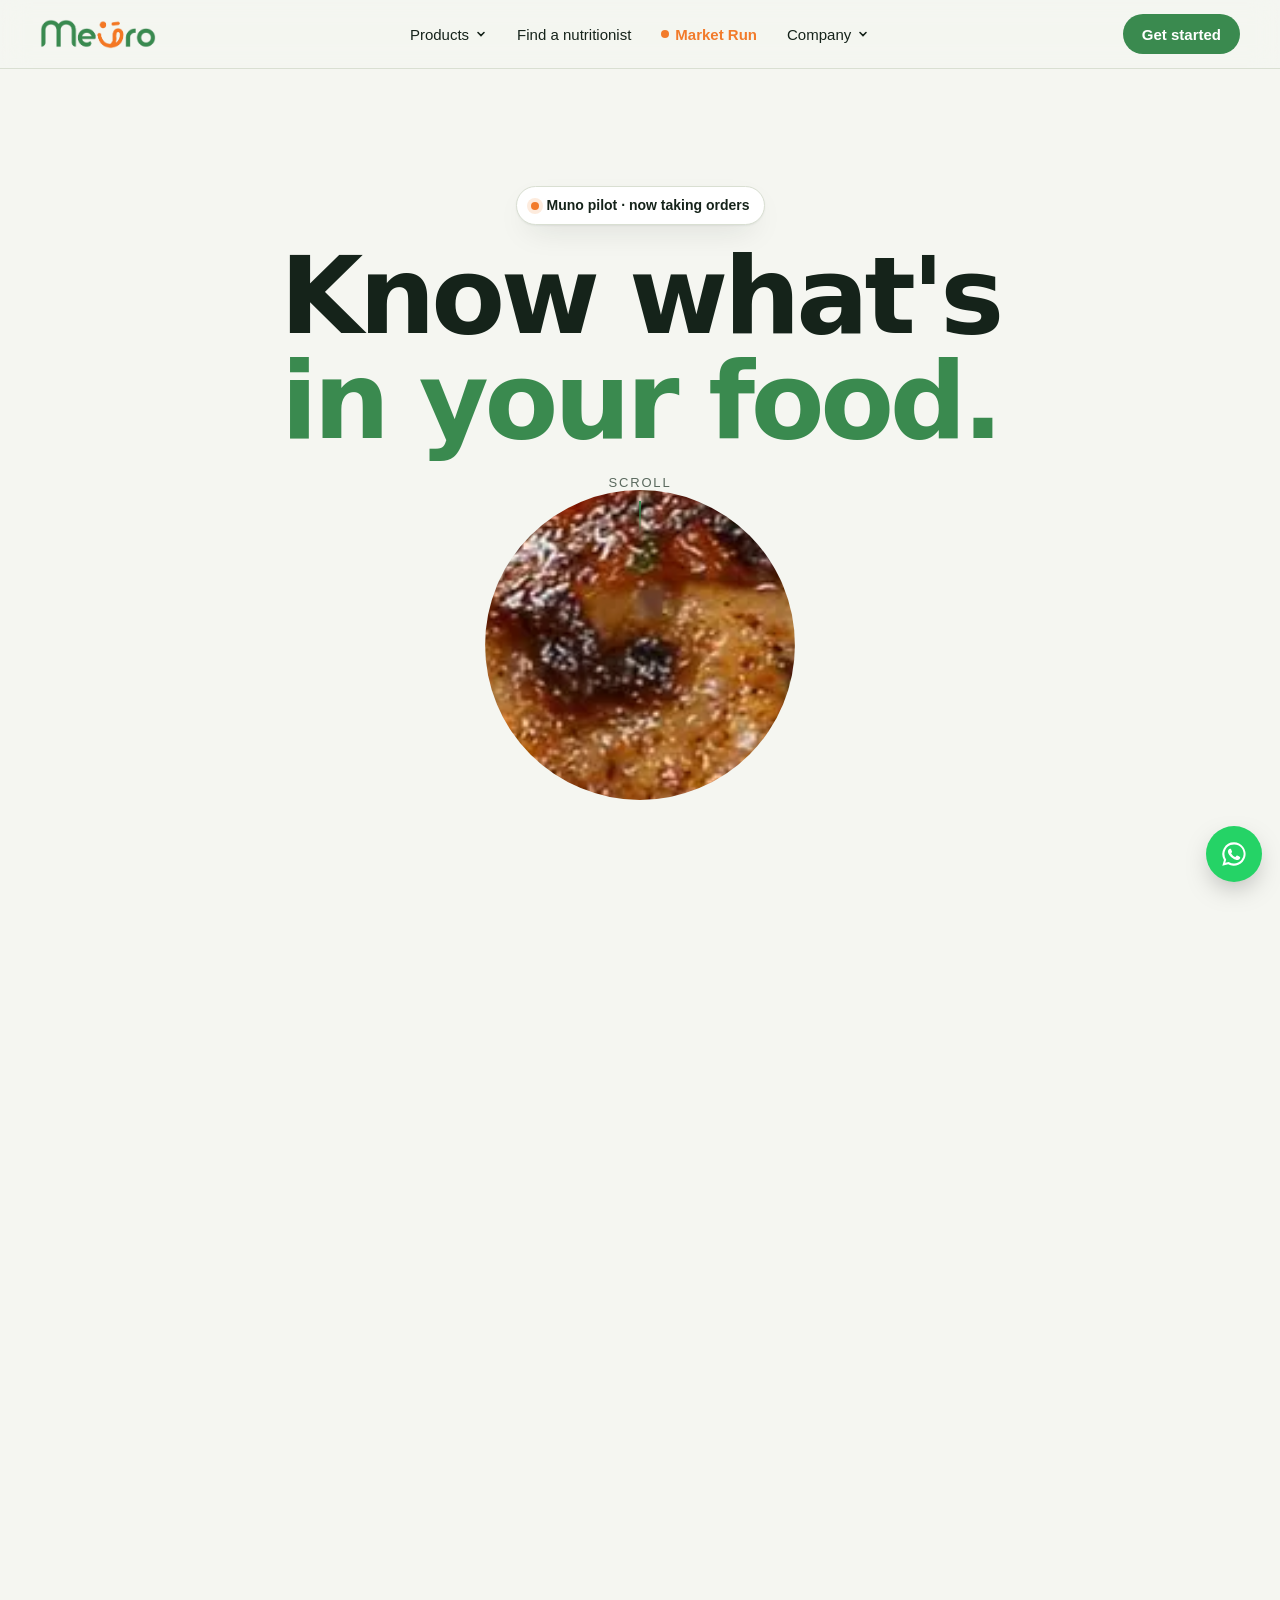
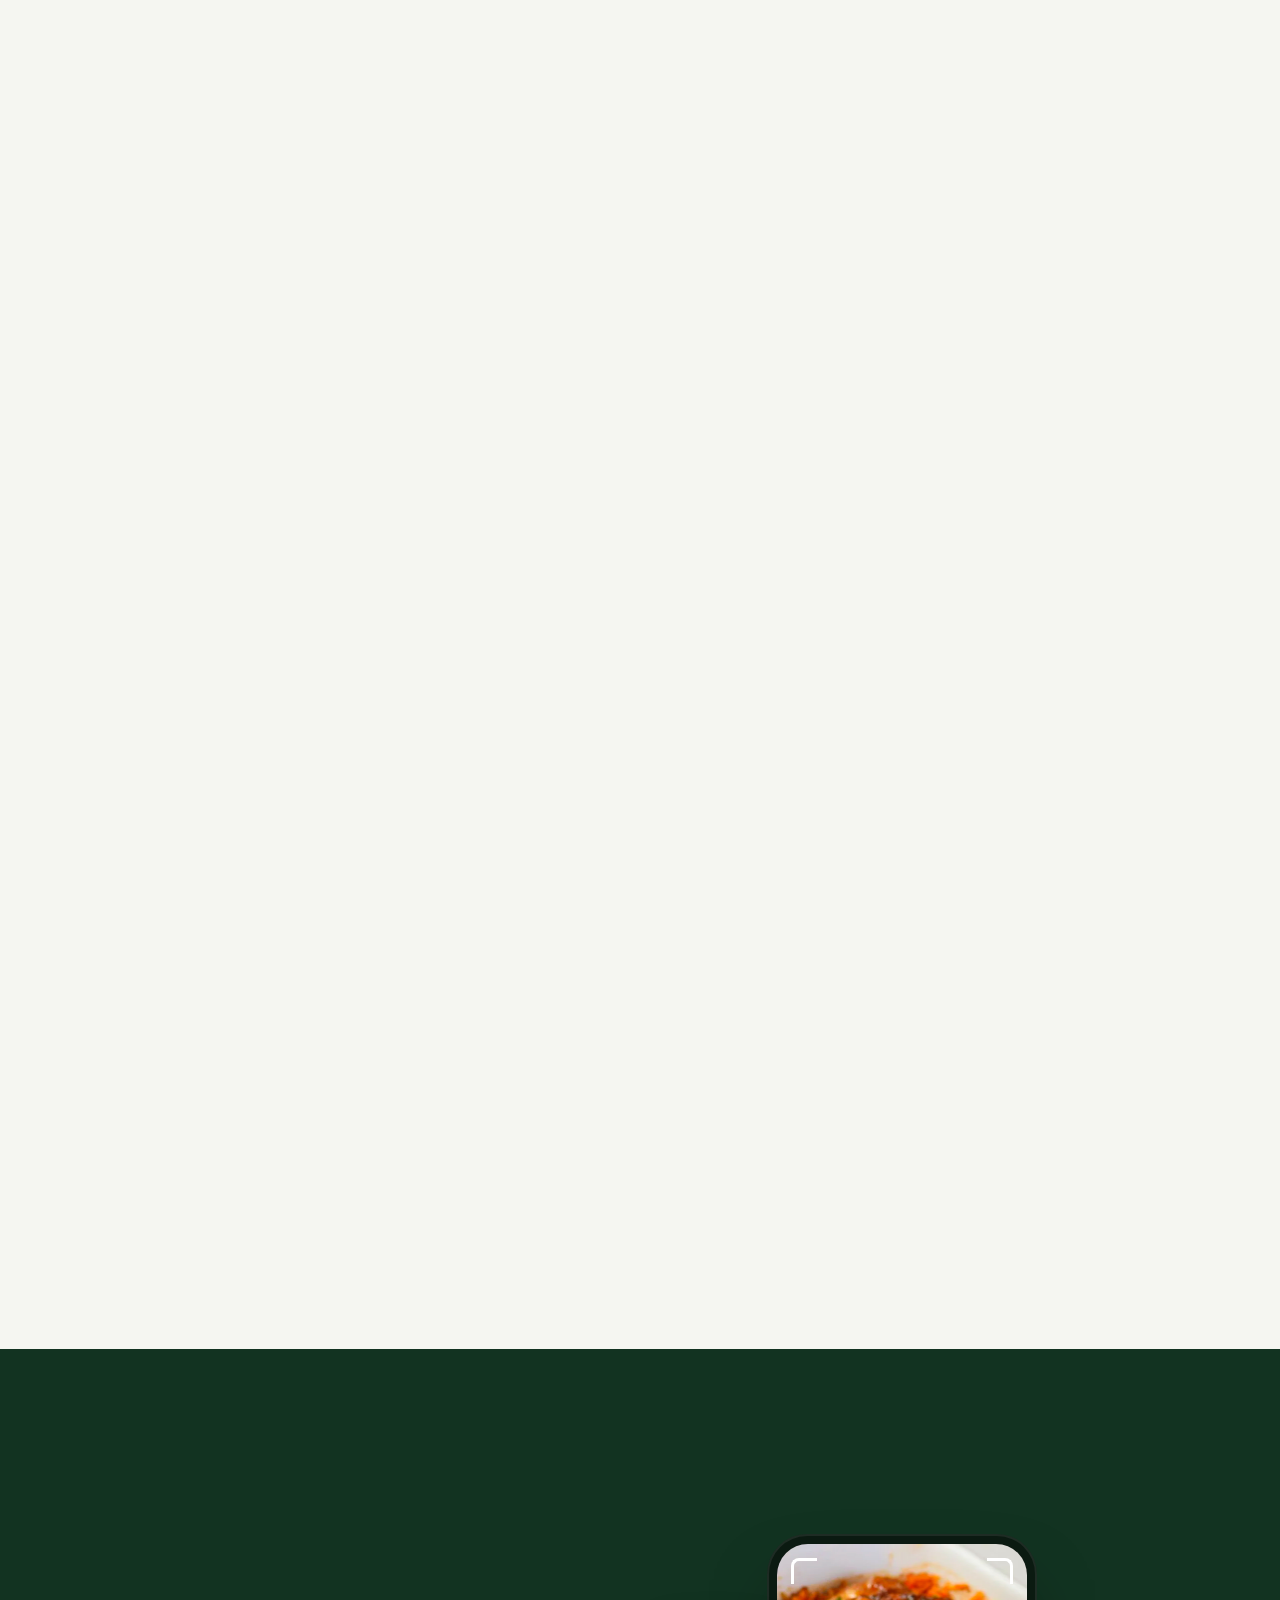
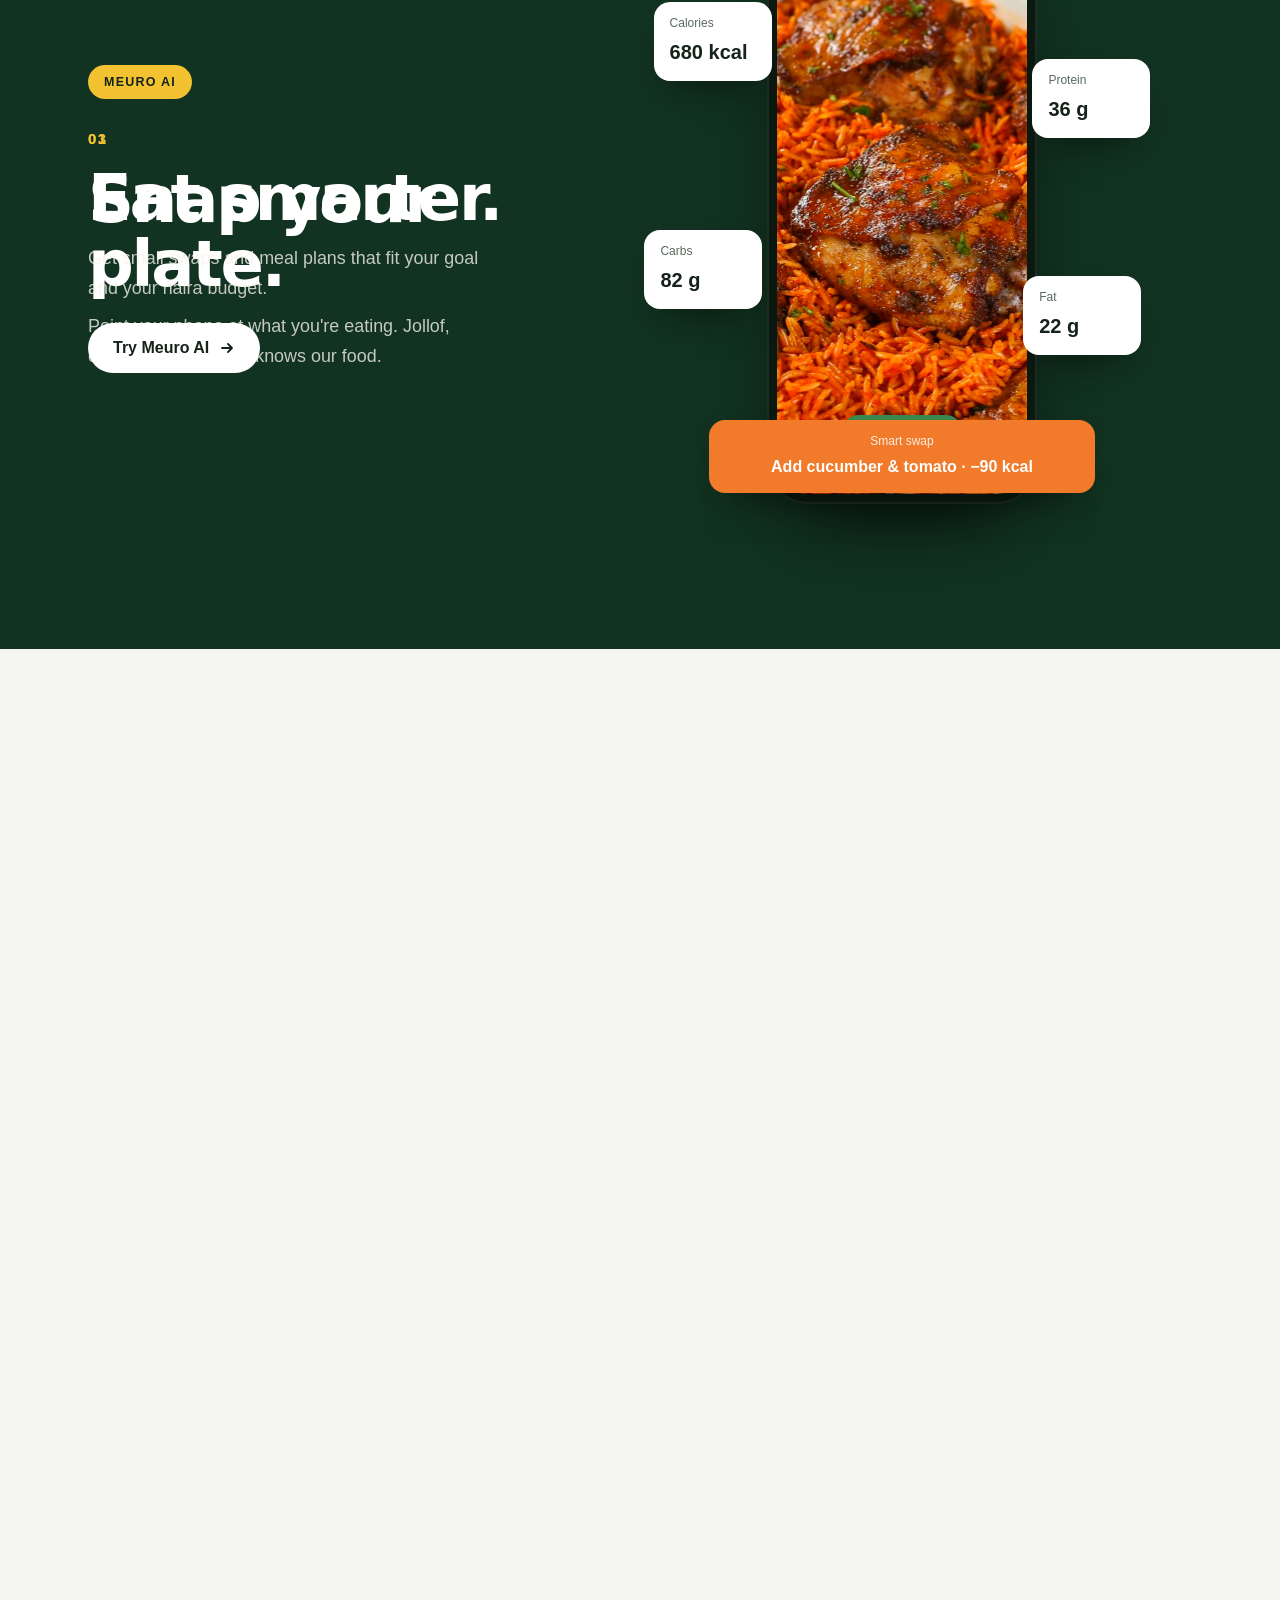
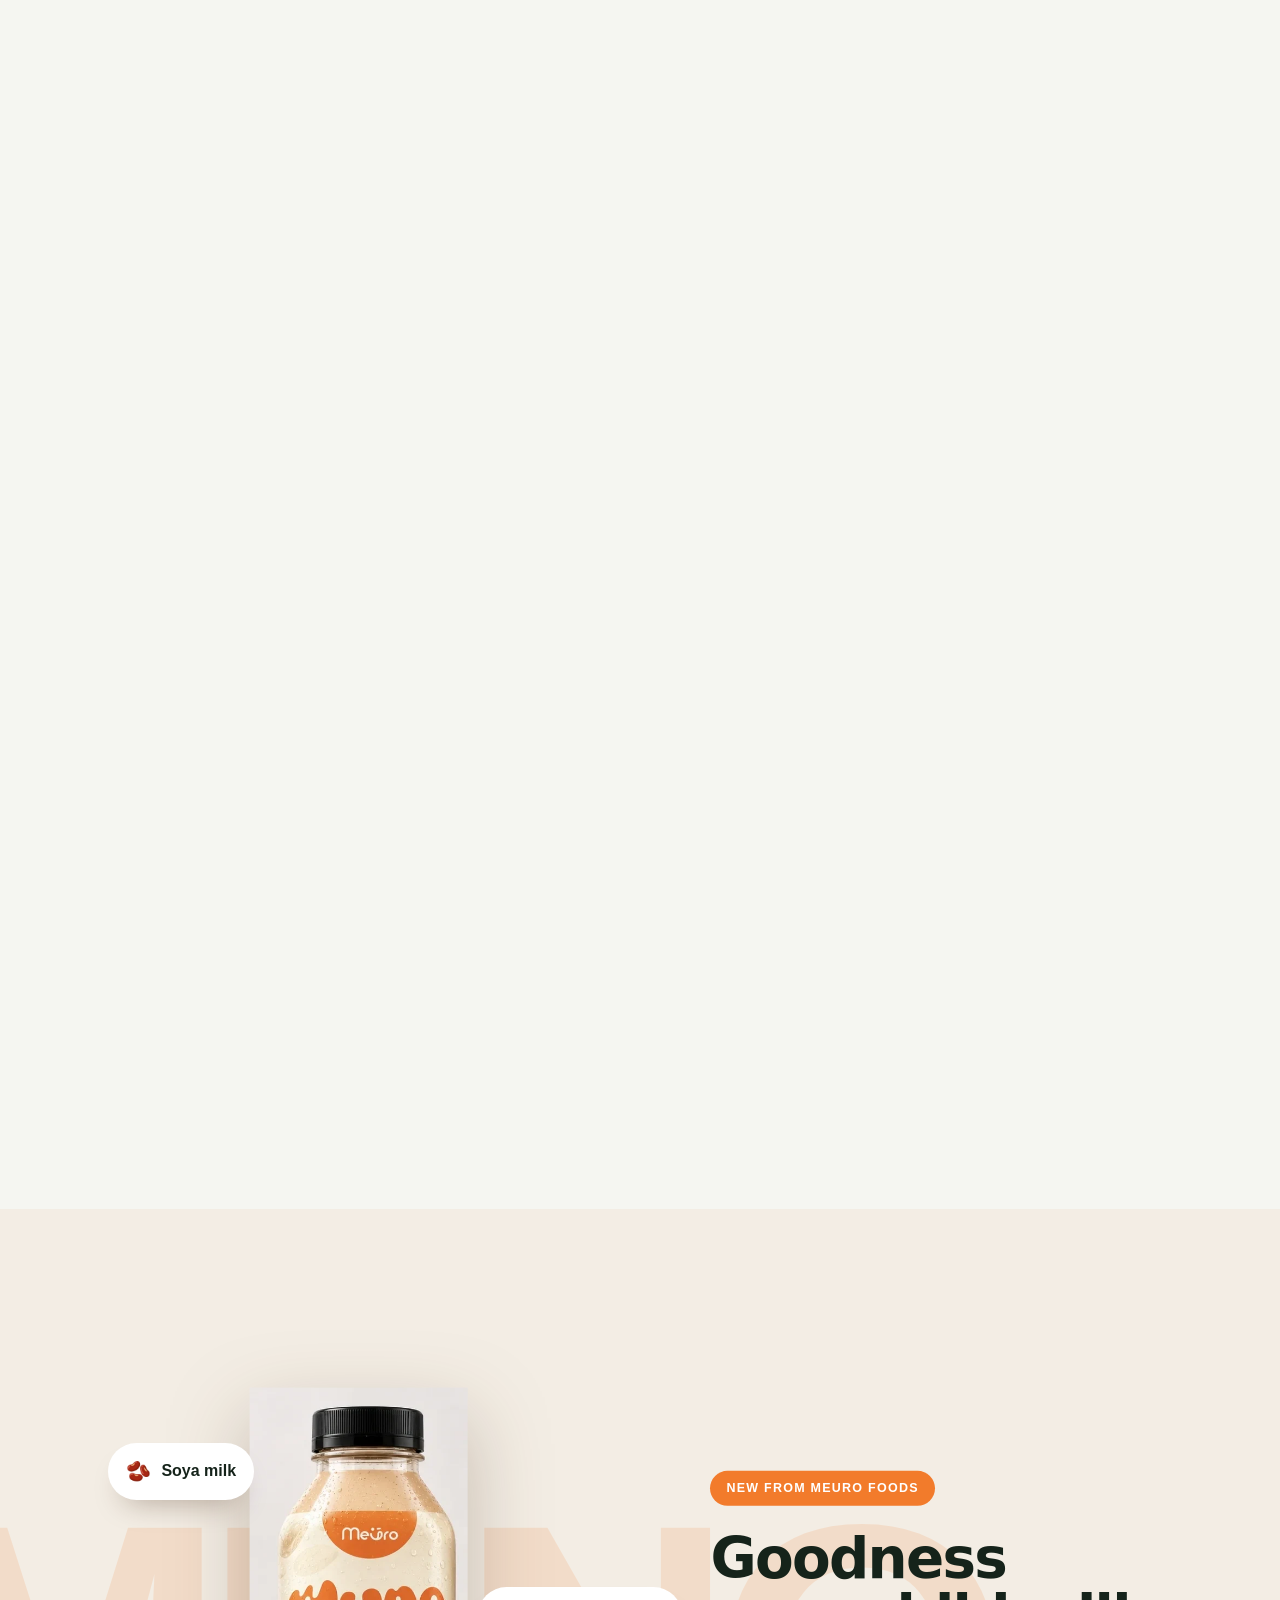
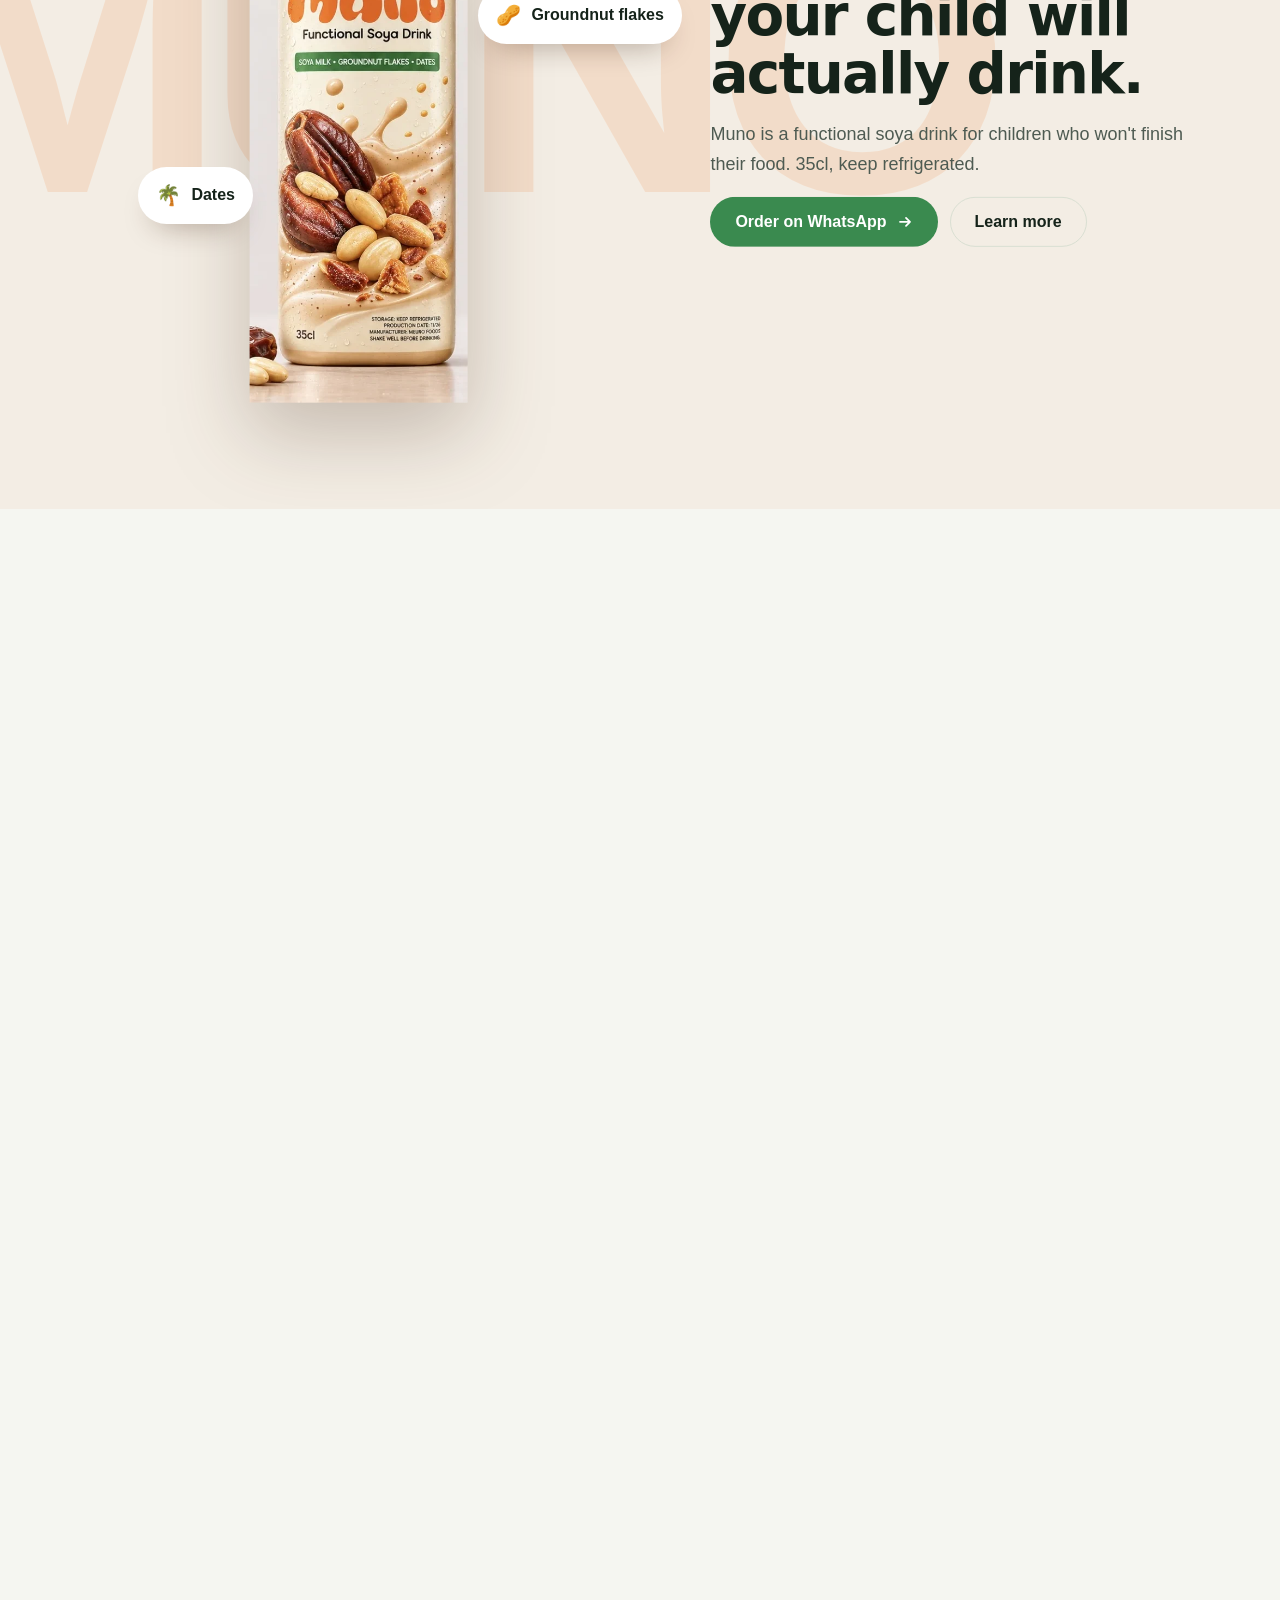
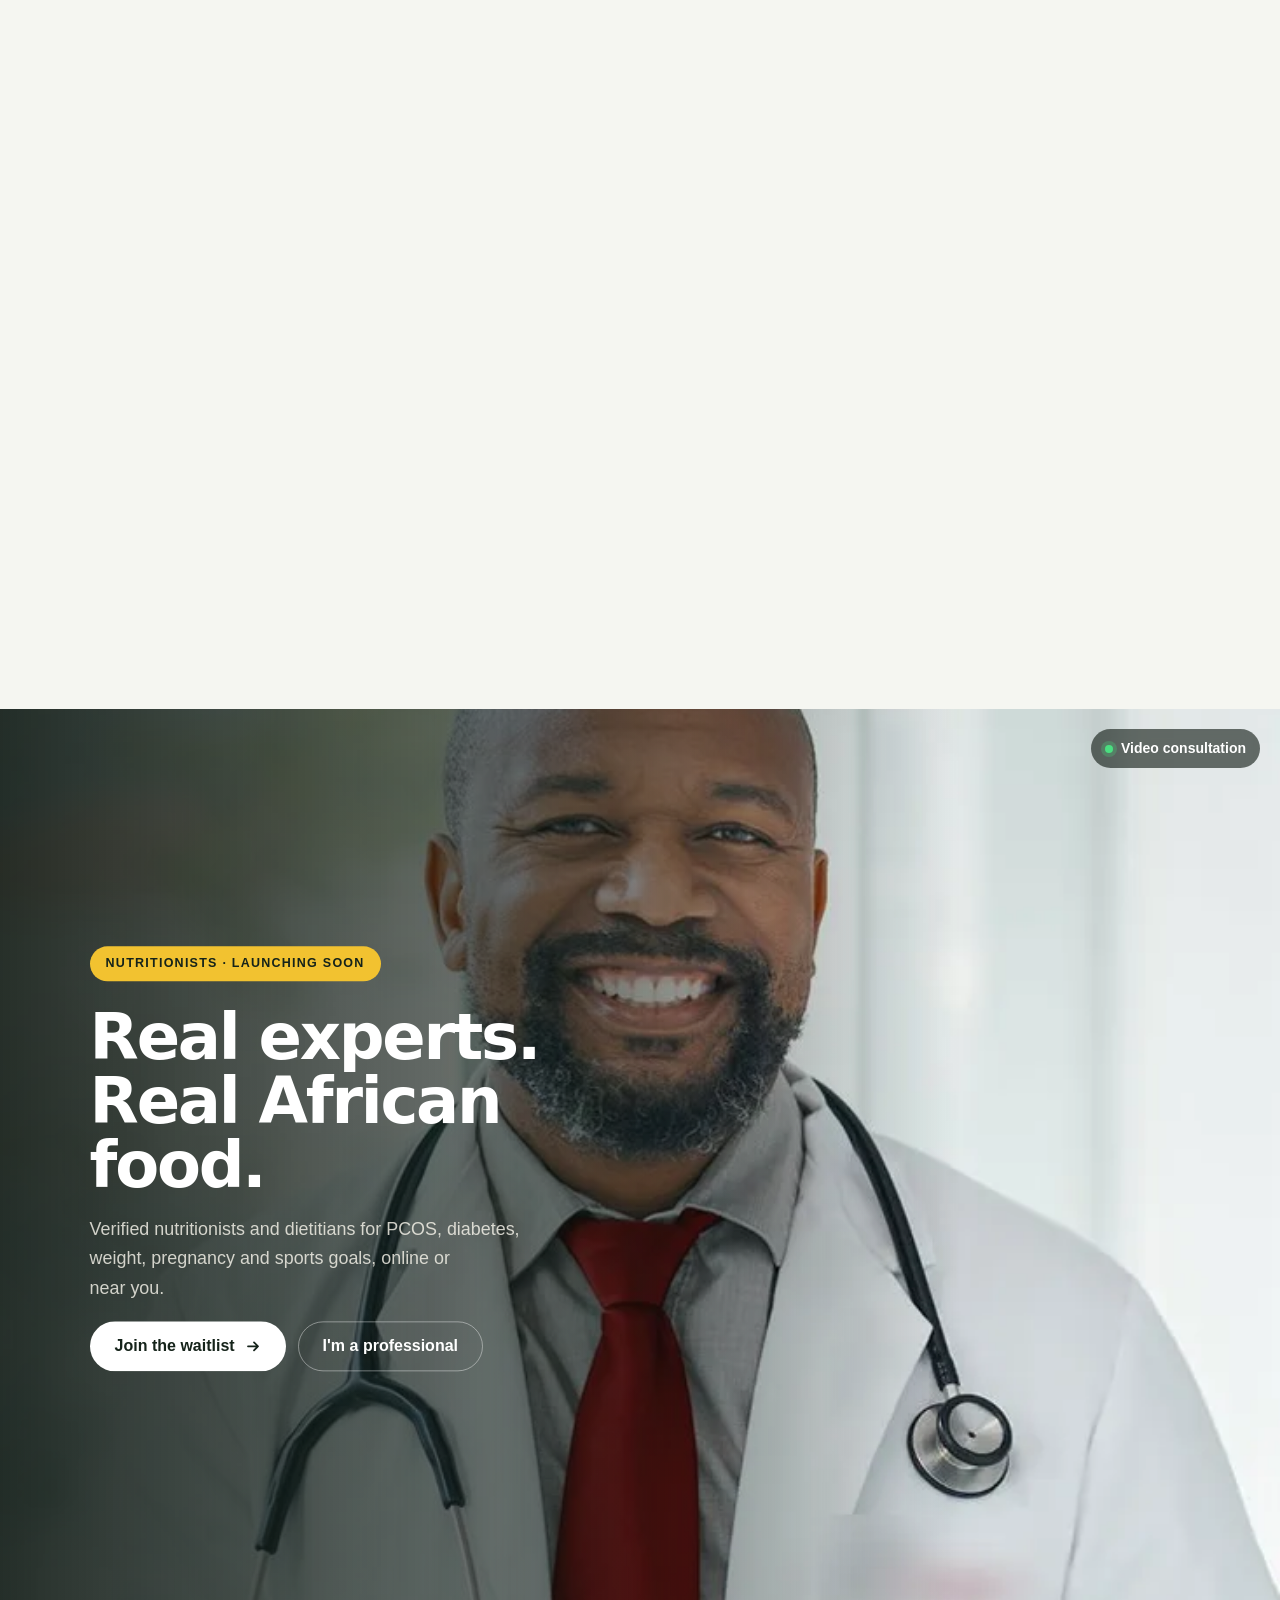
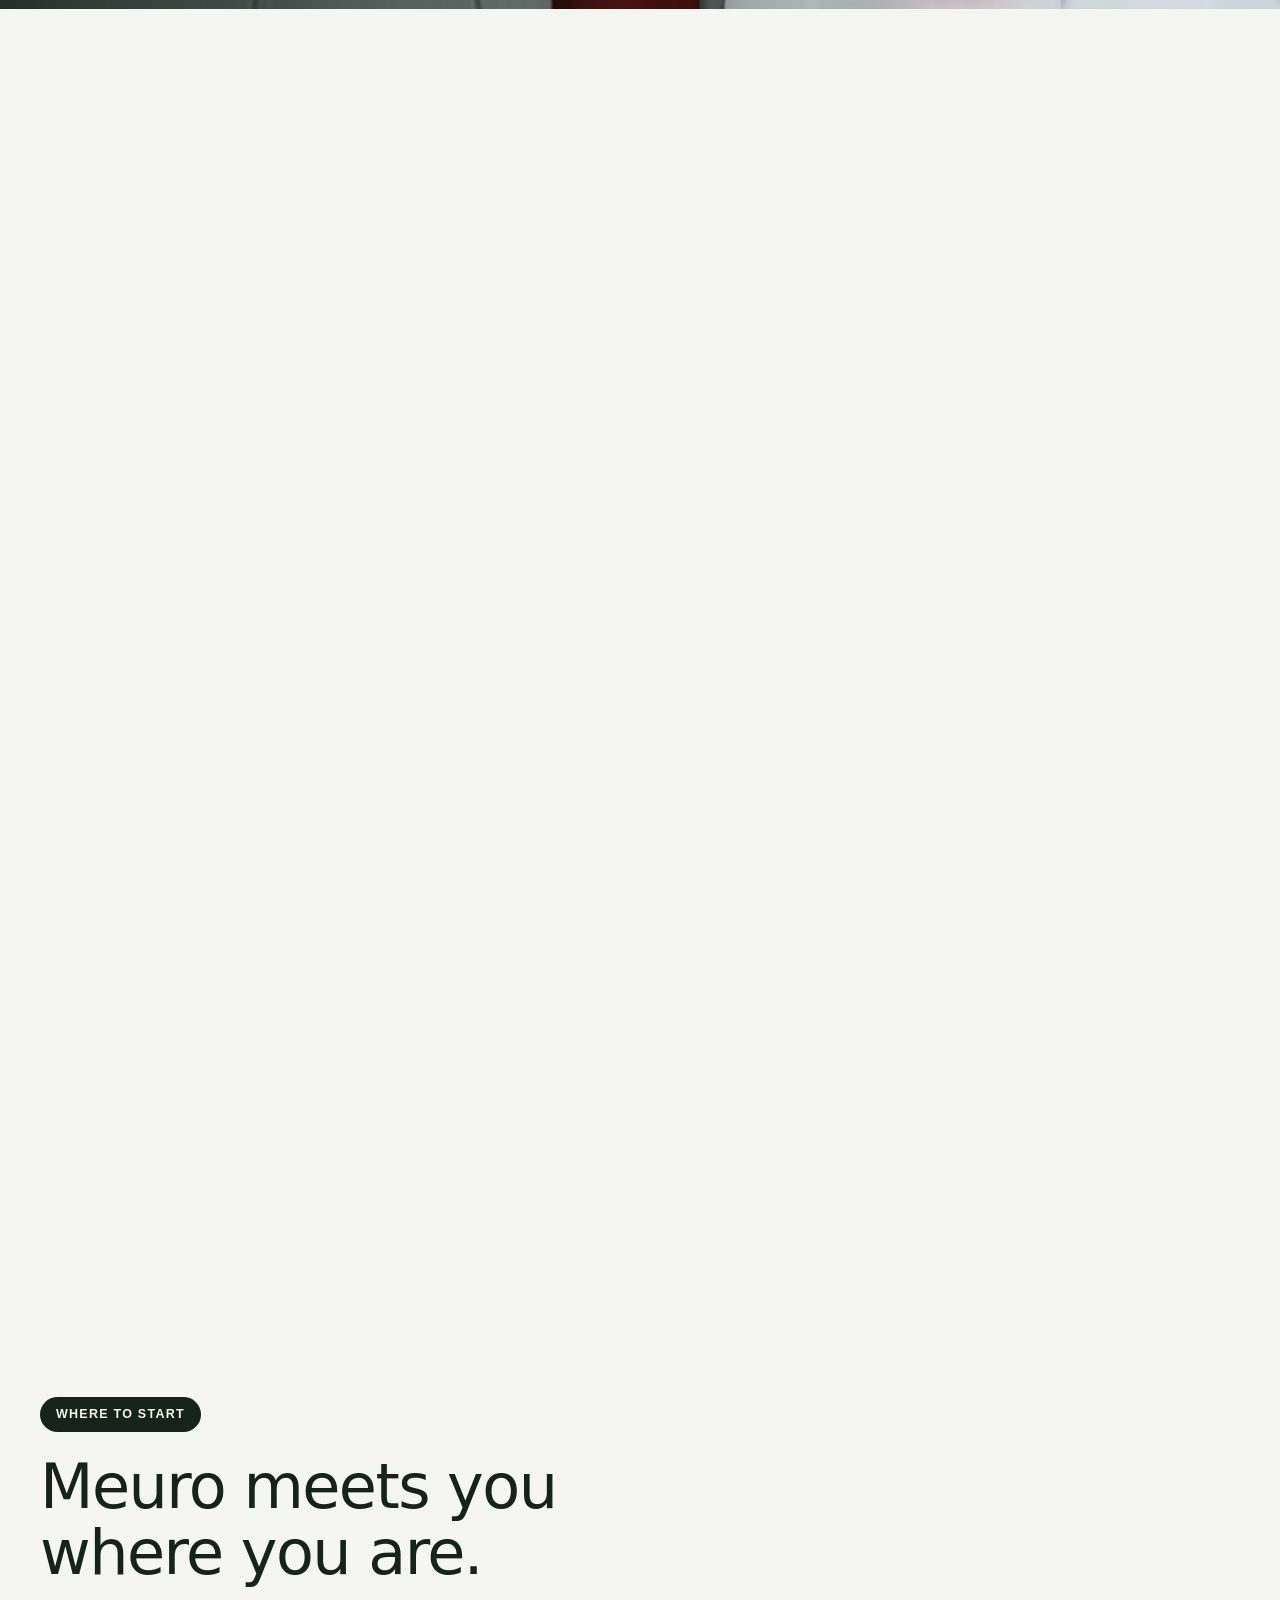
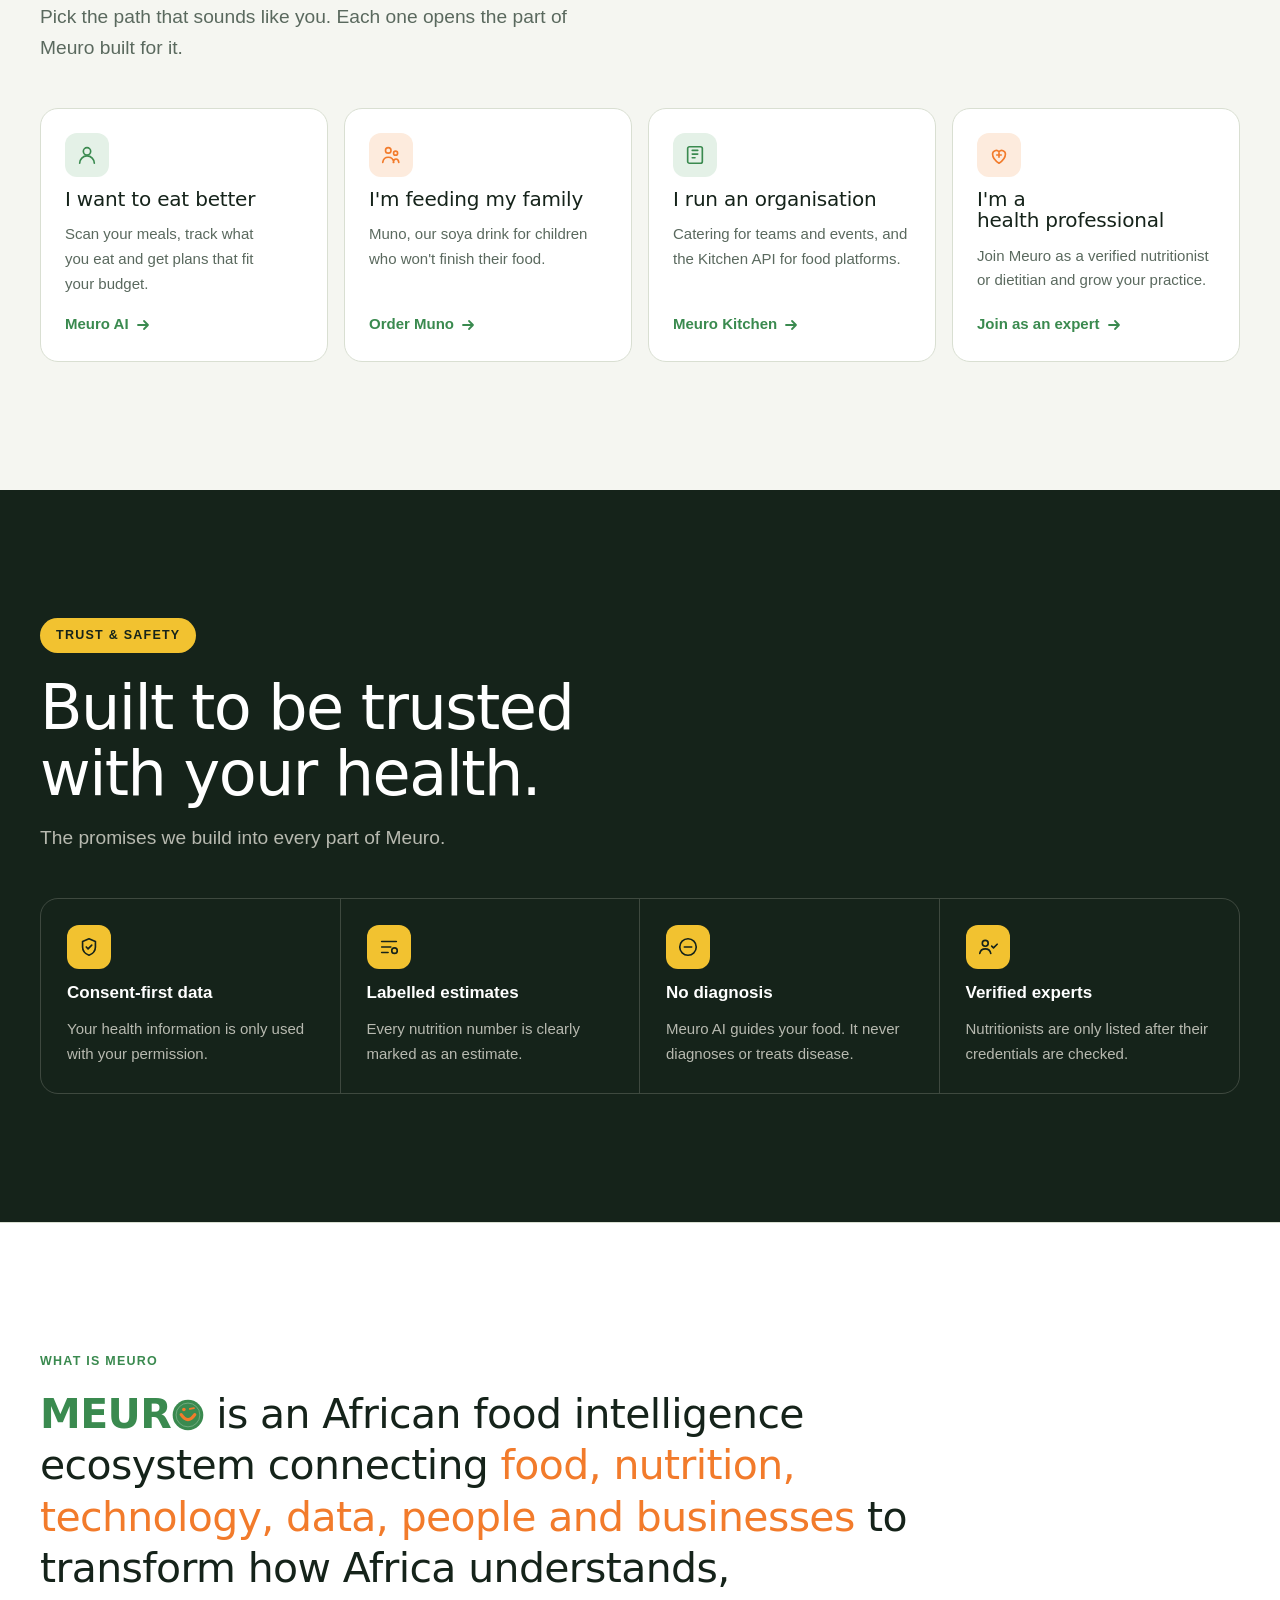
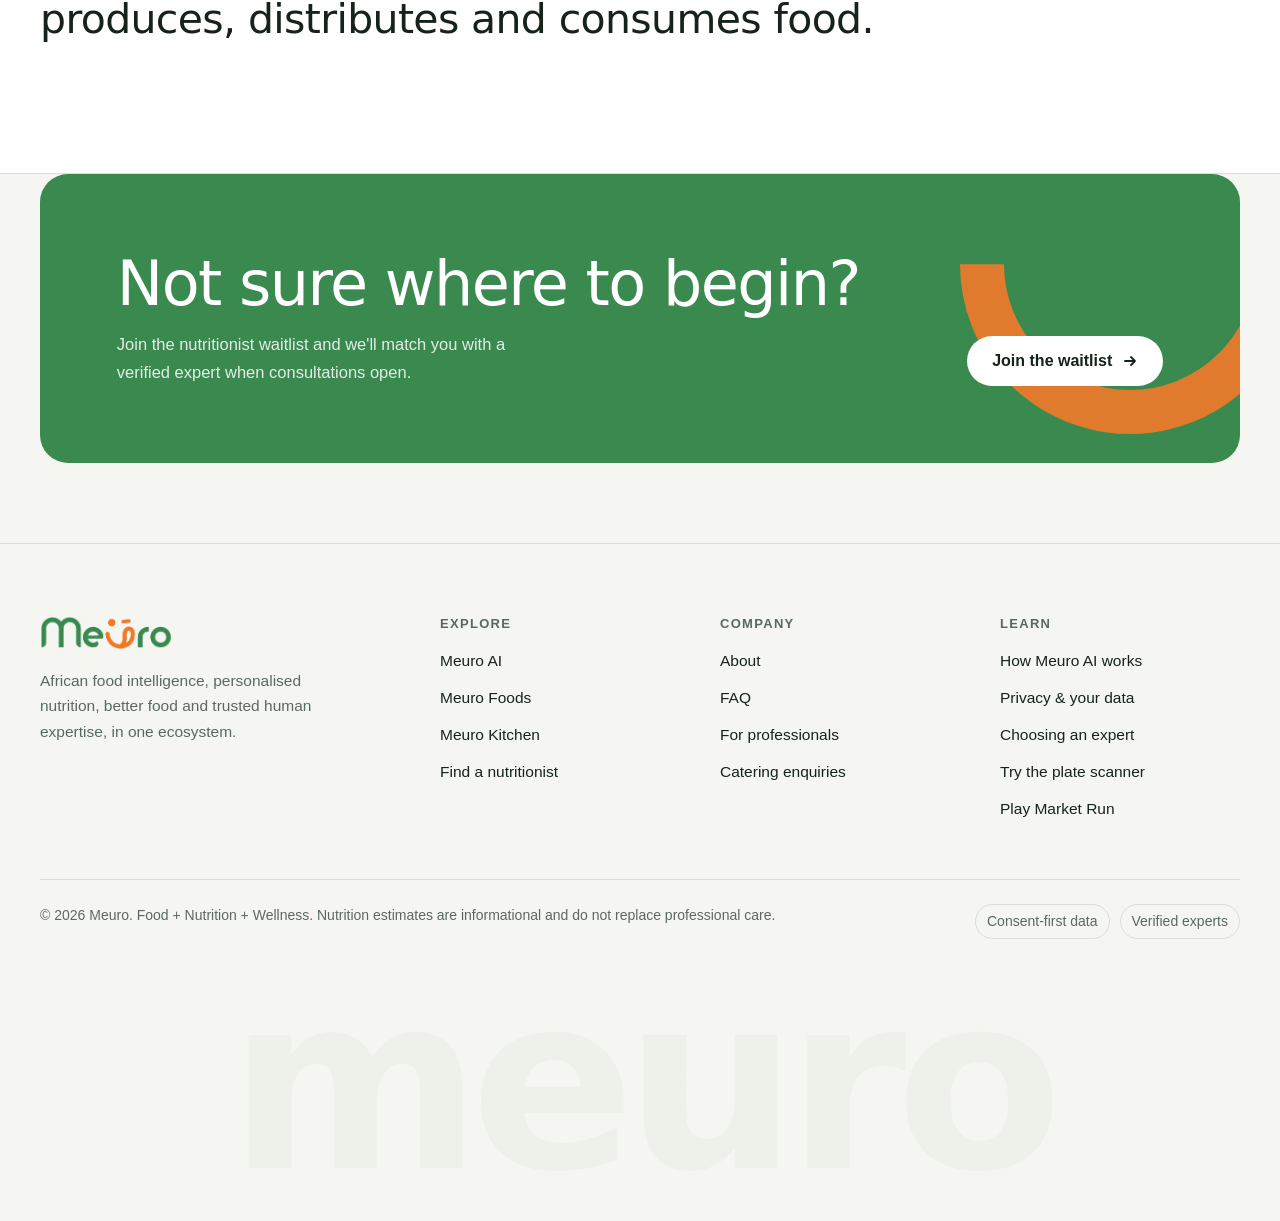
==== commit de429cff: "Home: cinematic scroll story replaces the 3D hero Four pinned scenes driven by scroll: food photo op" ====
--- a/index.html
+++ b/index.html
@@ -52,101 +52,80 @@
   <a class="btn btn-primary" href="ai.html#planner">Get started <svg class="arr" width="16" height="16" viewBox="0 0 16 16" fill="none" aria-hidden="true"><path d="M3 8h10M9 4l4 4-4 4" stroke="currentColor" stroke-width="1.8" stroke-linecap="round" stroke-linejoin="round"/></svg></a>
 </div>
 <main>
-<section class="hc hero-one" aria-label="Meuro">
-  <div class="hc-bg" aria-hidden="true"><span class="hc-blob a"></span><span class="hc-blob b"></span></div>
-  <div class="wrap hc-wrap">
-    <div class="hc-slide is-active">
-      <div class="hc-copy">
-        <a class="proof-pill" href="muno.html"><span class="dot"></span><b>Muno pilot</b> · now taking orders</a>
-        <h1 class="hc-title">Know what's in your <span class="rot" data-rotate="jollof,egusi,amala,waakye,suya,efo riro" aria-live="off">jollof</span><br><span class="hc-orange">Feed your family better.</span></h1>
-        <p class="hc-sub">Meuro helps you understand everyday African meals, eat well on a real budget, and nourish your children with Muno, our soya drink for kids.</p>
-        <div class="btn-row">
-          <a class="btn btn-primary" href="muno.html#order">Order Muno <svg class="arr" width="16" height="16" viewBox="0 0 16 16" fill="none" aria-hidden="true"><path d="M3 8h10M9 4l4 4-4 4" stroke="currentColor" stroke-width="1.8" stroke-linecap="round" stroke-linejoin="round"/></svg></a>
-          <a class="btn btn-ghost" href="ai.html">Try Meuro AI</a>
-        </div>
-        <p class="reassure"><span>Orders on WhatsApp</span><span>Meuro AI free during beta</span><span>Nutritionists launching soon</span></p>
-      </div>
-      <div class="hc-visual duo"><svg class="stk stk-star s1" viewBox="0 0 44 44" aria-hidden="true"><polygon points="22,0 26.6,10.9 38.4,7.6 33.3,18.4 44,22 33.3,25.6 38.4,36.4 26.6,33.1 22,44 17.4,33.1 5.6,36.4 10.7,25.6 0,22 10.7,18.4 5.6,7.6 17.4,10.9"/></svg><svg class="stk stk-spark s2" viewBox="0 0 44 44" aria-hidden="true"><path d="M22 0C24 16 28 20 44 22 28 24 24 28 22 44 20 28 16 24 0 22 16 20 20 16 22 0Z"/></svg><span class="stk stk-dot s3" aria-hidden="true"></span><span class="stk stk-ring s4" aria-hidden="true"></span><a class="spin-badge" href="muno.html" aria-label="New: Muno for kids"><svg viewBox="0 0 120 120"><defs><path id="sb" d="M60,60 m-44,0 a44,44 0 1,1 88,0 a44,44 0 1,1 -88,0"/></defs><text textLength="272" lengthAdjust="spacing"><textPath href="#sb" textLength="272" lengthAdjust="spacing">NEW · MUNO · FOR KIDS · ORDER NOW · </textPath></text></svg><b>₦</b></a>
-        <figure class="duo-phone"><img src="img/app-home.webp" width="620" height="1128" alt="The Meuro AI app: calories left, protein, carbs, fat and water tracking" fetchpriority="high"></figure>
-        <figure class="duo-muno"><img src="img/muno-card.webp" width="620" height="971" alt="Two bottles of Muno functional soya drink by Meuro"></figure>
-        <a class="hc-chip duo-chip-a" href="ai.html"><span class="ok">✓</span><div><b>Plate scanned</b><small>Jollof rice · estimate ready</small></div></a>
-        <a class="hc-chip duo-chip-b" href="muno.html"><span class="ok or">₦</span><div><b>Muno for kids</b><small>Order on WhatsApp</small></div></a>
-      </div>
+<div class="cine" id="story">
+
+<!-- 1. Open: your food, full screen -->
+<section class="cscene s-open" data-scene style="--len:3.2">
+  <div class="stage">
+    <div class="o-photo"><img src="img/jollof.webp" alt="A plate of jollof rice with grilled chicken" fetchpriority="high"></div>
+    <div class="o-shade"></div>
+    <div class="o-head">
+      <span class="o-pill"><span class="dot"></span>Muno pilot · now taking orders</span>
+      <h1 class="o-title"><span>Know what's</span> <span>in your food.</span></h1>
+      <p class="o-hint">Scroll <i></i></p>
+    </div>
+    <div class="o-words" aria-hidden="true"><b>Jollof.</b><b>Egusi.</b><b>Amala.</b><b>Waakye.</b></div>
+    <div class="o-end">
+      <h2 class="o-end-t">Every plate tells your body something.</h2>
+      <p>Meuro helps you understand everyday African food, eat well on a real budget, and feed your family better.</p>
+      <div class="btn-row"><a class="btn btn-light" href="#scan">See how <svg class="arr" width="16" height="16" viewBox="0 0 16 16" fill="none" aria-hidden="true"><path d="M3 8h10M9 4l4 4-4 4" stroke="currentColor" stroke-width="1.8" stroke-linecap="round" stroke-linejoin="round"/></svg></a><a class="btn btn-orange" href="muno.html#order">Order Muno</a></div>
     </div>
   </div>
 </section>
 
-<div class="ticker" aria-hidden="true"><div class="ticker-track"><span>Jollof</span><i>✦</i><span>Egusi</span><i>✦</i><span>Amala</span><i>✦</i><span>Waakye</span><i>✦</i><span>Suya</span><i>✦</i><span>Efo riro</span><i>✦</i><span>Banku</span><i>✦</i><span>Attiéké</span><i>✦</i><span>Ofada</span><i>✦</i><span>Moi moi</span><i>✦</i><span>Kelewele</span><i>✦</i><span>Ugali</span><i>✦</i><span>Jollof</span><i>✦</i><span>Egusi</span><i>✦</i><span>Amala</span><i>✦</i><span>Waakye</span><i>✦</i><span>Suya</span><i>✦</i><span>Efo riro</span><i>✦</i><span>Banku</span><i>✦</i><span>Attiéké</span><i>✦</i><span>Ofada</span><i>✦</i><span>Moi moi</span><i>✦</i><span>Kelewele</span><i>✦</i><span>Ugali</span><i>✦</i></div></div>
-
-<section class="section pain"><div class="wrap reveal"><svg class="stk stk-spark p1" viewBox="0 0 44 44" aria-hidden="true"><path d="M22 0C24 16 28 20 44 22 28 24 24 28 22 44 20 28 16 24 0 22 16 20 20 16 22 0Z"/></svg>
-  <div class="sec-head"><div><span class="pill-tag">The problem</span><h2 class="h-lg">You eat it every week. Do you know what it does for you?</h2><p class="lede">Most nutrition advice wasn't written for the food on African tables. So families guess.</p></div></div>
-  <div class="cards pain-cards">
-    <div class="card"><span class="n">01</span><h3>Our food isn't in the apps</h3><p>Popular apps know burgers and salads, not egusi, amala or waakye.</p></div>
-    <div class="card"><span class="n">02</span><h3>Diet plans built for elsewhere</h3><p>Plans full of foods you can't find or afford at your local market.</p></div>
-    <div class="card"><span class="n">03</span><h3>A tight food budget</h3><p>Eating well feels expensive when prices change every week.</p></div>
-    <div class="card"><span class="n">04</span><h3>Children who won't eat</h3><p>Plates come back half full, and parents worry about what's missing.</p></div>
-  </div>
-</div></section>
-
-<section class="section how"><div class="wrap reveal"><svg class="stk stk-star h1s" viewBox="0 0 44 44" aria-hidden="true"><polygon points="22,0 26.6,10.9 38.4,7.6 33.3,18.4 44,22 33.3,25.6 38.4,36.4 26.6,33.1 22,44 17.4,33.1 5.6,36.4 10.7,25.6 0,22 10.7,18.4 5.6,7.6 17.4,10.9"/></svg>
-  <div class="how-grid">
-    <div class="how-copy">
-      <span class="pill-tag light">How Meuro works</span>
-      <h2 class="h-lg">From your plate to a plan.</h2>
-      <ol class="flow">
-        <li><span class="n">01</span><div><b>Snap</b><p>Take a photo of what you're eating.</p></div></li>
-        <li><span class="n">02</span><div><b>Understand</b><p>See an estimate of calories, protein, carbs and fat.</p></div></li>
-        <li><span class="n">03</span><div><b>Plan</b><p>Get meals that fit your goal and your naira budget.</p></div></li>
-        <li><span class="n">04</span><div><b>Eat better</b><p>Small swaps that keep the dishes you love.</p></div></li>
-        <li><span class="n">05</span><div><b>Get expert help</b><p>A verified nutritionist when you need one (launching soon).</p></div></li>
-      </ol>
-      <div class="btn-row"><a class="btn btn-primary" href="ai.html#scanner">Try the plate scanner <svg class="arr" width="16" height="16" viewBox="0 0 16 16" fill="none" aria-hidden="true"><path d="M3 8h10M9 4l4 4-4 4" stroke="currentColor" stroke-width="1.8" stroke-linecap="round" stroke-linejoin="round"/></svg></a></div>
+<!-- 2. Scan: Meuro AI reads the plate -->
+<section class="cscene s-scan" id="scan" data-scene style="--len:3.4">
+  <div class="stage">
+    <div class="sc-copy">
+      <span class="pill-tag light">Meuro AI</span>
+      <div class="sc-steps">
+        <div class="sc-step" data-from="0" data-to=".34"><b>01</b><h2>Snap your plate.</h2><p>Point your phone at what you're eating. Jollof, egusi, amala: Meuro knows our food.</p></div>
+        <div class="sc-step" data-from=".34" data-to=".67"><b>02</b><h2>Understand it.</h2><p>See an estimate of calories, protein, carbs and fat in seconds.</p></div>
+        <div class="sc-step" data-from=".67" data-to="1.1"><b>03</b><h2>Eat smarter.</h2><p>Get small swaps and meal plans that fit your goal and your naira budget.</p><a class="btn btn-light" href="ai.html">Try Meuro AI <svg class="arr" width="16" height="16" viewBox="0 0 16 16" fill="none" aria-hidden="true"><path d="M3 8h10M9 4l4 4-4 4" stroke="currentColor" stroke-width="1.8" stroke-linecap="round" stroke-linejoin="round"/></svg></a></div>
+      </div>
     </div>
-    <div class="live" aria-label="Example: Meuro AI scanning a plate">
-      <div class="live-card">
-        <div class="live-top"><span class="live-dot"></span><span>Meuro AI</span><span class="live-state" data-live-state>Scanning…</span></div>
-        <div class="live-photo"><img data-live-img src="img/jollof.webp" alt="A plate being scanned"><span class="beam"></span><span class="c c1"></span><span class="c c2"></span><span class="c c3"></span><span class="c c4"></span></div>
-        <div class="live-res">
-          <div class="live-name"><b data-live-name>Jollof rice &amp; grilled chicken</b><span><i data-live-k>680</i> kcal est.</span></div>
-          <div class="live-bar"><span>Protein</span><em><i data-live-bar="pr" style="--g:var(--green)"></i></em><b data-live-v="pr">36 g</b></div>
-          <div class="live-bar"><span>Carbs</span><em><i data-live-bar="c" style="--g:var(--orange)"></i></em><b data-live-v="c">82 g</b></div>
-          <div class="live-bar"><span>Fat</span><em><i data-live-bar="f" style="--g:#15231A"></i></em><b data-live-v="f">22 g</b></div>
-          <p class="live-tip" data-live-tip><b>Smart swap</b> · Add sliced cucumber and tomato, go skin-off on the chicken.</p>
-        </div>
-      </div>
-      <p class="live-note">Example estimates. Real results vary with ingredients and portion size.</p>
-    </div>
-  </div>
-</div></section>
-
-<section class="hc nutri-band" aria-label="Nutritionists">
-  <div class="wrap hc-wrap">
-    <div class="hc-slide is-active">
-      <div class="hc-visual">
-        <figure class="hc-call">
-          <img src="img/expert.webp" width="733" height="1100" alt="A smiling nutrition professional on a video consultation, holding a tablet" loading="lazy">
-          <figcaption class="hc-call-bar"><span class="hc-rec"></span>Video consultation</figcaption>
-          <div class="hc-ctrls" aria-hidden="true">
-            <i><svg viewBox="0 0 24 24"><path d="M12 3a3 3 0 00-3 3v6a3 3 0 006 0V6a3 3 0 00-3-3zM6 11a6 6 0 0012 0M12 17v4" fill="none" stroke="currentColor" stroke-width="1.8" stroke-linecap="round"/></svg></i>
-            <i><svg viewBox="0 0 24 24"><rect x="3" y="7" width="12" height="10" rx="2" fill="none" stroke="currentColor" stroke-width="1.8"/><path d="M15 11l6-3v8l-6-3z" fill="none" stroke="currentColor" stroke-width="1.8" stroke-linejoin="round"/></svg></i>
-            <i class="end"><svg viewBox="0 0 24 24"><path d="M4 14c4-4 12-4 16 0l-2 2-3-1v-2a10 10 0 00-6 0v2l-3 1z" fill="currentColor"/></svg></i>
-          </div>
-        </figure>
-        <div class="hc-chip hc-chip-a" aria-hidden="true"><span class="ok">✓</span><div><b>Verified dietitians</b><small>Online and in person</small></div></div>
-        <div class="hc-bubble" aria-hidden="true"><b>Your personalised plan</b><span>Built around the meals you already love.</span></div>
-      </div>
-      <div class="hc-copy">
-        <span class="pill-tag">Nutritionists · launching soon</span>
-        <h2 class="hc-title">Personalised Nutrition. Expert Care. Better Living.</h2>
-        <p class="hc-sub">Talk to a verified nutritionist or dietitian about PCOS, diabetes, weight, pregnancy or sports goals, online or near you. We're onboarding our first experts now.</p>
-        <div class="btn-row">
-          <a class="btn btn-primary" href="nutritionists.html#find">Join the waitlist <svg class="arr" width="16" height="16" viewBox="0 0 16 16" fill="none" aria-hidden="true"><path d="M3 8h10M9 4l4 4-4 4" stroke="currentColor" stroke-width="1.8" stroke-linecap="round" stroke-linejoin="round"/></svg></a>
-          <a class="btn btn-ghost" href="nutritionists.html#join">I'm a professional</a>
-        </div>
-      </div>
+    <div class="sc-visual">
+      <div class="phone"><div class="phone-in"><img src="img/jollof.webp" alt=""><span class="scanline"></span><span class="cn c1"></span><span class="cn c2"></span><span class="cn c3"></span><span class="cn c4"></span><span class="sc-done">Estimate ready</span></div></div>
+      <div class="chip k1"><small>Calories</small><b><i data-count="680">0</i> kcal</b></div>
+      <div class="chip k2"><small>Protein</small><b><i data-count="36">0</i> g</b></div>
+      <div class="chip k3"><small>Carbs</small><b><i data-count="82">0</i> g</b></div>
+      <div class="chip k4"><small>Fat</small><b><i data-count="22">0</i> g</b></div>
+      <div class="chip k5 swap"><small>Smart swap</small><b>Add cucumber &amp; tomato · −90 kcal</b></div>
     </div>
   </div>
 </section>
+
+<!-- 3. Muno -->
+<section class="cscene s-muno" data-scene style="--len:3">
+  <div class="stage">
+    <div class="m-big" aria-hidden="true">MUNO</div>
+    <div class="m-bottle"><img src="img/muno-one.webp" alt="A bottle of Muno functional soya drink"></div>
+    <span class="m-tag t1"><i>🫘</i>Soya milk</span>
+    <span class="m-tag t2"><i>🥜</i>Groundnut flakes</span>
+    <span class="m-tag t3"><i>🌴</i>Dates</span>
+    <div class="m-copy">
+      <span class="pill-tag">New from Meuro Foods</span>
+      <h2>Goodness your child will actually drink.</h2>
+      <p>Muno is a functional soya drink for children who won't finish their food. 35cl, keep refrigerated.</p>
+      <div class="btn-row"><a class="btn btn-primary" href="muno.html#order">Order on WhatsApp <svg class="arr" width="16" height="16" viewBox="0 0 16 16" fill="none" aria-hidden="true"><path d="M3 8h10M9 4l4 4-4 4" stroke="currentColor" stroke-width="1.8" stroke-linecap="round" stroke-linejoin="round"/></svg></a><a class="btn btn-ghost" href="muno.html">Learn more</a></div>
+    </div>
+  </div>
+</section>
+
+<!-- 4. Experts -->
+<section class="cscene s-expert" data-scene style="--len:2.4">
+  <div class="stage">
+    <div class="e-photo"><img src="img/expert.webp" alt="A smiling nutrition professional on a video consultation" loading="lazy"><span class="e-live"><span class="dot"></span>Video consultation</span></div>
+    <div class="e-copy">
+      <span class="pill-tag light">Nutritionists · launching soon</span>
+      <h2>Real experts. Real African food.</h2>
+      <p>Verified nutritionists and dietitians for PCOS, diabetes, weight, pregnancy and sports goals, online or near you.</p>
+      <div class="btn-row"><a class="btn btn-light" href="nutritionists.html#find">Join the waitlist <svg class="arr" width="16" height="16" viewBox="0 0 16 16" fill="none" aria-hidden="true"><path d="M3 8h10M9 4l4 4-4 4" stroke="currentColor" stroke-width="1.8" stroke-linecap="round" stroke-linejoin="round"/></svg></a><a class="btn btn-ghost on-dark" href="nutritionists.html#join">I'm a professional</a></div>
+    </div>
+  </div>
+</section>
+
+</div>
 
 
 
@@ -194,4 +173,4 @@
     <div class="wordmark" aria-hidden="true">meuro</div>
   </div>
 </footer></div>
-<script src="app.js"></script><script type="module" src="analytics.js"></script><script defer src="/_vercel/insights/script.js"></script></body></html>+<script src="app.js"></script><script src="cinema.js"></script><script type="module" src="analytics.js"></script><script defer src="/_vercel/insights/script.js"></script></body></html>
--- a/styles.css
+++ b/styles.css
@@ -744,3 +744,117 @@
 @media (prefers-reduced-motion:reduce){.ticker-track,.spin-badge svg,.duo .stk{animation:none}}
 
 .how .live-card{color:var(--ink)}
+
+/* Home hero in 3D */
+.hero3d-canvas{position:absolute;inset:-6% -4% -4% -4%;width:108%;height:110%;z-index:1;cursor:grab;display:block}
+.duo.grabbing .hero3d-canvas{cursor:grabbing}
+.duo.is-3d figure,.duo.is-3d .stk{display:none}
+.duo.is-3d .hc-chip,.duo.is-3d .spin-badge{z-index:3}
+.duo.is-3d .duo-chip-a{left:-4%;top:64%}
+.duo.is-3d .duo-chip-b{right:0;bottom:-2%}
+.duo.is-3d .spin-badge{right:40%;top:-8%}
+@media (max-width:860px){.hero3d-canvas{inset:-6% -6% -4% -6%;width:112%;height:110%}.duo.is-3d .spin-badge{right:2%;left:auto;top:-6%}}
+
+/* ===== Home: cinematic scroll story (homepage only; global type scale untouched) ===== */
+.cine{position:relative}
+.cscene{position:relative;height:calc(var(--len,3) * 100vh);--p:0}
+.cscene .stage{position:sticky;top:0;height:100vh;overflow:hidden;display:grid;place-items:center}
+.cine-on .site-header{background:color-mix(in srgb,var(--bg) 82%,transparent)}
+.cine-static .cscene{height:auto}.cine-static .cscene .stage{position:relative;height:auto;min-height:100vh}
+
+/* 1. open */
+.s-open .stage{background:var(--bg)}
+.o-photo{position:absolute;inset:0;clip-path:circle(calc(14% + 70% * min(1, var(--p) * 2.2)) at 50% 64%);transition:none}
+.o-photo img{width:100%;height:100%;object-fit:cover;transform:scale(calc(1.35 - .35 * min(1, var(--p) * 2)))}
+.o-shade{position:absolute;inset:0;background:linear-gradient(180deg,rgba(10,20,14,.15),rgba(10,20,14,.72));opacity:min(1, calc(var(--p) * 2.4))}
+.o-head{position:absolute;top:13vh;left:0;right:0;text-align:center;display:grid;gap:18px;justify-items:center;padding:0 20px;opacity:calc(1 - max(0, var(--p) - .32) * 6);transform:translateY(calc(var(--p) * -60px))}
+.o-pill{display:inline-flex;align-items:center;gap:8px;padding:7px 14px;border-radius:999px;background:var(--surface);border:1px solid var(--line);font-size:14px;font-weight:600;box-shadow:var(--shadow)}
+.o-pill .dot,.e-live .dot{width:8px;height:8px;border-radius:50%;background:var(--orange);box-shadow:0 0 0 4px var(--orange-soft)}
+.o-title{font-size:clamp(46px,8.4vw,128px);line-height:.98;letter-spacing:-.04em;font-weight:600;color:var(--ink)}
+.o-title span{display:block}
+.o-title span+span{color:var(--green)}
+.o-hint{font-size:13px;letter-spacing:.14em;text-transform:uppercase;color:var(--muted);display:grid;justify-items:center;gap:8px}
+.o-hint i{width:2px;height:34px;background:linear-gradient(var(--green),transparent);animation:hint 1.6s ease-in-out infinite}
+@keyframes hint{0%{transform:scaleY(0);transform-origin:top}50%{transform:scaleY(1);transform-origin:top}51%{transform-origin:bottom}100%{transform:scaleY(0);transform-origin:bottom}}
+.o-words{position:absolute;inset:0;display:grid;place-items:center;pointer-events:none}
+.o-words b:nth-child(2){color:#FFD27A}.o-words b:nth-child(4){color:#9FE0AE}
+.o-words b{grid-area:1/1;font-size:clamp(64px,13vw,200px);font-weight:700;letter-spacing:-.05em;color:#fff;opacity:0;transform:scale(.9)}
+.o-end{position:absolute;left:0;right:0;bottom:12vh;padding:0 max(20px,6vw);display:grid;gap:18px;max-width:900px;color:#fff;opacity:calc((var(--p) - .8) * 8);transform:translateY(calc(max(0, .92 - var(--p)) * 300px))}
+.o-end-t{font-size:clamp(34px,5vw,68px);line-height:1.02;letter-spacing:-.03em;color:#fff;font-weight:600}
+.o-end p{font-size:clamp(16px,1.5vw,20px);color:rgba(255,255,255,.85);max-width:52ch}
+
+/* 2. scan */
+.s-scan .stage{background:#123321;color:#F7F4EA;grid-template-columns:minmax(0,1fr) minmax(0,1fr);gap:clamp(20px,5vw,80px);padding:80px max(20px,6vw) 40px;place-items:center stretch}
+.sc-copy{display:grid;gap:22px;align-content:center;max-width:520px;justify-self:end;width:100%}
+.sc-steps{display:grid}
+.sc-step{grid-area:1/1;display:grid;gap:14px;opacity:0;transform:translateY(24px);transition:opacity .5s,transform .5s;pointer-events:none}
+.sc-step.on{opacity:1;transform:none;pointer-events:auto}
+.sc-step b{font-size:15px;color:#F2C230;letter-spacing:.1em}
+.sc-step h2{font-size:clamp(38px,5vw,72px);line-height:1;letter-spacing:-.035em;color:#fff;font-weight:600}
+.sc-step p{font-size:clamp(16px,1.4vw,19px);color:rgba(247,244,234,.78);max-width:40ch}
+.sc-step .btn{justify-self:start;margin-top:6px}
+.sc-visual{position:relative;justify-self:start;width:min(100%,460px);aspect-ratio:1/1.15;display:grid;place-items:center}
+.phone{width:min(62%,270px);aspect-ratio:9/19;border-radius:40px;background:#0B1A11;padding:10px;box-shadow:0 40px 80px -30px rgba(0,0,0,.8),inset 0 0 0 2px rgba(255,255,255,.08);transform:rotate(calc(-8deg + var(--p) * 8deg)) translateY(calc((1 - min(1, var(--p) * 3)) * 80px))}
+.phone-in{position:relative;width:100%;height:100%;border-radius:31px;overflow:hidden;background:#000}
+.phone-in img{width:100%;height:100%;object-fit:cover;filter:saturate(calc(.7 + var(--p) * .6))}
+.scanline{position:absolute;left:0;right:0;height:3px;background:linear-gradient(90deg,transparent,#7CF29C,transparent);box-shadow:0 0 22px 6px rgba(124,242,156,.55);top:var(--scan,8%);opacity:calc(1 - max(0, var(--p) - .38) * 12)}
+.cn{position:absolute;width:26px;height:26px;border:3px solid #fff}
+.cn.c1{top:14px;left:14px;border-right:0;border-bottom:0;border-radius:8px 0 0 0}.cn.c2{top:14px;right:14px;border-left:0;border-bottom:0;border-radius:0 8px 0 0}
+.cn.c3{bottom:14px;left:14px;border-right:0;border-top:0;border-radius:0 0 0 8px}.cn.c4{bottom:14px;right:14px;border-left:0;border-top:0;border-radius:0 0 8px 0}
+.sc-done{position:absolute;left:50%;bottom:44px;transform:translateX(-50%);white-space:nowrap;padding:7px 14px;border-radius:999px;background:#3A8A4F;color:#fff;font-size:13px;font-weight:600;opacity:calc((var(--p) - .4) * 10)}
+.chip{position:absolute;padding:12px 16px;border-radius:16px;background:#fff;color:#15231A;box-shadow:0 20px 40px -18px rgba(0,0,0,.6);display:grid;gap:2px;min-width:118px}
+.chip small{font-size:12px;color:#5A695E}.chip b{font-size:20px;font-weight:600}
+.chip i{font-style:normal}
+.chip.k1{left:-4%;top:12%;opacity:calc((var(--p) - .36) * 9);transform:translateX(calc(max(0, .47 - var(--p)) * 300px))}
+.chip.k2{right:-4%;top:22%;opacity:calc((var(--p) - .42) * 9);transform:translateX(calc(max(0, .53 - var(--p)) * -300px))}
+.chip.k3{left:-6%;top:52%;opacity:calc((var(--p) - .48) * 9);transform:translateX(calc(max(0, .59 - var(--p)) * 300px))}
+.chip.k4{right:-2%;top:60%;opacity:calc((var(--p) - .54) * 9);transform:translateX(calc(max(0, .65 - var(--p)) * -300px))}
+.chip.swap{left:8%;right:8%;bottom:2%;background:#F27B2B;color:#fff;text-align:center;opacity:calc((var(--p) - .7) * 9);transform:translateY(calc(max(0, .8 - var(--p)) * 200px))}
+.chip.swap{display:grid;gap:2px}.chip.swap small{color:rgba(255,255,255,.85)}.chip.swap b{font-size:16px;color:#fff}
+
+/* 3. muno */
+.s-muno .stage{background:#F3EDE4;color:#15231A}
+.m-big{position:absolute;top:50%;left:50%;transform:translate(calc(-50% + (0.5 - var(--p)) * 30vw),-50%);font-size:clamp(120px,30vw,460px);font-weight:800;letter-spacing:-.06em;color:#F27B2B;opacity:.14;white-space:nowrap;line-height:1}
+.m-bottle{position:absolute;left:50%;top:54%;width:min(clamp(150px,17vw,250px),calc(72vh * 400 / 1130));transform:translate(calc(-50% - min(1, max(0, var(--p) - .45) * 2.4) * 22vw),calc(-50% + (1 - min(1, var(--p) * 2.2)) * 70vh)) rotate(calc(-14deg + min(1, var(--p) * 2.2) * 14deg)) scale(calc(.8 + min(1, var(--p) * 2.2) * .2))}
+.m-bottle img{width:100%;height:auto;mix-blend-mode:multiply;filter:drop-shadow(0 30px 40px rgba(60,30,10,.25))}
+.m-tag{position:absolute;display:inline-flex;align-items:center;gap:10px;padding:12px 18px;border-radius:999px;background:#fff;font-weight:600;font-size:16px;box-shadow:0 16px 30px -16px rgba(60,30,10,.4)}
+.m-tag i{font-style:normal;font-size:20px}
+.m-tag.t1{left:calc(50% - min(1, max(0, var(--p) - .45) * 2.4) * 22vw - 250px);top:26%;opacity:calc((var(--p) - .3) * 8)}
+.m-tag.t2{left:calc(50% - min(1, max(0, var(--p) - .45) * 2.4) * 22vw + 120px);top:42%;opacity:calc((var(--p) - .37) * 8)}
+.m-tag.t3{left:calc(50% - min(1, max(0, var(--p) - .45) * 2.4) * 22vw - 220px);top:62%;opacity:calc((var(--p) - .44) * 8)}
+.m-copy{position:absolute;right:max(20px,7vw);top:50%;width:min(480px,42vw);display:grid;gap:18px;transform:translateY(calc(-50% + max(0, .72 - var(--p)) * 200px));opacity:calc((var(--p) - .55) * 6)}
+.m-copy h2{font-size:clamp(34px,4.4vw,62px);line-height:1.02;letter-spacing:-.03em;font-weight:600}
+.m-copy p{font-size:18px;color:#4E5B52}
+.m-copy .pill-tag{background:#F27B2B;color:#fff}
+
+/* 4. experts */
+.s-expert .stage{background:#15231A;color:#F7F4EA}
+.e-photo{position:absolute;inset:0;clip-path:inset(calc(18% - 18% * min(1, var(--p) * 1.8)) calc(30% - 30% * min(1, var(--p) * 1.8)) calc(18% - 18% * min(1, var(--p) * 1.8)) calc(30% - 30% * min(1, var(--p) * 1.8)) round calc(32px - 32px * min(1, var(--p) * 1.8)))}
+.e-photo img{width:100%;height:100%;object-fit:cover;object-position:60% 20%}
+.e-photo::after{content:"";position:absolute;inset:0;background:linear-gradient(90deg,rgba(10,20,14,.88) 0%,rgba(10,20,14,.55) 45%,rgba(10,20,14,0) 75%);opacity:min(1, calc(var(--p) * 2))}
+.e-live{opacity:calc((var(--p) - .3) * 6);position:absolute;top:calc(18% + 20px - 18% * min(1, var(--p) * 1.8));right:calc(30% + 20px - 30% * min(1, var(--p) * 1.8));display:inline-flex;align-items:center;gap:8px;padding:8px 14px;border-radius:999px;background:rgba(10,20,14,.6);color:#fff;font-size:14px;font-weight:600;backdrop-filter:blur(8px)}
+.e-live .dot{background:#4ADE80;box-shadow:0 0 0 4px rgba(74,222,128,.25)}
+.e-copy{position:absolute;left:max(20px,7vw);top:50%;width:min(560px,86vw);display:grid;gap:18px;transform:translateY(calc(-50% + max(0, .6 - var(--p)) * 200px));opacity:calc((var(--p) - .45) * 6)}
+.e-copy h2{font-size:clamp(38px,5vw,72px);line-height:1;letter-spacing:-.035em;color:#fff;font-weight:600}
+.e-copy p{font-size:clamp(16px,1.4vw,19px);color:rgba(247,244,234,.82);max-width:44ch}
+.btn-ghost.on-dark{color:#fff;border-color:rgba(255,255,255,.4)}
+
+/* phones */
+@media (max-width:860px){
+  .s-scan .stage{grid-template-columns:1fr;grid-template-rows:auto 1fr;padding:84px 20px 24px;gap:10px;place-items:start center}
+  .sc-copy{justify-self:stretch;max-width:none}
+  .sc-step h2{font-size:34px}.sc-step p{font-size:15.5px}
+  .sc-visual{justify-self:center;width:min(100%,340px);aspect-ratio:1/1.05}
+  .phone{width:52%}
+  .chip{padding:9px 12px;min-width:96px}.chip b{font-size:16px}
+  .chip.k1{left:0}.chip.k2{right:0}.chip.k3{left:0}.chip.k4{right:0}
+  .m-bottle{top:50%;width:min(120px,calc(38vh * 400 / 1130));transform:translate(-50%,calc(-50% - min(1, max(0, var(--p) - .45) * 2.4) * 18vh + (1 - min(1, var(--p) * 2.2)) * 70vh)) rotate(calc(-14deg + min(1, var(--p) * 2.2) * 14deg))}
+  .m-tag{font-size:14px;padding:9px 14px}
+  .m-tag.t1{left:5%;top:16%}.m-tag.t2{left:auto;right:5%;top:24%}.m-tag.t3{left:5%;top:34%}
+  .chip.swap{bottom:-6%}
+  .m-copy{left:20px;right:20px;width:auto;top:auto;bottom:6vh;transform:translateY(calc(max(0, .72 - var(--p)) * 200px))}
+  .m-copy h2{font-size:32px}.m-copy p{font-size:16px}
+  .e-copy{top:auto;bottom:8vh;transform:translateY(calc(max(0, .6 - var(--p)) * 200px))}
+  .e-photo::after{background:linear-gradient(180deg,rgba(10,20,14,.1) 20%,rgba(10,20,14,.92) 75%)}
+  .o-head{top:11vh}
+}
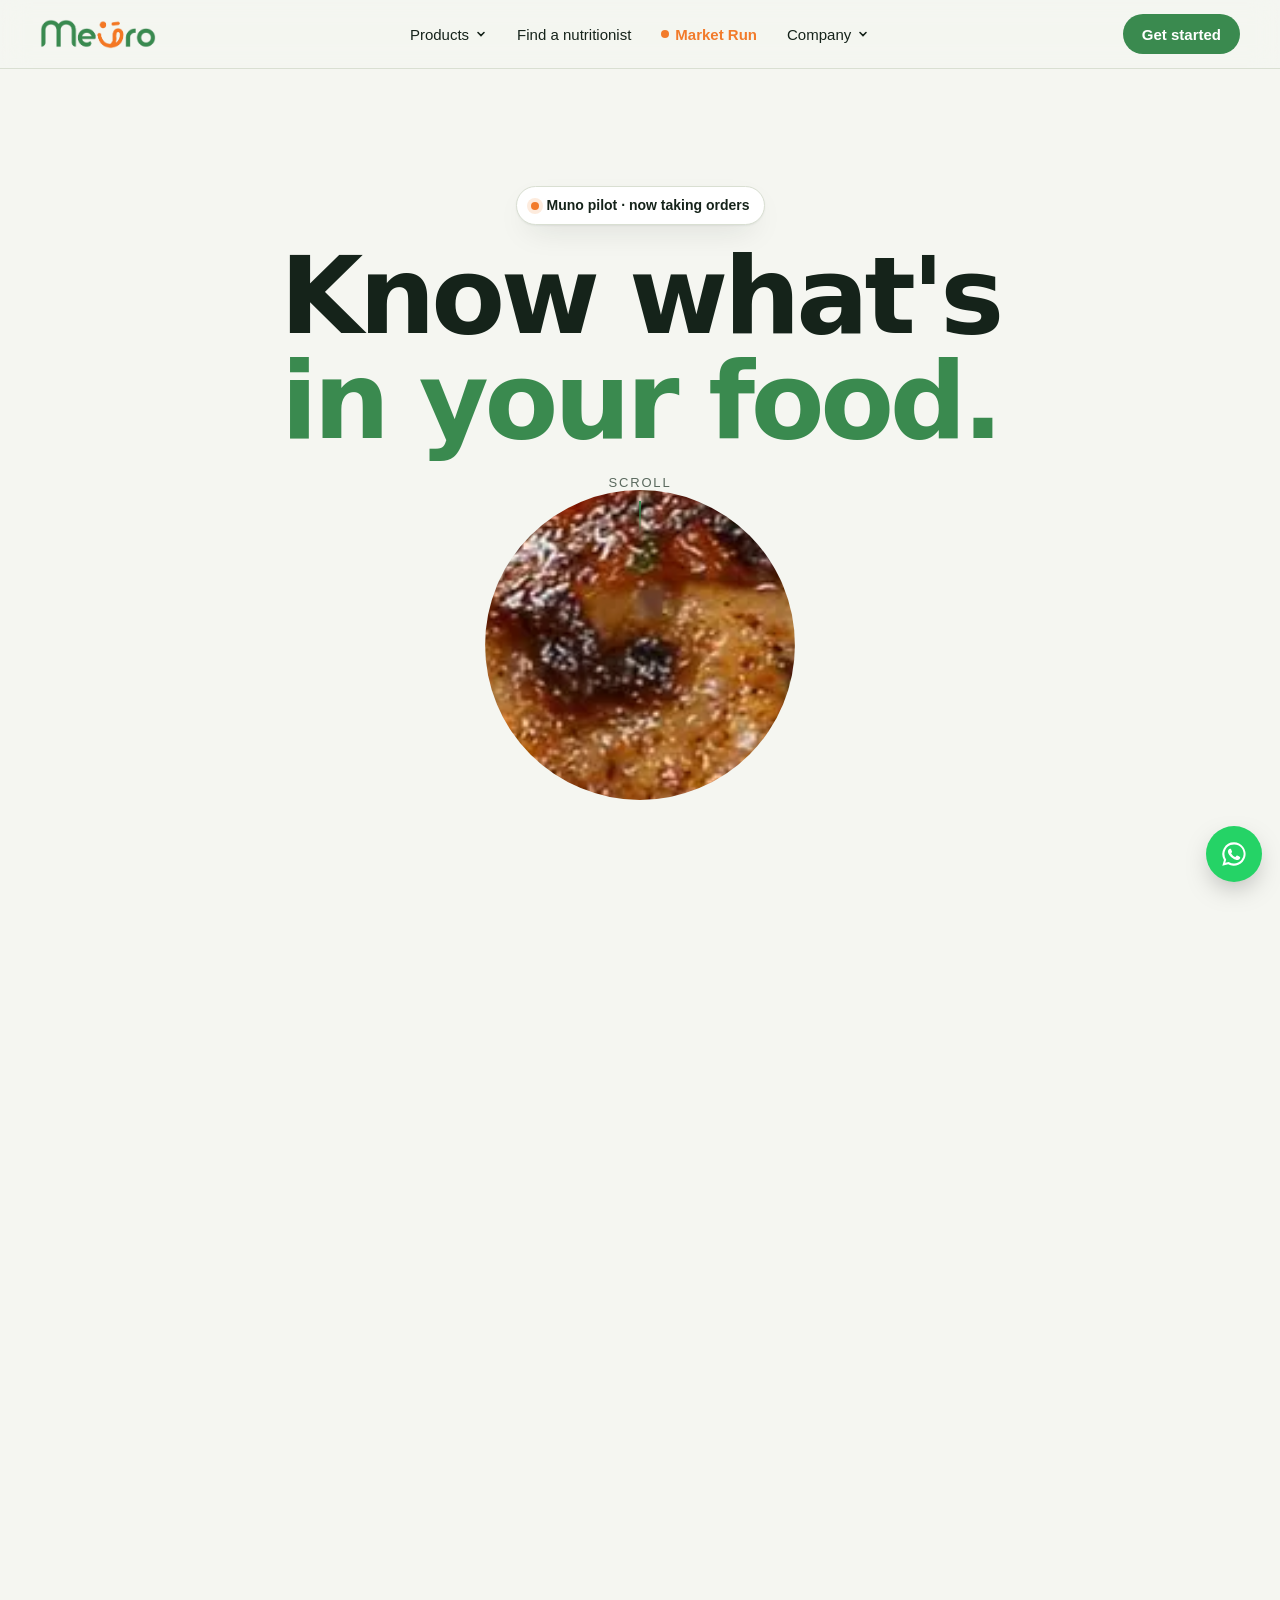
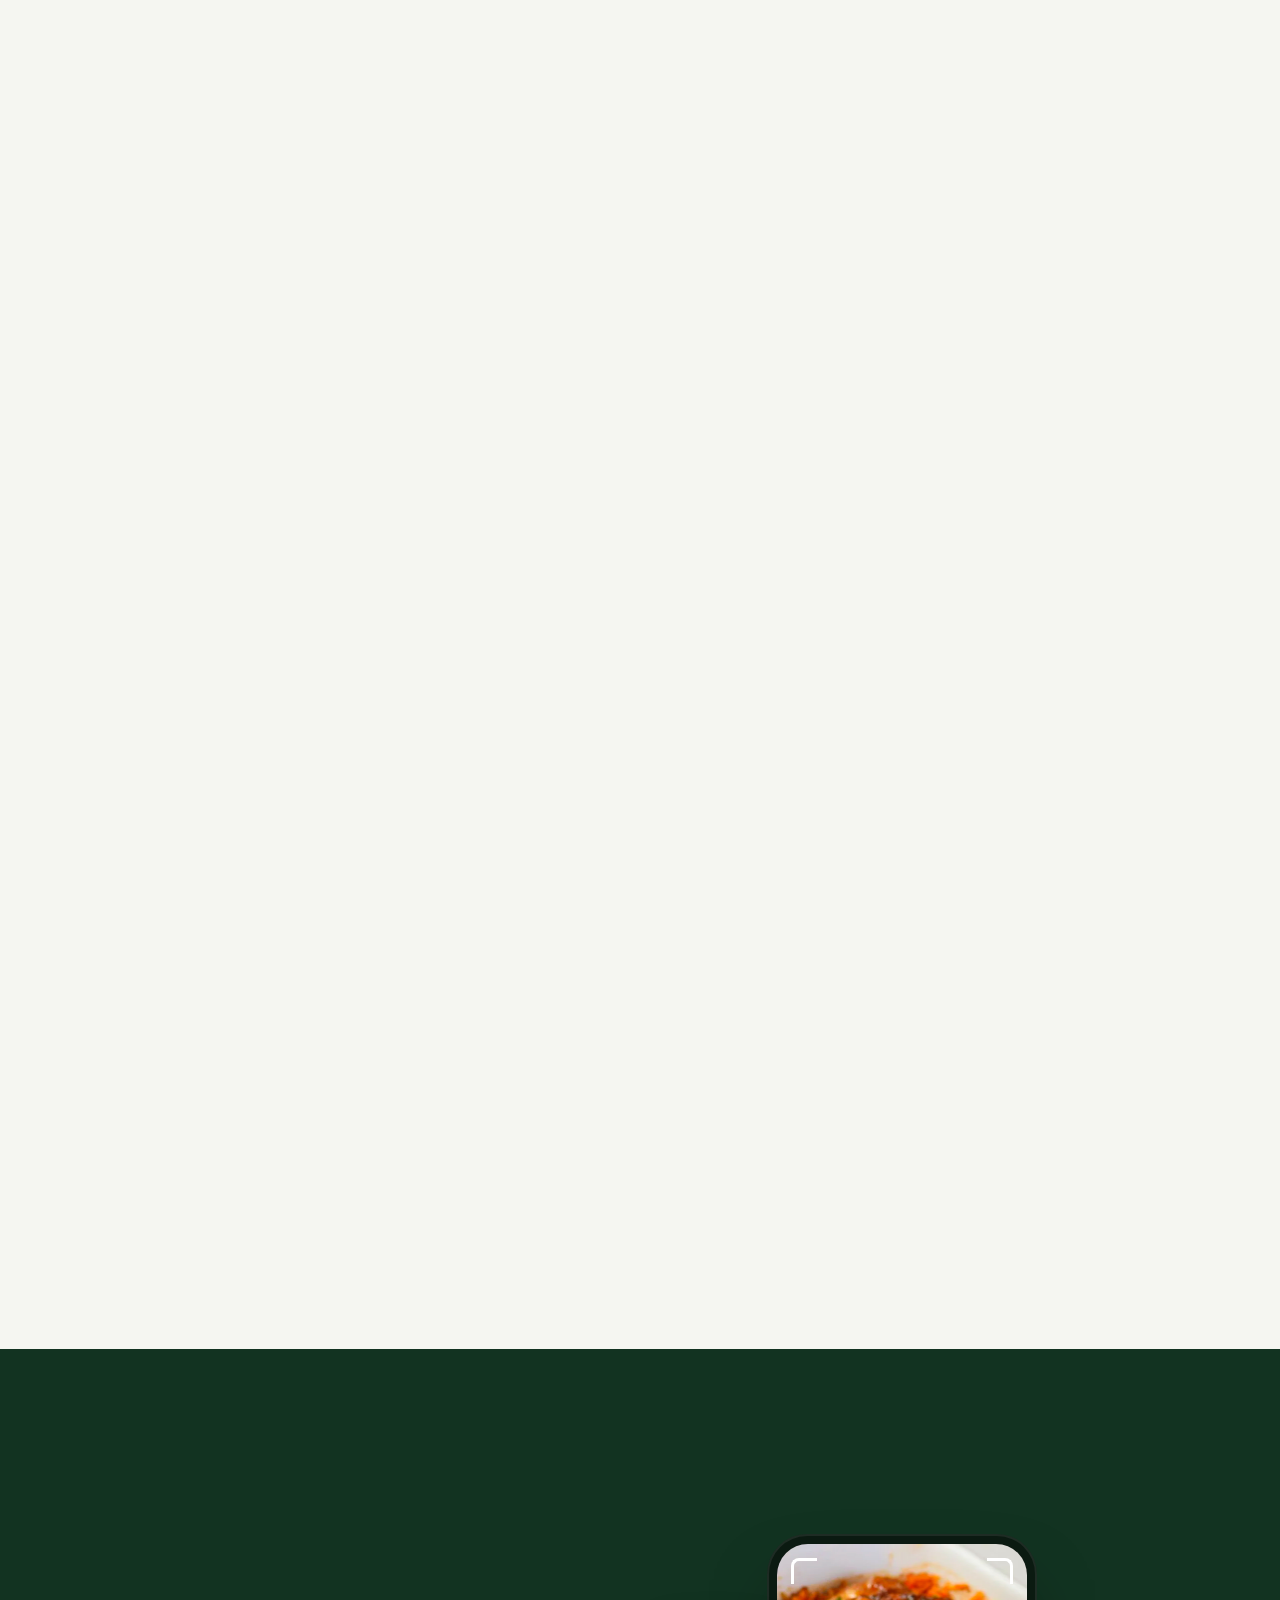
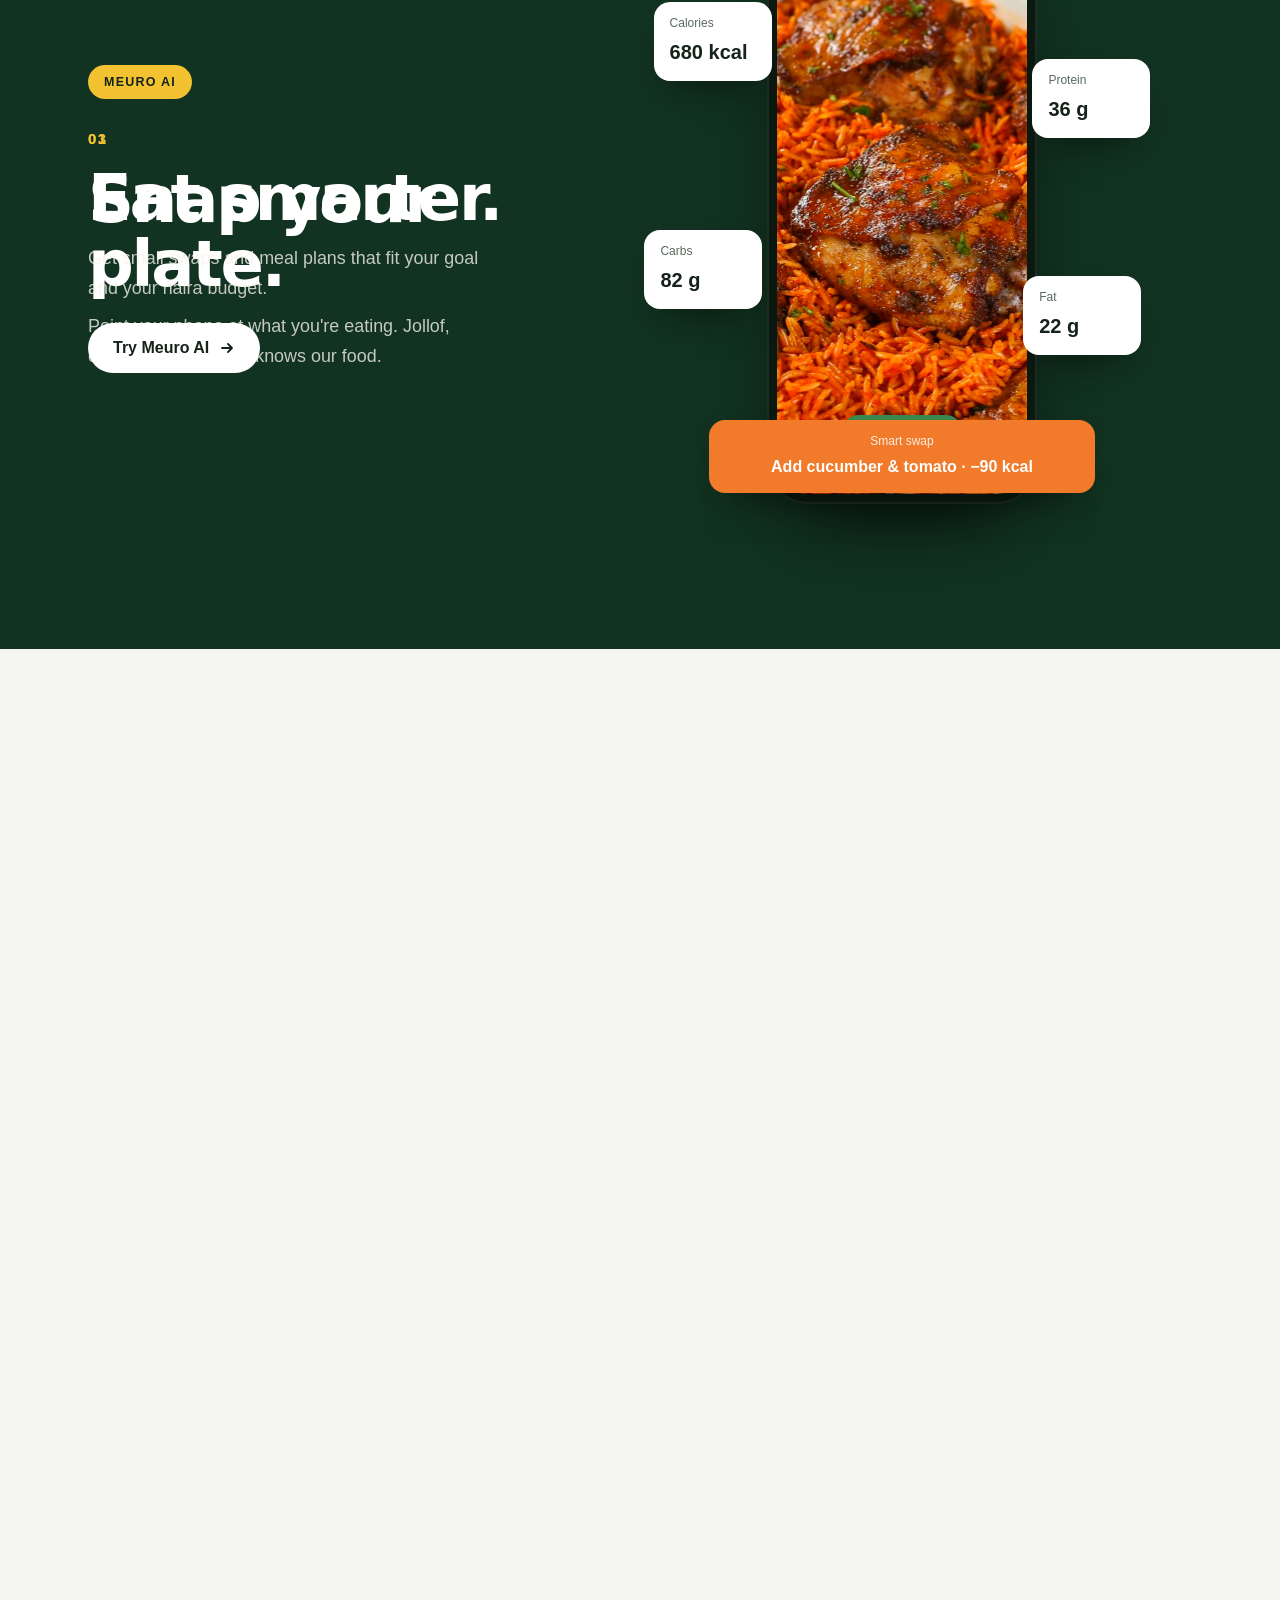
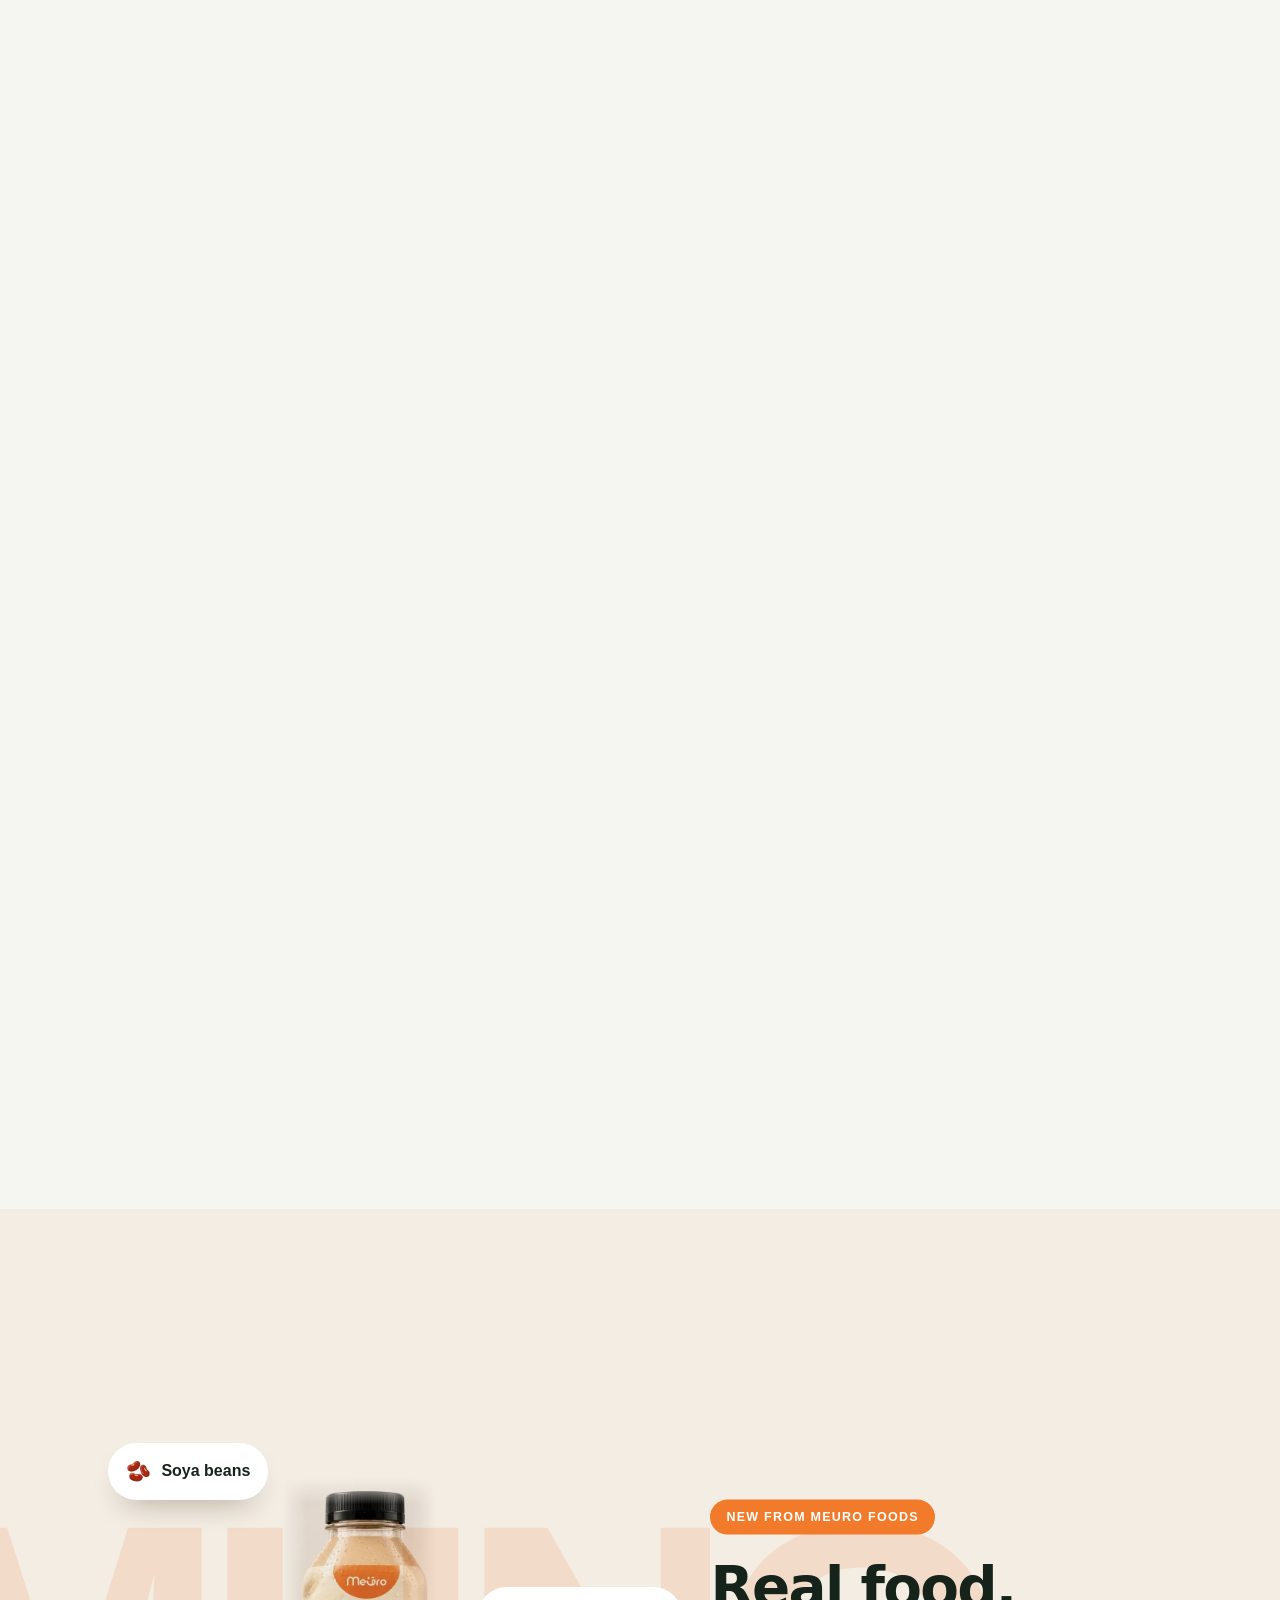
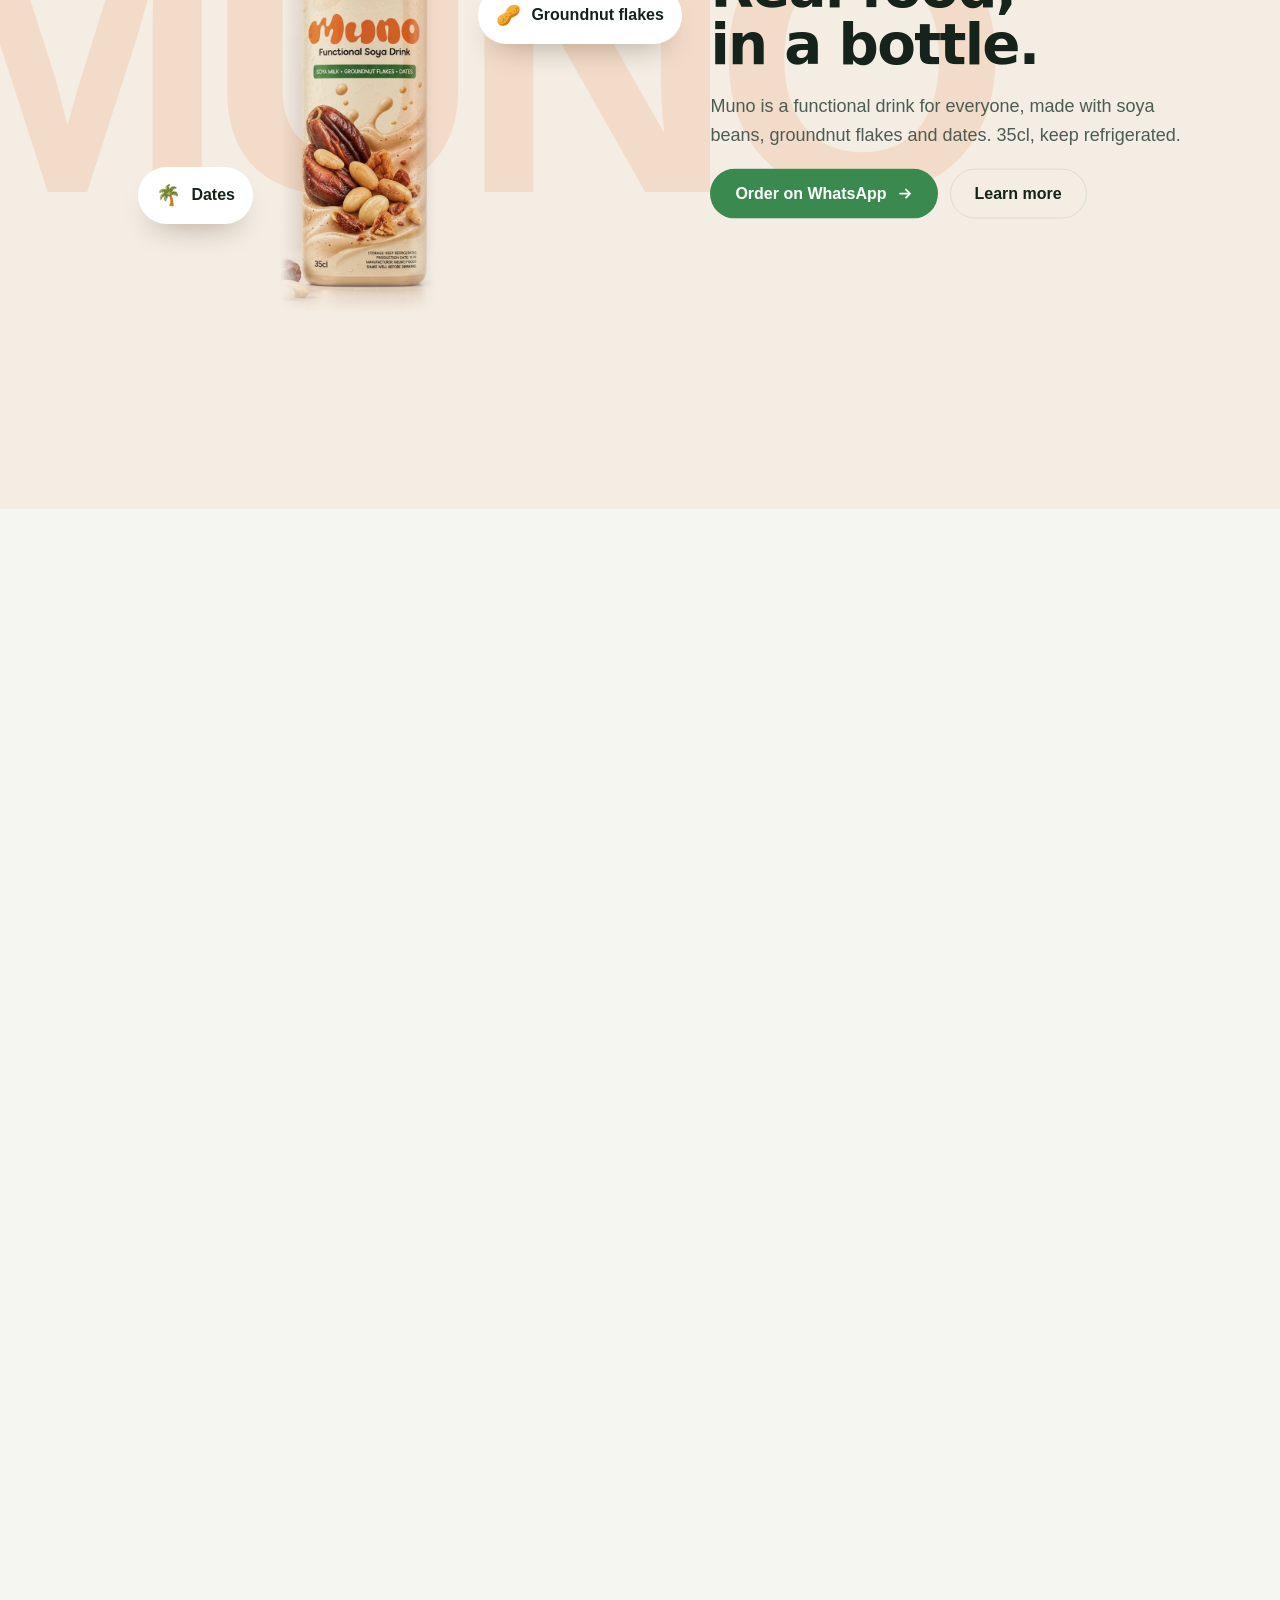
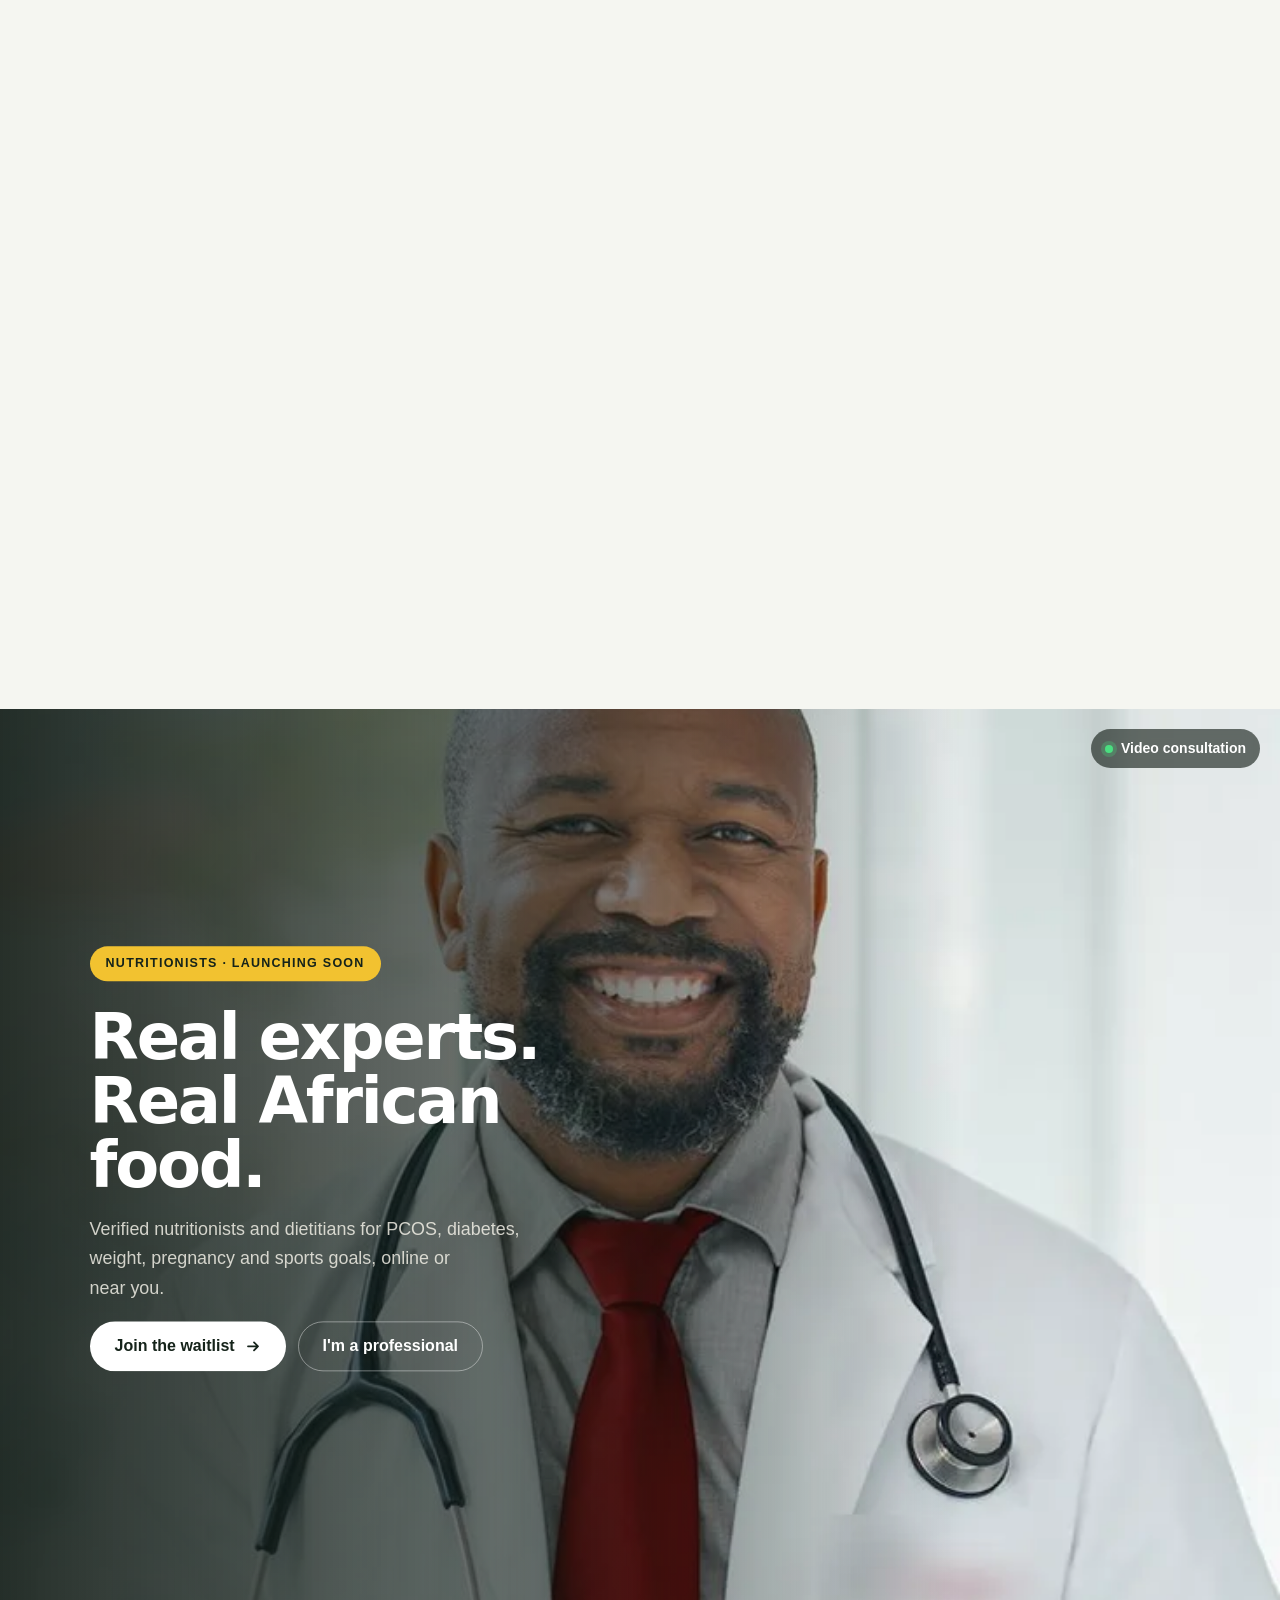
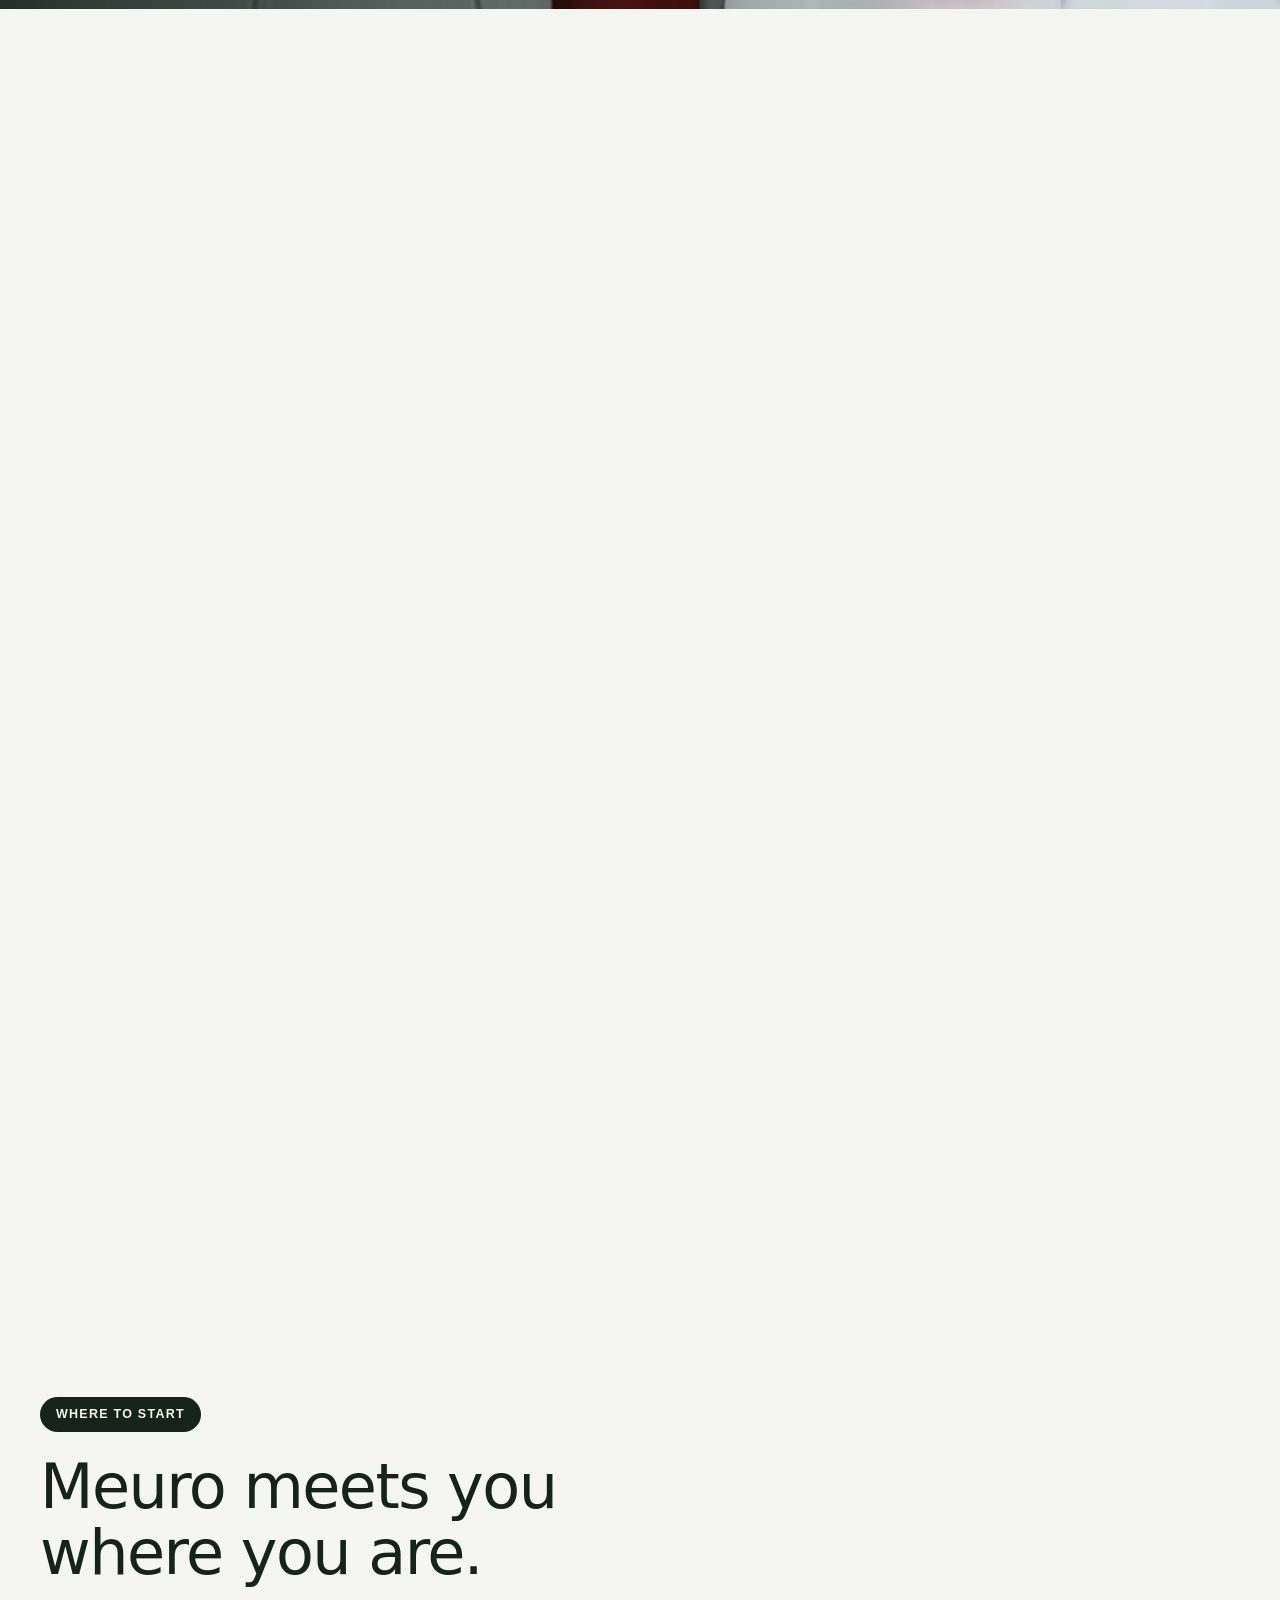
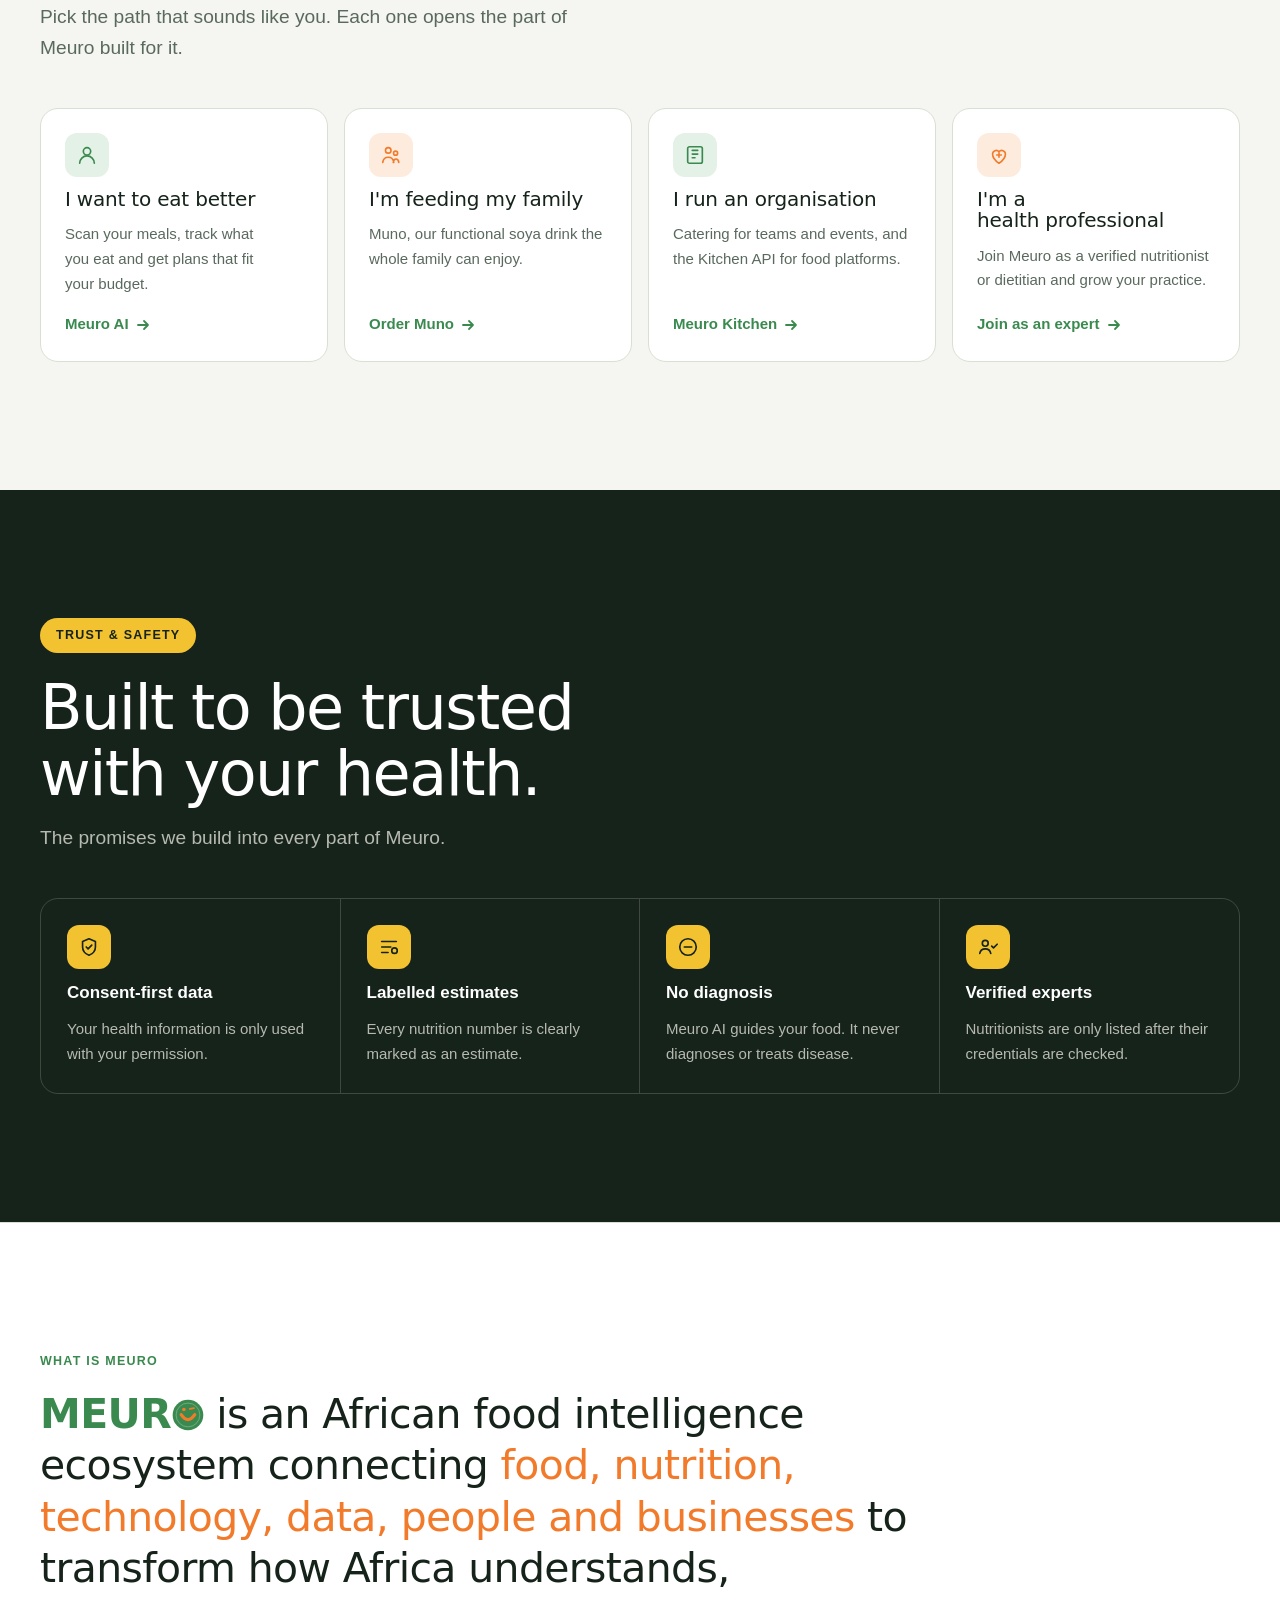
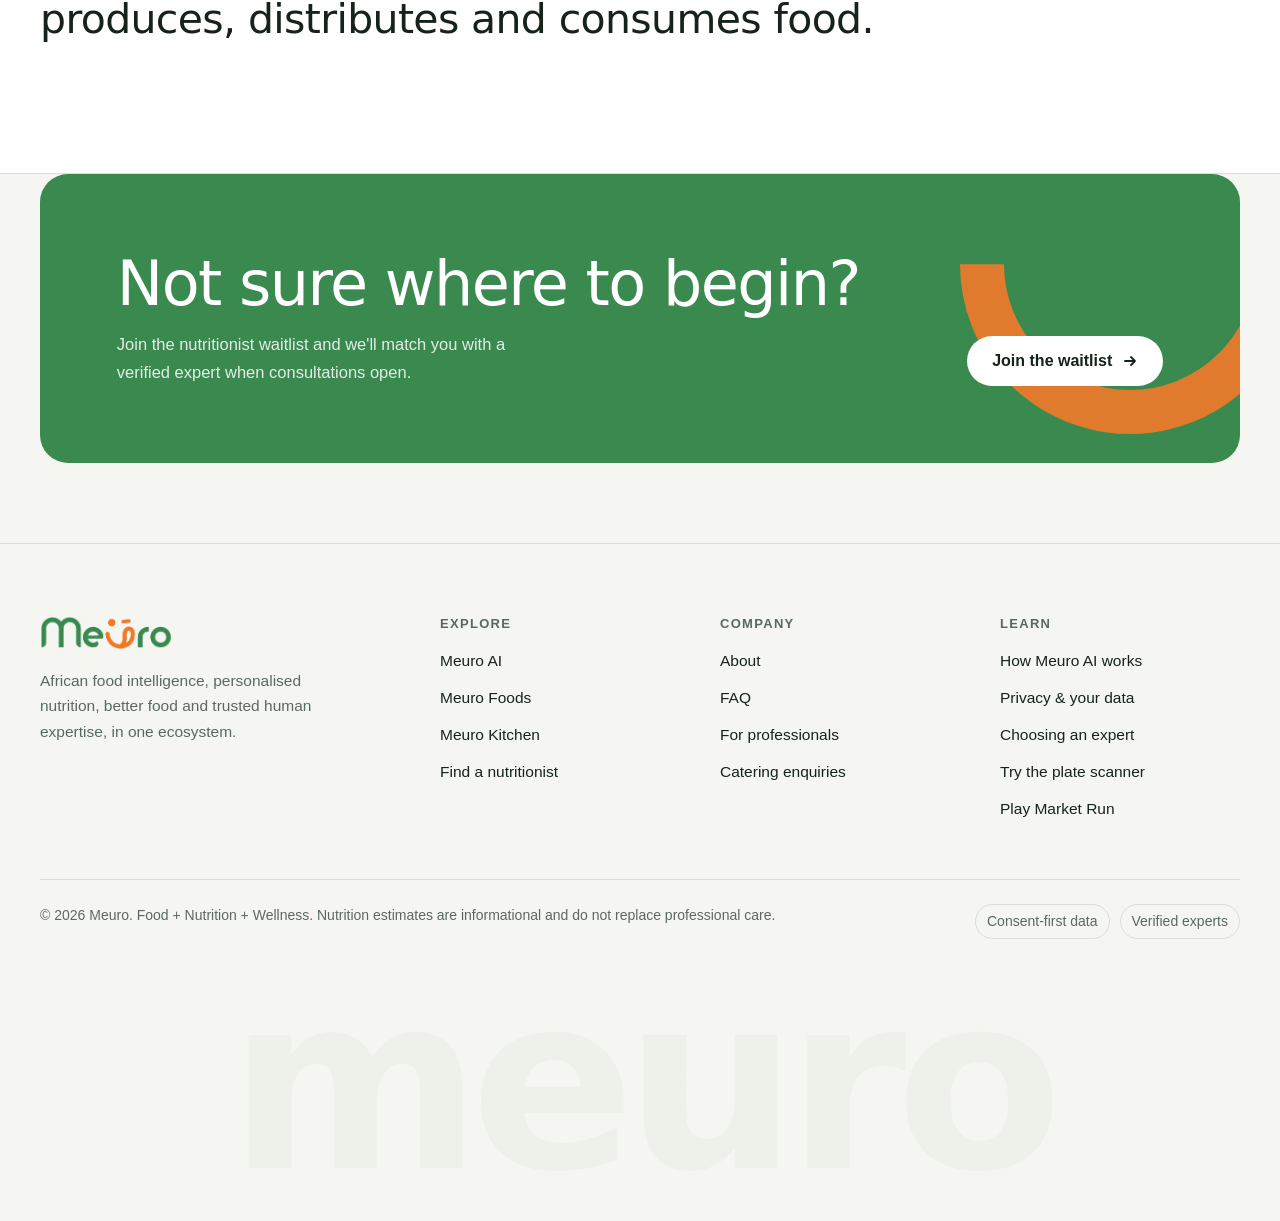
==== commit 0e4810c8: "Muno: a functional drink for everyone (not only children); soya beans, not soya milk Copy on the Mun" ====
--- a/index.html
+++ b/index.html
@@ -17,7 +17,7 @@
           <a class="dd-item" href="ai.html"><span class="dd-ic"><svg viewBox="0 0 24 24" fill="none" stroke="currentColor" stroke-width="1.8" stroke-linecap="round"><path d="M4 8V6a2 2 0 012-2h2M16 4h2a2 2 0 012 2v2M20 16v2a2 2 0 01-2 2h-2M8 20H6a2 2 0 01-2-2v-2"/><circle cx="12" cy="12" r="3.5"/></svg></span><div><b>Meuro AI <span class="tag">Beta</span></b><span>Scan African meals and plan around your budget</span></div></a>
           <div class="dd-label">Food</div>
           <a class="dd-item" href="foods.html"><span class="dd-ic o"><svg viewBox="0 0 24 24" fill="none" stroke="currentColor" stroke-width="1.8" stroke-linecap="round" stroke-linejoin="round"><path d="M12 21V9"/><path d="M12 9c-3 0-4-2-4-5 3 0 4 2 4 5zM12 9c3 0 4-2 4-5-3 0-4 2-4 5zM12 14c-3 0-4-2-4-5 3 0 4 2 4 5zM12 14c3 0 4-2 4-5-3 0-4 2-4 5z"/></svg></span><div><b>Meuro Foods</b><span>African-made foods, starting with Muno</span></div></a>
-          <a class="dd-item" href="muno.html"><img src="img/muno-card.webp" alt=""><div><b>Muno <span class="tag">New</span></b><span>Functional soya drink for children</span></div></a>
+          <a class="dd-item" href="muno.html"><img src="img/muno-card.webp" alt=""><div><b>Muno <span class="tag">New</span></b><span>Functional soya drink for everyone</span></div></a>
           <a class="dd-item" href="kitchen.html"><span class="dd-ic"><svg viewBox="0 0 24 24" fill="none" stroke="currentColor" stroke-width="1.8" stroke-linecap="round" stroke-linejoin="round"><path d="M6 13.87A4 4 0 017.41 6a5.11 5.11 0 019.18 0A4 4 0 0118 13.87V21H6z"/><path d="M6 17h12"/></svg></span><div><b>Meuro Kitchen</b><span>Nigerian catering for teams and events</span></div></a>
         </div>
       </div>
@@ -100,13 +100,13 @@
   <div class="stage">
     <div class="m-big" aria-hidden="true">MUNO</div>
     <div class="m-bottle"><img src="img/muno-one.webp" alt="A bottle of Muno functional soya drink"></div>
-    <span class="m-tag t1"><i>🫘</i>Soya milk</span>
+    <span class="m-tag t1"><i>🫘</i>Soya beans</span>
     <span class="m-tag t2"><i>🥜</i>Groundnut flakes</span>
     <span class="m-tag t3"><i>🌴</i>Dates</span>
     <div class="m-copy">
       <span class="pill-tag">New from Meuro Foods</span>
-      <h2>Goodness your child will actually drink.</h2>
-      <p>Muno is a functional soya drink for children who won't finish their food. 35cl, keep refrigerated.</p>
+      <h2>Real food, in a bottle.</h2>
+      <p>Muno is a functional drink for everyone, made with soya beans, groundnut flakes and dates. 35cl, keep refrigerated.</p>
       <div class="btn-row"><a class="btn btn-primary" href="muno.html#order">Order on WhatsApp <svg class="arr" width="16" height="16" viewBox="0 0 16 16" fill="none" aria-hidden="true"><path d="M3 8h10M9 4l4 4-4 4" stroke="currentColor" stroke-width="1.8" stroke-linecap="round" stroke-linejoin="round"/></svg></a><a class="btn btn-ghost" href="muno.html">Learn more</a></div>
     </div>
   </div>
@@ -133,7 +133,7 @@
   <div class="sec-head"><div><span class="pill-tag">Where to start</span><h2 class="h-lg">Meuro meets you where you are.</h2><p class="lede">Pick the path that sounds like you. Each one opens the part of Meuro built for it.</p></div></div>
   <div class="paths">
     <a href="ai.html"><span class="ic"><svg viewBox="0 0 24 24" fill="none" stroke="currentColor" stroke-width="1.8" stroke-linecap="round" stroke-linejoin="round"><circle cx="12" cy="8" r="4"/><path d="M4 21a8 8 0 0116 0"/></svg></span><h3>I want to eat better</h3><p>Scan your meals, track what you eat and get plans that fit your budget.</p><span class="go">Meuro AI <svg class="arr" width="16" height="16" viewBox="0 0 16 16" fill="none" aria-hidden="true"><path d="M3 8h10M9 4l4 4-4 4" stroke="currentColor" stroke-width="1.8" stroke-linecap="round" stroke-linejoin="round"/></svg></span></a>
-    <a href="muno.html"><span class="ic"><svg viewBox="0 0 24 24" fill="none" stroke="currentColor" stroke-width="1.8" stroke-linecap="round" stroke-linejoin="round"><circle cx="9" cy="7" r="3"/><circle cx="17" cy="10" r="2.2"/><path d="M3 20c.5-3.5 3-5.5 6-5.5s5.5 2 6 5.5M14.5 20c.3-2.3 1.4-3.6 3-3.6s2.7 1.3 3 3.6"/></svg></span><h3>I'm feeding my family</h3><p>Muno, our soya drink for children who won't finish their food.</p><span class="go">Order Muno <svg class="arr" width="16" height="16" viewBox="0 0 16 16" fill="none" aria-hidden="true"><path d="M3 8h10M9 4l4 4-4 4" stroke="currentColor" stroke-width="1.8" stroke-linecap="round" stroke-linejoin="round"/></svg></span></a>
+    <a href="muno.html"><span class="ic"><svg viewBox="0 0 24 24" fill="none" stroke="currentColor" stroke-width="1.8" stroke-linecap="round" stroke-linejoin="round"><circle cx="9" cy="7" r="3"/><circle cx="17" cy="10" r="2.2"/><path d="M3 20c.5-3.5 3-5.5 6-5.5s5.5 2 6 5.5M14.5 20c.3-2.3 1.4-3.6 3-3.6s2.7 1.3 3 3.6"/></svg></span><h3>I'm feeding my family</h3><p>Muno, our functional soya drink the whole family can enjoy.</p><span class="go">Order Muno <svg class="arr" width="16" height="16" viewBox="0 0 16 16" fill="none" aria-hidden="true"><path d="M3 8h10M9 4l4 4-4 4" stroke="currentColor" stroke-width="1.8" stroke-linecap="round" stroke-linejoin="round"/></svg></span></a>
     <a href="kitchen.html"><span class="ic"><svg viewBox="0 0 24 24" fill="none" stroke="currentColor" stroke-width="1.8" stroke-linecap="round" stroke-linejoin="round"><rect x="4" y="3" width="16" height="18" rx="2"/><path d="M9 7h6M9 11h6M9 15h3"/></svg></span><h3>I run an organisation</h3><p>Catering for teams and events, and the Kitchen API for food platforms.</p><span class="go">Meuro Kitchen <svg class="arr" width="16" height="16" viewBox="0 0 16 16" fill="none" aria-hidden="true"><path d="M3 8h10M9 4l4 4-4 4" stroke="currentColor" stroke-width="1.8" stroke-linecap="round" stroke-linejoin="round"/></svg></span></a>
     <a href="nutritionists.html#join"><span class="ic"><svg viewBox="0 0 24 24" fill="none" stroke="currentColor" stroke-width="1.8" stroke-linecap="round" stroke-linejoin="round"><path d="M12 21s-7-4.4-7-10a4 4 0 017-2.6A4 4 0 0119 11c0 5.6-7 10-7 10z"/><path d="M9.5 12h5M12 9.5v5"/></svg></span><h3>I'm a health professional</h3><p>Join Meuro as a verified nutritionist or dietitian and grow your practice.</p><span class="go">Join as an expert <svg class="arr" width="16" height="16" viewBox="0 0 16 16" fill="none" aria-hidden="true"><path d="M3 8h10M9 4l4 4-4 4" stroke="currentColor" stroke-width="1.8" stroke-linecap="round" stroke-linejoin="round"/></svg></span></a>
   </div>
--- a/styles.css
+++ b/styles.css
@@ -66,7 +66,7 @@
 .dd-ic{width:46px;height:46px;border-radius:12px;display:grid;place-items:center;flex:none;background:var(--green-soft);color:var(--green)}
 .dd-ic.o{background:var(--orange-soft);color:var(--orange)}
 .dd-ic svg{width:22px;height:22px}
-.dd-item b{display:block;font-weight:600;font-size:15.5px}
+.dd-item b{display:block;font-weight:500;font-size:15.5px}
 .dd-item span{font-size:13.5px;color:var(--muted);line-height:1.35}
 .tag{display:inline-block;font-size:11px;font-weight:600;letter-spacing:.04em;padding:2px 8px;border-radius:999px;background:var(--orange-soft);color:var(--orange);vertical-align:2px;margin-left:6px}
 .head-cta{display:flex;gap:8px;align-items:center}
@@ -87,7 +87,7 @@
 /* mobile drawer */
 .drawer{position:fixed;inset:0;z-index:80;background:var(--bg);padding:calc(env(safe-area-inset-top,0px) + 16px) max(20px,env(safe-area-inset-right,0px)) 32px max(20px,env(safe-area-inset-left,0px));overflow-y:auto;display:flex;flex-direction:column;gap:6px}
 .drawer .top{display:flex;justify-content:space-between;align-items:center;margin-bottom:18px}
-.drawer a.big{font-family:var(--f-display);font-size:30px;font-weight:600;text-decoration:none;padding:8px 0;border-bottom:1px solid var(--line);letter-spacing:-.02em}
+.drawer a.big{font-family:var(--f-display);font-size:21px;font-weight:400;text-decoration:none;padding:13px 0;border-bottom:1px solid var(--line);letter-spacing:-.02em}
 .drawer .btn{margin-top:20px;justify-content:center}
 
 @media (max-width:980px){.nav,.head-cta .btn{display:none}.menu-btn{display:grid;place-items:center}}
@@ -815,8 +815,8 @@
 /* 3. muno */
 .s-muno .stage{background:#F3EDE4;color:#15231A}
 .m-big{position:absolute;top:50%;left:50%;transform:translate(calc(-50% + (0.5 - var(--p)) * 30vw),-50%);font-size:clamp(120px,30vw,460px);font-weight:800;letter-spacing:-.06em;color:#F27B2B;opacity:.14;white-space:nowrap;line-height:1}
-.m-bottle{position:absolute;left:50%;top:54%;width:min(clamp(150px,17vw,250px),calc(72vh * 400 / 1130));transform:translate(calc(-50% - min(1, max(0, var(--p) - .45) * 2.4) * 22vw),calc(-50% + (1 - min(1, var(--p) * 2.2)) * 70vh)) rotate(calc(-14deg + min(1, var(--p) * 2.2) * 14deg)) scale(calc(.8 + min(1, var(--p) * 2.2) * .2))}
-.m-bottle img{width:100%;height:auto;mix-blend-mode:multiply;filter:drop-shadow(0 30px 40px rgba(60,30,10,.25))}
+.m-bottle{position:absolute;left:50%;top:54%;width:min(clamp(120px,12vw,180px),calc(52vh * 400 / 1130));transform:translate(calc(-50% - min(1, max(0, var(--p) - .45) * 2.4) * 22vw),calc(-50% + (1 - min(1, var(--p) * 2.2)) * 70vh)) rotate(calc(-14deg + min(1, var(--p) * 2.2) * 14deg)) scale(calc(.8 + min(1, var(--p) * 2.2) * .2))}
+.m-bottle{mix-blend-mode:multiply}.m-bottle img{width:100%;height:auto;display:block;-webkit-mask-image:linear-gradient(90deg,transparent 0,#000 16%,#000 84%,transparent 100%),linear-gradient(180deg,transparent 0,#000 6%,#000 90%,transparent 100%);-webkit-mask-composite:source-in;mask-image:linear-gradient(90deg,transparent 0,#000 16%,#000 84%,transparent 100%),linear-gradient(180deg,transparent 0,#000 6%,#000 90%,transparent 100%);mask-composite:intersect}
 .m-tag{position:absolute;display:inline-flex;align-items:center;gap:10px;padding:12px 18px;border-radius:999px;background:#fff;font-weight:600;font-size:16px;box-shadow:0 16px 30px -16px rgba(60,30,10,.4)}
 .m-tag i{font-style:normal;font-size:20px}
 .m-tag.t1{left:calc(50% - min(1, max(0, var(--p) - .45) * 2.4) * 22vw - 250px);top:26%;opacity:calc((var(--p) - .3) * 8)}
@@ -848,7 +848,7 @@
   .phone{width:52%}
   .chip{padding:9px 12px;min-width:96px}.chip b{font-size:16px}
   .chip.k1{left:0}.chip.k2{right:0}.chip.k3{left:0}.chip.k4{right:0}
-  .m-bottle{top:50%;width:min(120px,calc(38vh * 400 / 1130));transform:translate(-50%,calc(-50% - min(1, max(0, var(--p) - .45) * 2.4) * 18vh + (1 - min(1, var(--p) * 2.2)) * 70vh)) rotate(calc(-14deg + min(1, var(--p) * 2.2) * 14deg))}
+  .m-bottle{top:50%;width:min(96px,calc(30vh * 400 / 1130));transform:translate(-50%,calc(-50% - min(1, max(0, var(--p) - .45) * 2.4) * 18vh + (1 - min(1, var(--p) * 2.2)) * 70vh)) rotate(calc(-14deg + min(1, var(--p) * 2.2) * 14deg))}
   .m-tag{font-size:14px;padding:9px 14px}
   .m-tag.t1{left:5%;top:16%}.m-tag.t2{left:auto;right:5%;top:24%}.m-tag.t3{left:5%;top:34%}
   .chip.swap{bottom:-6%}
